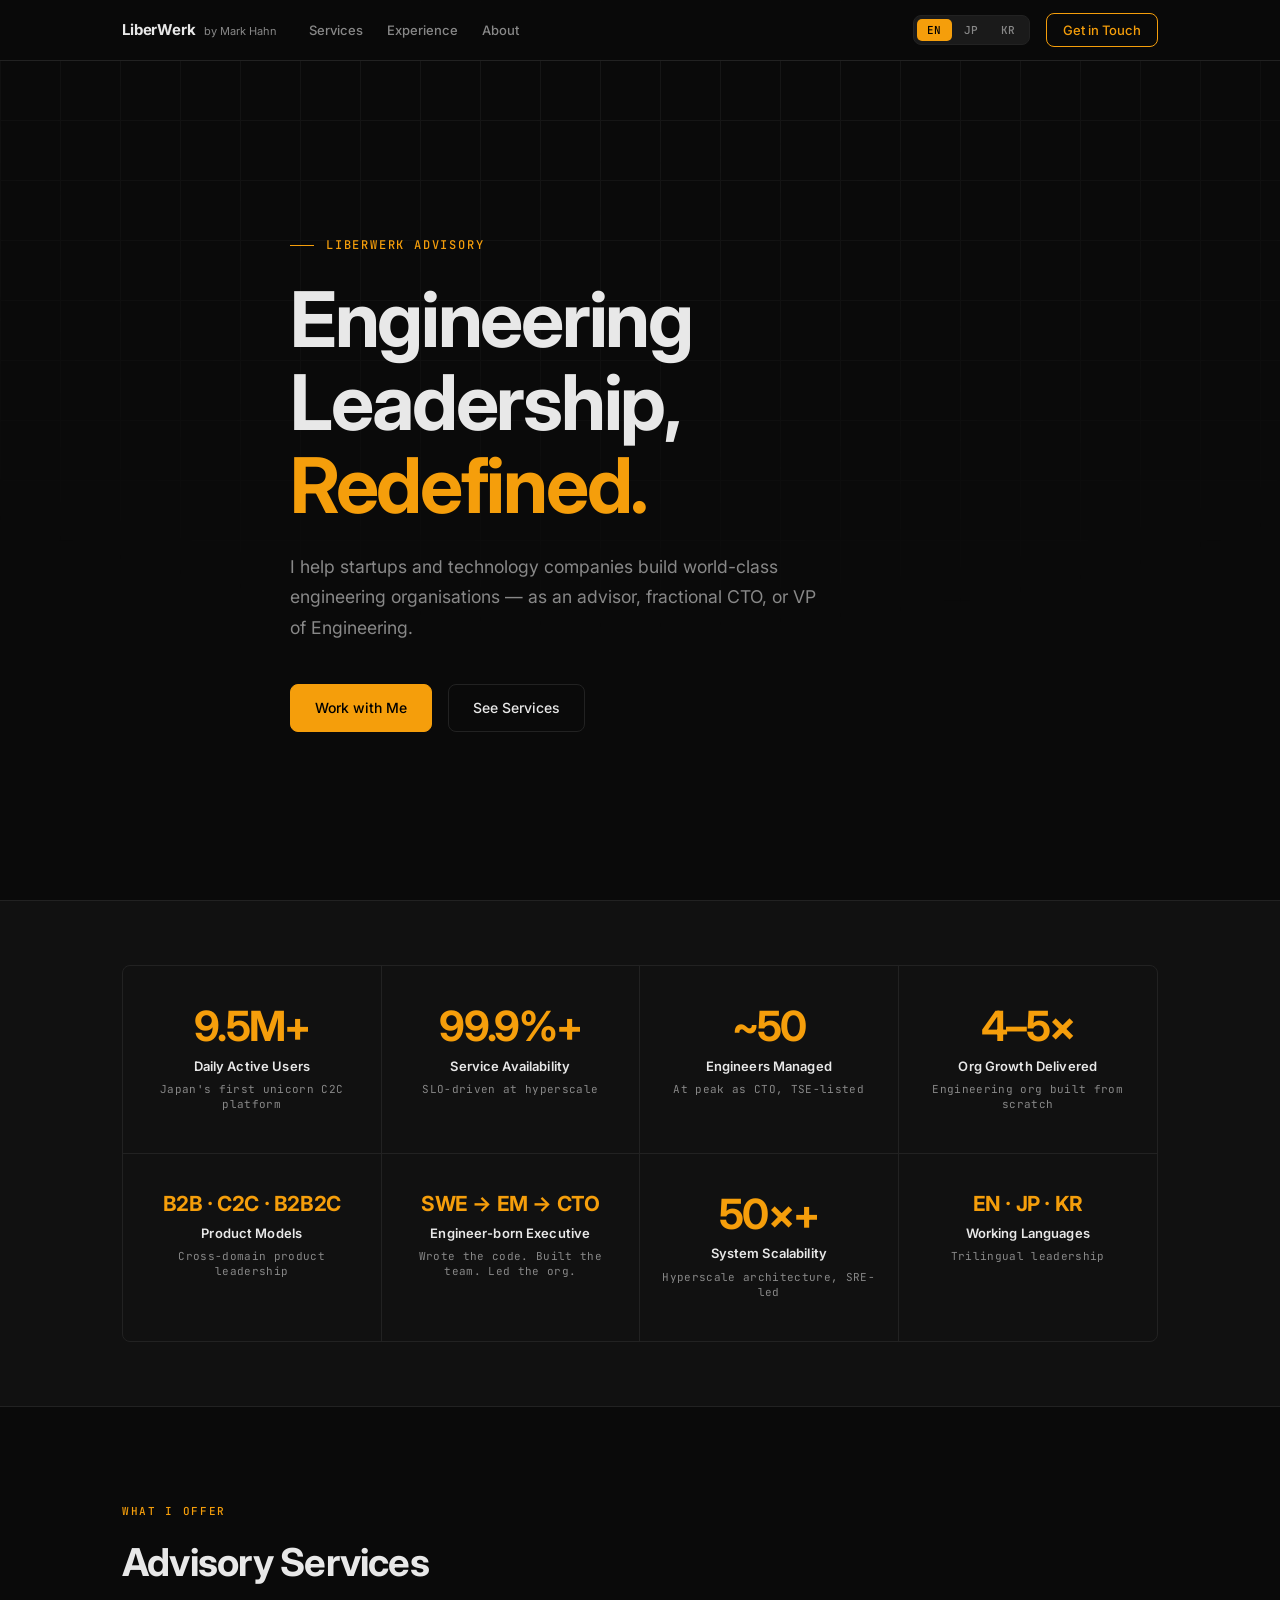
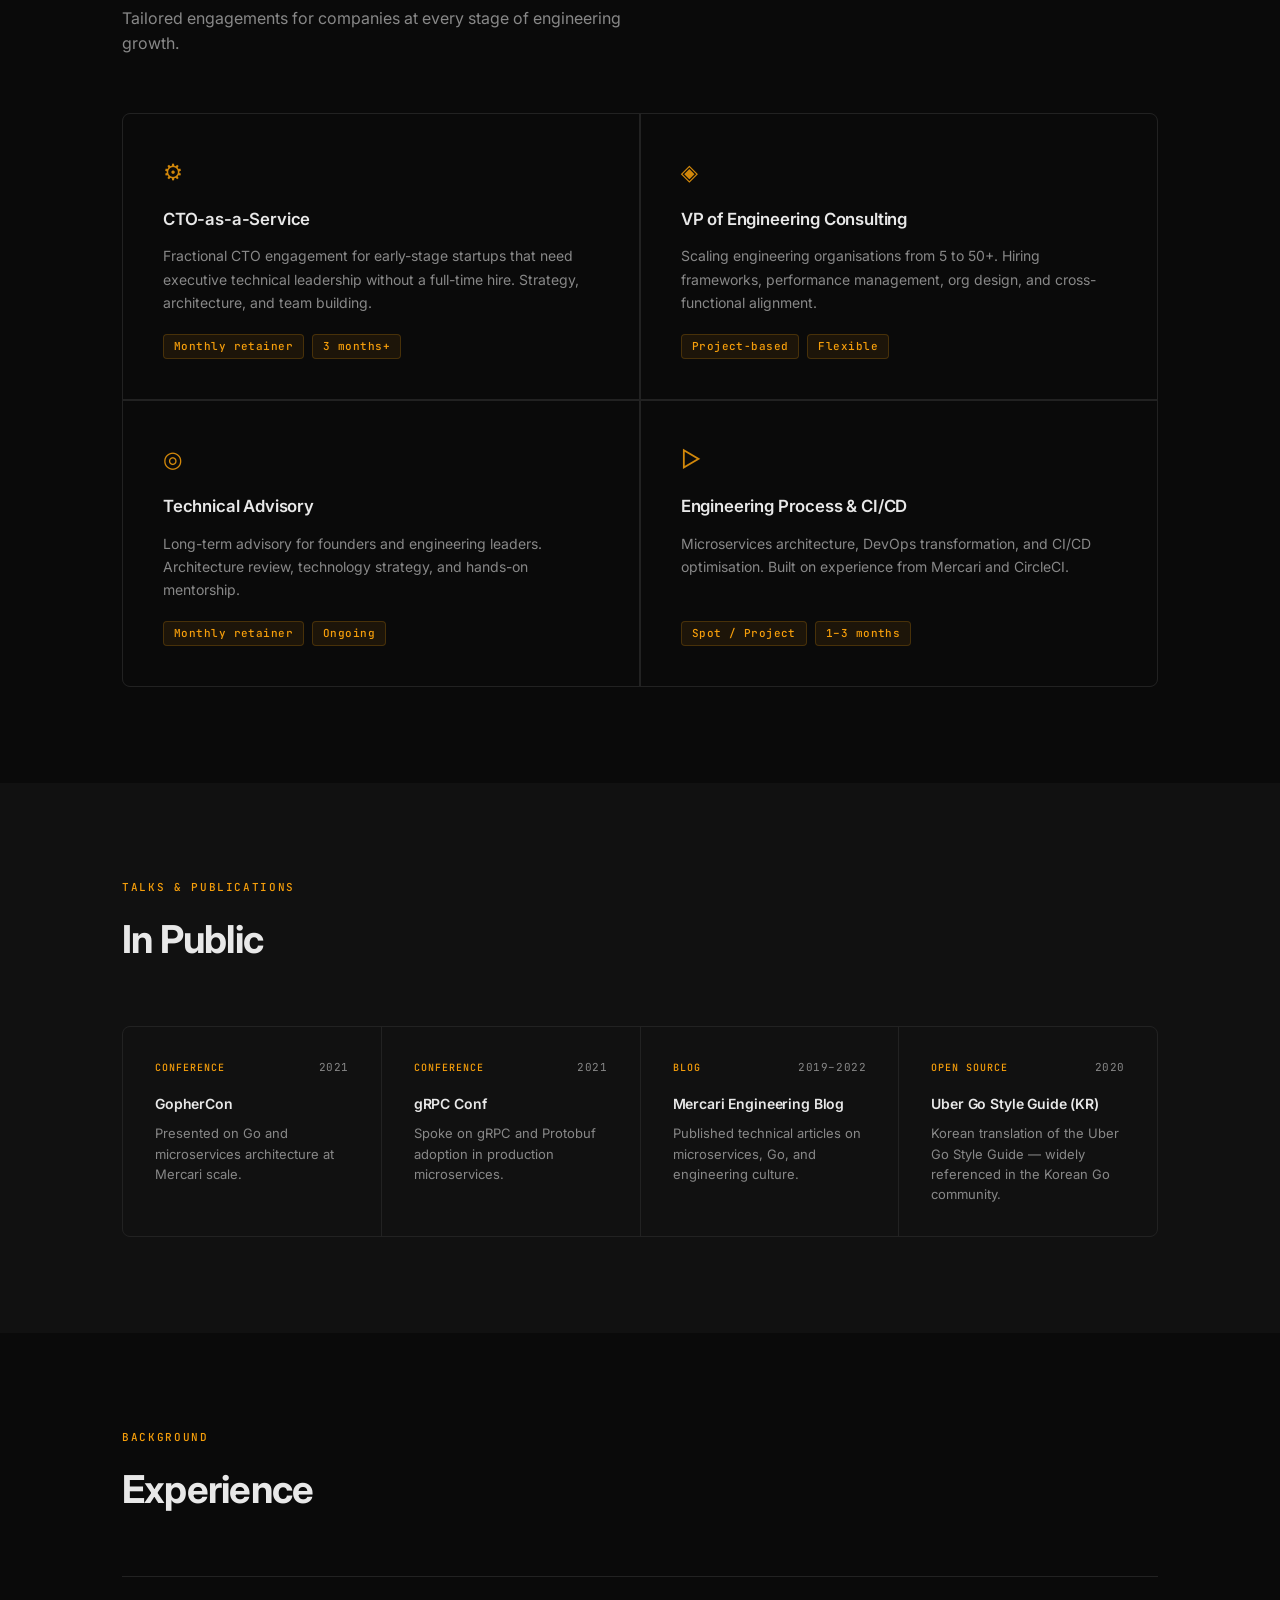
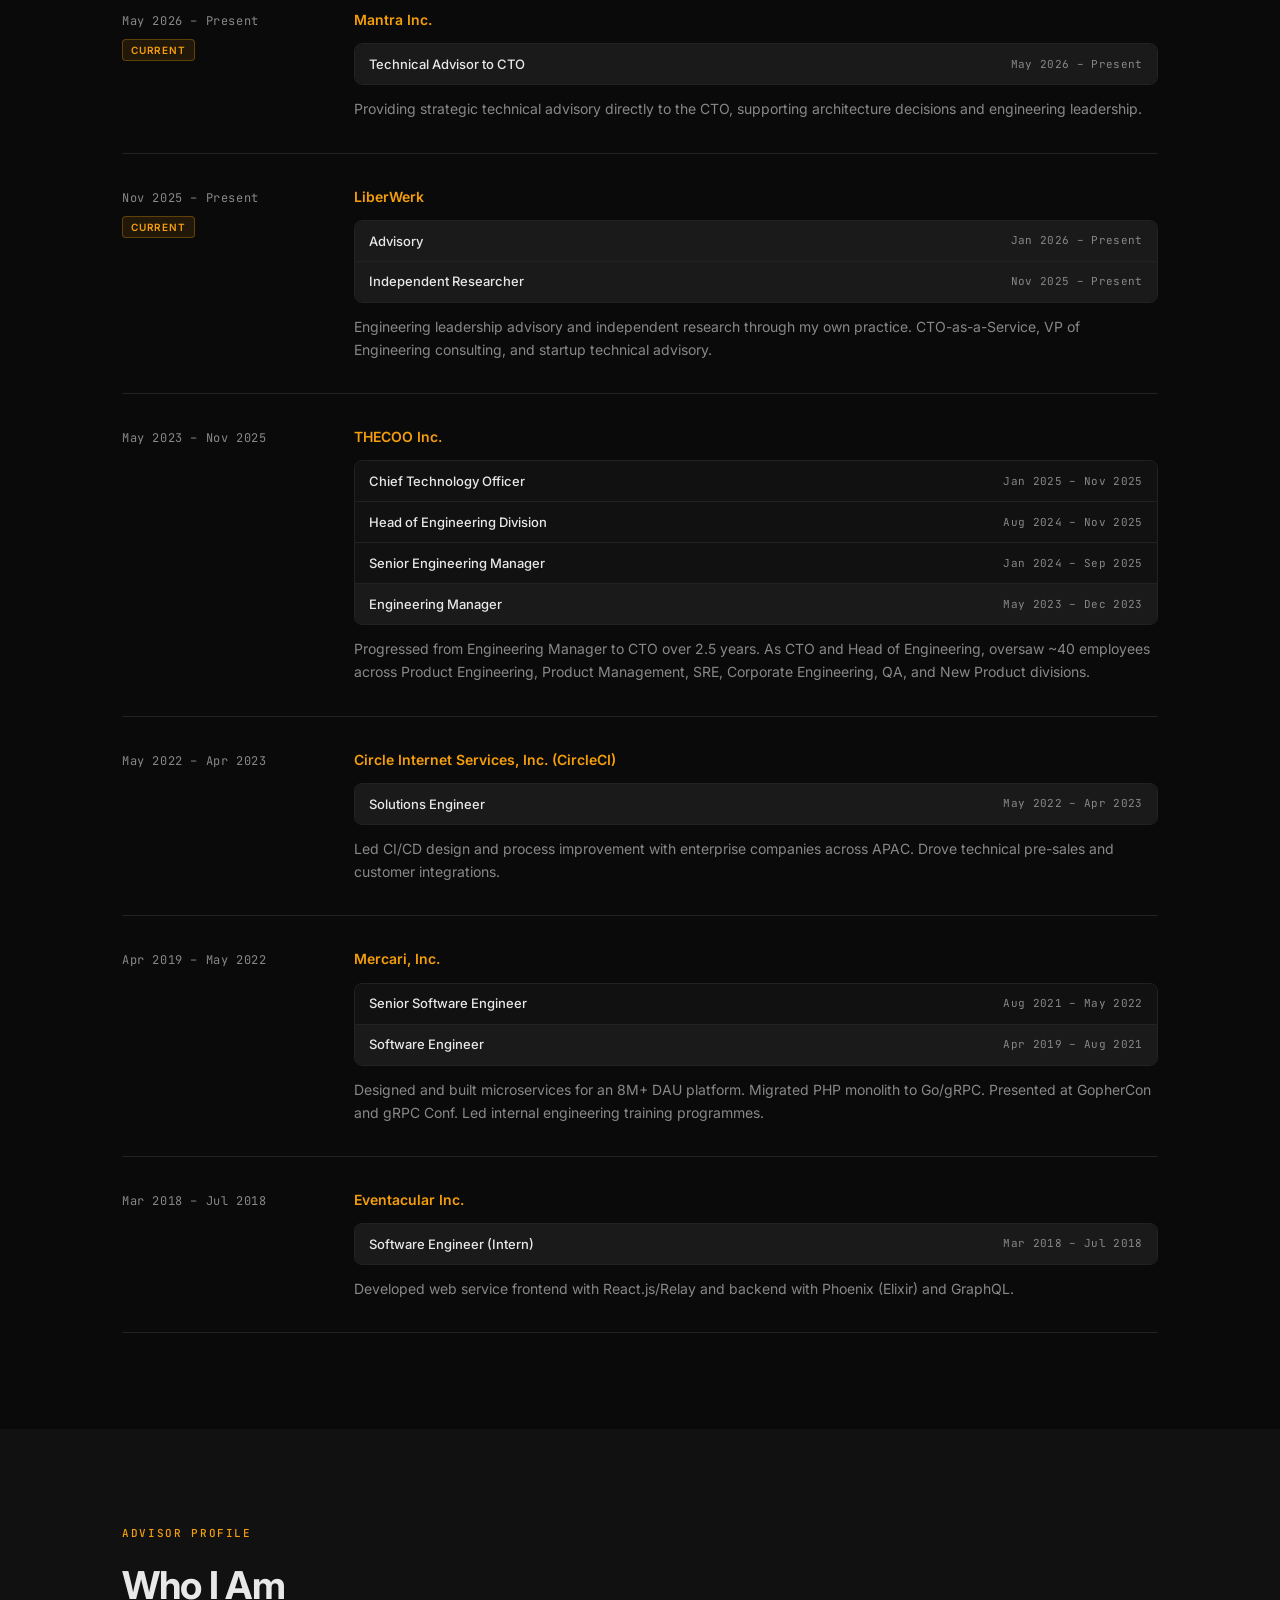
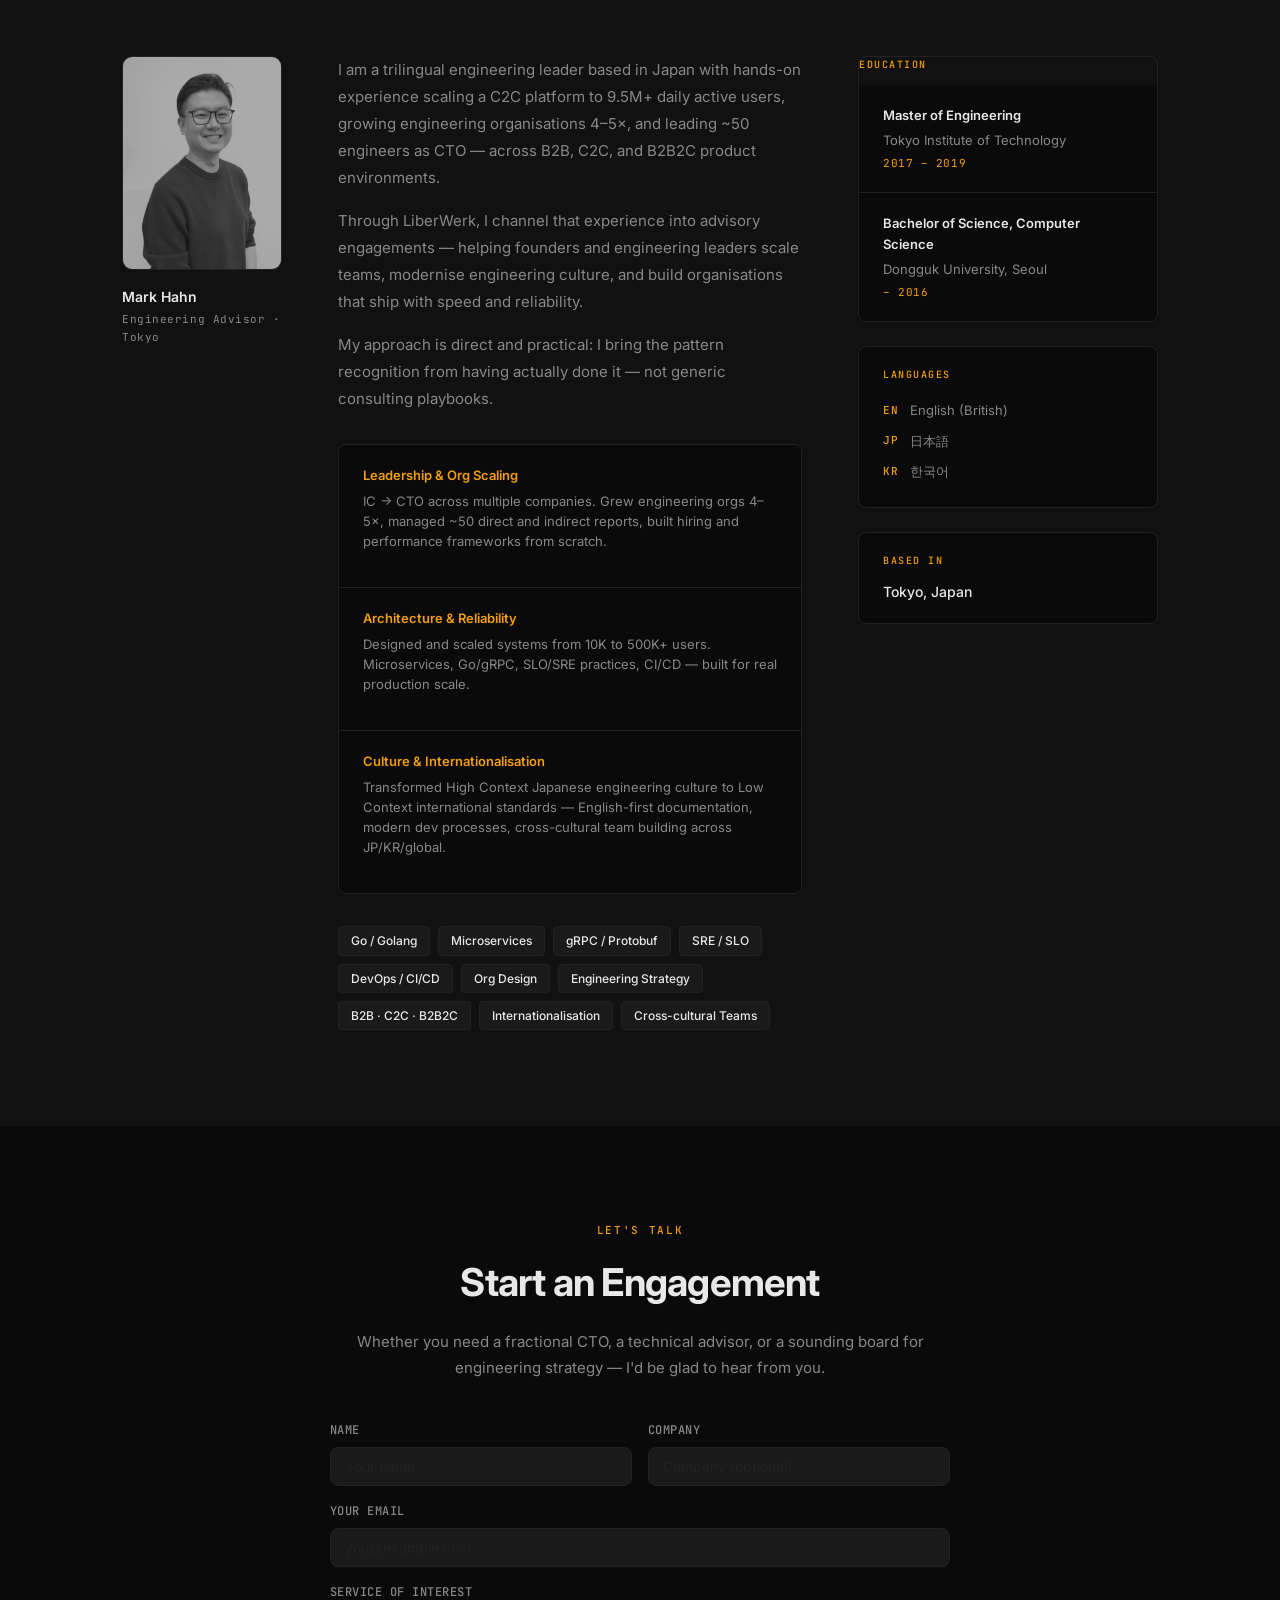
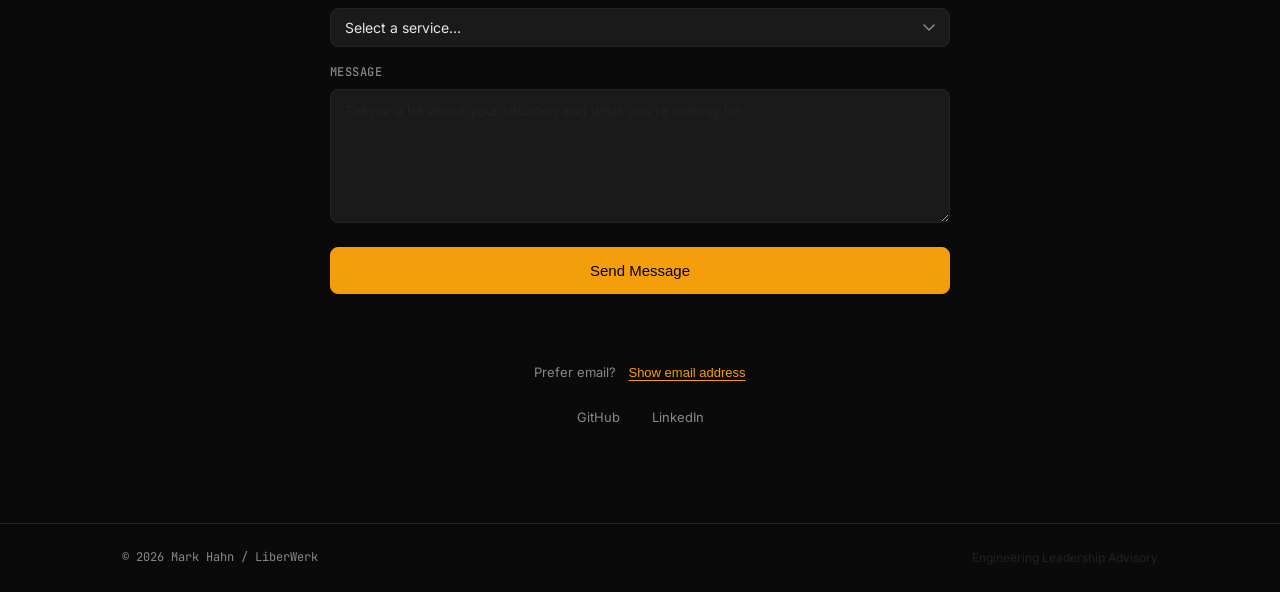
==== index.html @ ee58244f "Refactor contact forms to use mailto — no third-party dependency - Remove Formspree dependency from " ====
<!DOCTYPE html>
<html lang="en">
<head>
  <meta charset="UTF-8" />
  <meta name="viewport" content="width=device-width, initial-scale=1.0" />
  <title>Mark Hahn — LiberWerk</title>
  <meta name="description" content="Engineering leadership advisory. CTO-as-a-Service, VP of Engineering consulting, and startup technical advisory by Mark Hahn." />
  <link rel="preconnect" href="https://fonts.googleapis.com" />
  <link rel="preconnect" href="https://fonts.gstatic.com" crossorigin />
  <link href="https://fonts.googleapis.com/css2?family=Inter:wght@300;400;500;600;700&family=JetBrains+Mono:wght@400;500&display=swap" rel="stylesheet" />
  <link rel="stylesheet" href="main.css" />
</head>
<body>

  <!-- NAV -->
  <nav class="nav">
    <div class="nav-inner">
      <a href="#" class="nav-logo">LiberWerk<span class="nav-logo-sub">by Mark Hahn</span></a>
      <div class="nav-links">
        <a href="#services" data-i18n="nav.services">Services</a>
        <a href="#experience" data-i18n="nav.experience">Experience</a>
        <a href="#about" data-i18n="nav.about">About</a>
      </div>
      <div class="nav-right">
        <div class="lang-switcher">
          <button class="lang-btn active" data-lang="en">EN</button>
          <button class="lang-btn" data-lang="ja">JP</button>
          <button class="lang-btn" data-lang="ko">KR</button>
        </div>
        <a href="/contact.html" class="nav-cta" data-i18n="nav.cta">Get in Touch</a>
      </div>
    </div>
  </nav>

  <!-- HERO -->
  <section class="hero">
    <div class="hero-grid-bg" aria-hidden="true"></div>
    <div class="container hero-container">
      <div class="hero-content">
        <div class="hero-label mono" data-i18n="hero.label">LiberWerk Advisory</div>
        <h1 class="hero-title">
          <span data-i18n="hero.line1">Engineering Leadership,</span><br />
          <span class="accent" data-i18n="hero.line2">Redefined.</span>
        </h1>
        <p class="hero-sub" data-i18n="hero.sub">
          I help startups and technology companies build world-class engineering organisations —
          as an advisor, fractional CTO, or VP of Engineering.
        </p>
        <div class="hero-actions">
          <a href="/contact.html" class="btn btn-primary" data-i18n="hero.cta1">Work with Me</a>
          <a href="#services" class="btn btn-ghost" data-i18n="hero.cta2">See Services</a>
        </div>
      </div>
    </div>
  </section>

  <!-- STATS -->
  <section class="stats">
    <div class="container">
      <div class="stats-grid">

        <div class="stat-item fade-in">
          <div class="stat-number accent">
            <span class="count-up" data-target="9.5" data-suffix="M+">9.5M+</span>
          </div>
          <div class="stat-label" data-i18n="stats.dau">Daily Active Users</div>
          <div class="stat-context" data-i18n="stats.dau.ctx">Japan's first unicorn C2C platform</div>
        </div>

        <div class="stat-item fade-in">
          <div class="stat-number accent">
            <span class="count-up" data-target="99.9" data-suffix="%+">99.9%+</span>
          </div>
          <div class="stat-label" data-i18n="stats.slo">Service Availability</div>
          <div class="stat-context" data-i18n="stats.slo.ctx">SLO-driven at hyperscale</div>
        </div>

        <div class="stat-item fade-in">
          <div class="stat-number accent">
            ~<span class="count-up" data-target="50" data-suffix="">50</span>
          </div>
          <div class="stat-label" data-i18n="stats.engineers">Engineers Managed</div>
          <div class="stat-context" data-i18n="stats.engineers.ctx">At peak as CTO, TSE-listed</div>
        </div>

        <div class="stat-item fade-in">
          <div class="stat-number accent">
            <span class="count-up" data-target="4" data-suffix="–5×">4–5×</span>
          </div>
          <div class="stat-label" data-i18n="stats.growth">Org Growth Delivered</div>
          <div class="stat-context" data-i18n="stats.growth.ctx">Engineering org built from scratch</div>
        </div>

        <div class="stat-item fade-in">
          <div class="stat-number accent stat-small" data-i18n="stats.products.num">B2B · C2C · B2B2C</div>
          <div class="stat-label" data-i18n="stats.products">Product Models</div>
          <div class="stat-context" data-i18n="stats.products.ctx">Cross-domain product leadership</div>
        </div>

        <div class="stat-item fade-in">
          <div class="stat-number accent stat-small" data-i18n="stats.career.num">SWE → EM → CTO</div>
          <div class="stat-label" data-i18n="stats.career">Engineer-born Executive</div>
          <div class="stat-context" data-i18n="stats.career.ctx">Wrote the code. Built the team. Led the org.</div>
        </div>

        <div class="stat-item fade-in">
          <div class="stat-number accent">
            <span class="count-up" data-target="50" data-suffix="×+">50×+</span>
          </div>
          <div class="stat-label" data-i18n="stats.scale">System Scalability</div>
          <div class="stat-context" data-i18n="stats.scale.ctx">Hyperscale architecture, SRE-led</div>
        </div>

        <div class="stat-item fade-in">
          <div class="stat-number accent stat-small" data-i18n="stats.langs.num">EN · JP · KR</div>
          <div class="stat-label" data-i18n="stats.langs">Working Languages</div>
          <div class="stat-context" data-i18n="stats.langs.ctx">Trilingual leadership</div>
        </div>

      </div>
    </div>
  </section>

  <!-- SERVICES -->
  <section class="services" id="services">
    <div class="container">
      <div class="section-header fade-in">
        <div class="section-tag mono" data-i18n="services.tag">What I Offer</div>
        <h2 data-i18n="services.title">Advisory Services</h2>
        <p class="section-sub" data-i18n="services.sub">
          Tailored engagements for companies at every stage of engineering growth.
        </p>
      </div>
      <div class="services-grid">
        <div class="service-card fade-in">
          <div class="service-icon">⚙</div>
          <h3 data-i18n="svc.cto.title">CTO-as-a-Service</h3>
          <p data-i18n="svc.cto.desc">
            Fractional CTO engagement for early-stage startups that need executive technical leadership
            without a full-time hire. Strategy, architecture, and team building.
          </p>
          <div class="service-meta">
            <span class="service-tag" data-i18n="svc.cto.format">Monthly retainer</span>
            <span class="service-tag" data-i18n="svc.cto.duration">3 months+</span>
          </div>
        </div>
        <div class="service-card fade-in">
          <div class="service-icon">◈</div>
          <h3 data-i18n="svc.vpe.title">VP of Engineering Consulting</h3>
          <p data-i18n="svc.vpe.desc">
            Scaling engineering organisations from 5 to 50+. Hiring frameworks, performance management,
            org design, and cross-functional alignment.
          </p>
          <div class="service-meta">
            <span class="service-tag" data-i18n="svc.vpe.format">Project-based</span>
            <span class="service-tag" data-i18n="svc.vpe.duration">Flexible</span>
          </div>
        </div>
        <div class="service-card fade-in">
          <div class="service-icon">◎</div>
          <h3 data-i18n="svc.advisory.title">Technical Advisory</h3>
          <p data-i18n="svc.advisory.desc">
            Long-term advisory for founders and engineering leaders. Architecture review,
            technology strategy, and hands-on mentorship.
          </p>
          <div class="service-meta">
            <span class="service-tag" data-i18n="svc.advisory.format">Monthly retainer</span>
            <span class="service-tag" data-i18n="svc.advisory.duration">Ongoing</span>
          </div>
        </div>
        <div class="service-card fade-in">
          <div class="service-icon">▷</div>
          <h3 data-i18n="svc.devops.title">Engineering Process &amp; CI/CD</h3>
          <p data-i18n="svc.devops.desc">
            Microservices architecture, DevOps transformation, and CI/CD optimisation.
            Built on experience from Mercari and CircleCI.
          </p>
          <div class="service-meta">
            <span class="service-tag" data-i18n="svc.devops.format">Spot / Project</span>
            <span class="service-tag" data-i18n="svc.devops.duration">1–3 months</span>
          </div>
        </div>
      </div>
    </div>
  </section>

  <!-- SOCIAL PROOF -->
  <section class="proof" id="proof">
    <div class="container">
      <div class="section-header fade-in">
        <div class="section-tag mono" data-i18n="proof.tag">Talks &amp; Publications</div>
        <h2 data-i18n="proof.title">In Public</h2>
      </div>
      <div class="proof-grid">
        <a class="proof-card fade-in" href="https://github.com/TangoEnSkai" target="_blank" rel="noopener">
          <div class="proof-card-top">
            <span class="proof-type mono" data-i18n="proof.type.conf">Conference</span>
            <span class="proof-year mono">2021</span>
          </div>
          <h4>GopherCon</h4>
          <p data-i18n="proof.gophercon">Presented on Go and microservices architecture at Mercari scale.</p>
        </a>
        <a class="proof-card fade-in" href="https://github.com/TangoEnSkai" target="_blank" rel="noopener">
          <div class="proof-card-top">
            <span class="proof-type mono" data-i18n="proof.type.conf">Conference</span>
            <span class="proof-year mono">2021</span>
          </div>
          <h4>gRPC Conf</h4>
          <p data-i18n="proof.grpcconf">Spoke on gRPC and Protobuf adoption in production microservices.</p>
        </a>
        <a class="proof-card fade-in" href="https://engineering.mercari.com" target="_blank" rel="noopener">
          <div class="proof-card-top">
            <span class="proof-type mono" data-i18n="proof.type.blog">Blog</span>
            <span class="proof-year mono">2019–2022</span>
          </div>
          <h4>Mercari Engineering Blog</h4>
          <p data-i18n="proof.mercariblog">Published technical articles on microservices, Go, and engineering culture.</p>
        </a>
        <a class="proof-card fade-in" href="https://github.com/TangoEnSkai/uber-go-style-guide-kr" target="_blank" rel="noopener">
          <div class="proof-card-top">
            <span class="proof-type mono" data-i18n="proof.type.oss">Open Source</span>
            <span class="proof-year mono">2020</span>
          </div>
          <h4>Uber Go Style Guide (KR)</h4>
          <p data-i18n="proof.uberstyle">Korean translation of the Uber Go Style Guide — widely referenced in the Korean Go community.</p>
        </a>
      </div>
    </div>
  </section>

  <!-- EXPERIENCE -->
  <section class="experience" id="experience">
    <div class="container">
      <div class="section-header fade-in">
        <div class="section-tag mono" data-i18n="exp.tag">Background</div>
        <h2 data-i18n="exp.title">Experience</h2>
      </div>
      <div class="timeline">

        <!-- Mantra Inc. -->
        <div class="timeline-item fade-in">
          <div class="timeline-meta">
            <span class="timeline-date mono">May 2026 – Present</span>
            <span class="timeline-badge" data-i18n="badge.current">Current</span>
          </div>
          <div class="timeline-content">
            <div class="timeline-company">Mantra Inc.</div>
            <div class="role-list">
              <div class="role-item">
                <span class="role-title">Technical Advisor to CTO</span>
                <span class="role-period mono">May 2026 – Present</span>
              </div>
            </div>
            <p data-i18n="exp.mantra">Providing strategic technical advisory directly to the CTO, supporting architecture decisions and engineering leadership.</p>
          </div>
        </div>

        <!-- LiberWerk -->
        <div class="timeline-item fade-in">
          <div class="timeline-meta">
            <span class="timeline-date mono">Nov 2025 – Present</span>
            <span class="timeline-badge" data-i18n="badge.current">Current</span>
          </div>
          <div class="timeline-content">
            <div class="timeline-company">LiberWerk</div>
            <div class="role-list">
              <div class="role-item">
                <span class="role-title" data-i18n="role.liberwerk.advisory">Advisory</span>
                <span class="role-period mono">Jan 2026 – Present</span>
              </div>
              <div class="role-item">
                <span class="role-title" data-i18n="role.liberwerk.researcher">Independent Researcher</span>
                <span class="role-period mono">Nov 2025 – Present</span>
              </div>
            </div>
            <p data-i18n="exp.liberwerk">Engineering leadership advisory and independent research through my own practice. CTO-as-a-Service, VP of Engineering consulting, and startup technical advisory.</p>
          </div>
        </div>

        <!-- THECOO Inc. -->
        <div class="timeline-item fade-in">
          <div class="timeline-meta">
            <span class="timeline-date mono">May 2023 – Nov 2025</span>
          </div>
          <div class="timeline-content">
            <div class="timeline-company">THECOO Inc.</div>
            <div class="role-list">
              <div class="role-item role-item--promoted">
                <span class="role-title" data-i18n="role.thecoo.cto">Chief Technology Officer</span>
                <span class="role-period mono">Jan 2025 – Nov 2025</span>
              </div>
              <div class="role-item role-item--promoted">
                <span class="role-title" data-i18n="role.thecoo.hoe">Head of Engineering Division</span>
                <span class="role-period mono">Aug 2024 – Nov 2025</span>
              </div>
              <div class="role-item role-item--promoted">
                <span class="role-title" data-i18n="role.thecoo.sem">Senior Engineering Manager</span>
                <span class="role-period mono">Jan 2024 – Sep 2025</span>
              </div>
              <div class="role-item">
                <span class="role-title" data-i18n="role.thecoo.em">Engineering Manager</span>
                <span class="role-period mono">May 2023 – Dec 2023</span>
              </div>
            </div>
            <p data-i18n="exp.thecoo">Progressed from Engineering Manager to CTO over 2.5 years. As CTO and Head of Engineering, oversaw ~40 employees across Product Engineering, Product Management, SRE, Corporate Engineering, QA, and New Product divisions.</p>
          </div>
        </div>

        <!-- CircleCI -->
        <div class="timeline-item fade-in">
          <div class="timeline-meta">
            <span class="timeline-date mono">May 2022 – Apr 2023</span>
          </div>
          <div class="timeline-content">
            <div class="timeline-company">Circle Internet Services, Inc. (CircleCI)</div>
            <div class="role-list">
              <div class="role-item">
                <span class="role-title" data-i18n="role.circleci.se">Solutions Engineer</span>
                <span class="role-period mono">May 2022 – Apr 2023</span>
              </div>
            </div>
            <p data-i18n="exp.circleci">Led CI/CD design and process improvement with enterprise companies across APAC. Drove technical pre-sales and customer integrations.</p>
          </div>
        </div>

        <!-- Mercari -->
        <div class="timeline-item fade-in">
          <div class="timeline-meta">
            <span class="timeline-date mono">Apr 2019 – May 2022</span>
          </div>
          <div class="timeline-content">
            <div class="timeline-company">Mercari, Inc.</div>
            <div class="role-list">
              <div class="role-item role-item--promoted">
                <span class="role-title" data-i18n="role.mercari.sse">Senior Software Engineer</span>
                <span class="role-period mono">Aug 2021 – May 2022</span>
              </div>
              <div class="role-item">
                <span class="role-title" data-i18n="role.mercari.se">Software Engineer</span>
                <span class="role-period mono">Apr 2019 – Aug 2021</span>
              </div>
            </div>
            <p data-i18n="exp.mercari">Designed and built microservices for an 8M+ DAU platform. Migrated PHP monolith to Go/gRPC. Presented at GopherCon and gRPC Conf. Led internal engineering training programmes.</p>
          </div>
        </div>

        <!-- Eventacular -->
        <div class="timeline-item fade-in">
          <div class="timeline-meta">
            <span class="timeline-date mono">Mar 2018 – Jul 2018</span>
          </div>
          <div class="timeline-content">
            <div class="timeline-company">Eventacular Inc.</div>
            <div class="role-list">
              <div class="role-item">
                <span class="role-title" data-i18n="role.eventacular.se">Software Engineer (Intern)</span>
                <span class="role-period mono">Mar 2018 – Jul 2018</span>
              </div>
            </div>
            <p data-i18n="exp.eventacular">Developed web service frontend with React.js/Relay and backend with Phoenix (Elixir) and GraphQL.</p>
          </div>
        </div>

      </div>
    </div>
  </section>

  <!-- ABOUT / ADVISOR PROFILE -->
  <section class="about" id="about">
    <div class="container">
      <div class="section-header fade-in">
        <div class="section-tag mono" data-i18n="about.tag">Advisor Profile</div>
        <h2 data-i18n="about.title">Who I Am</h2>
      </div>
      <div class="about-grid">
        <div class="about-photo fade-in">
          <div class="photo-wrap">
            <img src="assets/mark-hahn.jpg" alt="Mark Hahn" width="480" height="640" loading="lazy" />
          </div>
          <div class="photo-caption">
            <span class="photo-name">Mark Hahn</span>
            <span class="photo-title mono" data-i18n="photo.title">Engineering Advisor · Tokyo</span>
          </div>
        </div>
        <div class="about-text fade-in">
          <p data-i18n="about.p1">
            I am a trilingual engineering leader based in Japan with hands-on experience scaling
            a C2C platform to 9.5M+ daily active users, growing engineering organisations 4–5×,
            and leading ~50 engineers as CTO — across B2B, C2C, and B2B2C product environments.
          </p>
          <p data-i18n="about.p2">
            Through LiberWerk, I channel that experience into advisory engagements —
            helping founders and engineering leaders scale teams, modernise engineering culture,
            and build organisations that ship with speed and reliability.
          </p>
          <p data-i18n="about.p3">
            My approach is direct and practical: I bring the pattern recognition from having
            actually done it — not generic consulting playbooks.
          </p>

          <div class="about-pillars">
            <div class="pillar">
              <div class="pillar-title" data-i18n="pillar.leadership">Leadership & Org Scaling</div>
              <p data-i18n="pillar.leadership.desc">IC → CTO across multiple companies. Grew engineering orgs 4–5×, managed ~50 direct and indirect reports, built hiring and performance frameworks from scratch.</p>
            </div>
            <div class="pillar">
              <div class="pillar-title" data-i18n="pillar.architecture">Architecture & Reliability</div>
              <p data-i18n="pillar.architecture.desc">Designed and scaled systems from 10K to 500K+ users. Microservices, Go/gRPC, SLO/SRE practices, CI/CD — built for real production scale.</p>
            </div>
            <div class="pillar">
              <div class="pillar-title" data-i18n="pillar.culture">Culture & Internationalisation</div>
              <p data-i18n="pillar.culture.desc">Transformed High Context Japanese engineering culture to Low Context international standards — English-first documentation, modern dev processes, cross-cultural team building across JP/KR/global.</p>
            </div>
          </div>

          <div class="about-tags">
            <span class="tag">Go / Golang</span>
            <span class="tag">Microservices</span>
            <span class="tag">gRPC / Protobuf</span>
            <span class="tag">SRE / SLO</span>
            <span class="tag">DevOps / CI/CD</span>
            <span class="tag">Org Design</span>
            <span class="tag">Engineering Strategy</span>
            <span class="tag">B2B · C2C · B2B2C</span>
            <span class="tag">Internationalisation</span>
            <span class="tag">Cross-cultural Teams</span>
          </div>
        </div>

        <div class="about-sidebar fade-in">
          <div class="about-education">
            <div class="sidebar-label mono" data-i18n="sidebar.education">Education</div>
            <div class="edu-card">
              <div class="edu-degree" data-i18n="edu.master">Master of Engineering</div>
              <div class="edu-school">Tokyo Institute of Technology</div>
              <div class="edu-year mono">2017 – 2019</div>
            </div>
            <div class="edu-card">
              <div class="edu-degree" data-i18n="edu.bachelor">Bachelor of Science, Computer Science</div>
              <div class="edu-school">Dongguk University, Seoul</div>
              <div class="edu-year mono">– 2016</div>
            </div>
          </div>

          <div class="about-langs-block">
            <div class="sidebar-label mono" data-i18n="sidebar.languages">Languages</div>
            <div class="lang-item"><span class="accent mono">EN</span> English (British)</div>
            <div class="lang-item"><span class="accent mono">JP</span> 日本語</div>
            <div class="lang-item"><span class="accent mono">KR</span> 한국어</div>
          </div>

          <div class="about-based">
            <div class="sidebar-label mono" data-i18n="sidebar.based">Based in</div>
            <div class="based-value" data-i18n="sidebar.location">Tokyo, Japan</div>
          </div>
        </div>
      </div>
    </div>
  </section>

  <!-- CONTACT -->
  <section class="contact" id="contact">
    <div class="container">
      <div class="contact-inner fade-in">
        <div class="section-tag mono" data-i18n="contact.tag">Let's Talk</div>
        <h2 data-i18n="contact.title">Start an Engagement</h2>
        <p data-i18n="contact.sub">
          Whether you need a fractional CTO, a technical advisor, or a sounding board for engineering strategy —
          I'd be glad to hear from you.
        </p>

        <!-- Contact Form -->
        <form class="contact-form" id="contact-form" novalidate>
          <div class="form-row">
            <div class="form-field">
              <label for="cf-name" data-i18n="form.name">Name</label>
              <input id="cf-name" type="text" name="name" autocomplete="name" required data-i18n-placeholder="form.name.placeholder" placeholder="Your name" />
            </div>
            <div class="form-field">
              <label for="cf-company" data-i18n="form.company">Company</label>
              <input id="cf-company" type="text" name="company" autocomplete="organization" data-i18n-placeholder="form.company.placeholder" placeholder="Company (optional)" />
            </div>
          </div>
          <div class="form-field">
            <label for="cf-email" data-i18n="form.email">Your Email</label>
            <input id="cf-email" type="email" name="email" autocomplete="email" required data-i18n-placeholder="form.email.placeholder" placeholder="you@example.com" />
          </div>
          <div class="form-field">
            <label for="cf-service" data-i18n="form.service">Service of Interest</label>
            <select id="cf-service" name="service">
              <option value="" data-i18n="form.service.default">Select a service…</option>
              <option value="cto" data-i18n="svc.cto.title">CTO-as-a-Service</option>
              <option value="vpe" data-i18n="svc.vpe.title">VP of Engineering Consulting</option>
              <option value="advisory" data-i18n="svc.advisory.title">Technical Advisory</option>
              <option value="devops" data-i18n="svc.devops.title">Engineering Process & CI/CD</option>
              <option value="other" data-i18n="form.service.other">Other / Not sure yet</option>
            </select>
          </div>
          <div class="form-field">
            <label for="cf-message" data-i18n="form.message">Message</label>
            <textarea id="cf-message" name="message" rows="5" required data-i18n-placeholder="form.message.placeholder" placeholder="Tell me a bit about your situation and what you're looking for…"></textarea>
          </div>
          <div class="form-actions">
            <button type="submit" class="btn btn-primary btn-large" id="form-submit">
              <span data-i18n="form.submit">Send Message</span>
            </button>
          </div>
          <div class="form-status" id="form-status" aria-live="polite"></div>
        </form>

        <!-- Email reveal -->
        <div class="contact-alt">
          <span class="contact-alt-label" data-i18n="contact.alt.label">Prefer email?</span>
          <button class="reveal-btn" id="reveal-email" data-i18n="contact.alt.reveal">Show email address</button>
          <span class="revealed-email" id="revealed-email" hidden></span>
        </div>

        <div class="contact-links">
          <a href="https://github.com/TangoEnSkai" target="_blank" rel="noopener">GitHub</a>
          <a href="https://jp.linkedin.com/in/junhahn" target="_blank" rel="noopener">LinkedIn</a>
        </div>
      </div>
    </div>
  </section>

  <!-- FOOTER -->
  <footer class="footer">
    <div class="container">
      <div class="footer-inner">
        <span class="mono">© 2026 Mark Hahn / LiberWerk</span>
        <span class="footer-note" data-i18n="footer.note">Engineering Leadership Advisory</span>
      </div>
    </div>
  </footer>

  <script src="main.js"></script>
</body>
</html>
---- main.css ----
/* ── Reset & Base ─────────────────────────────────────────── */
*, *::before, *::after { box-sizing: border-box; margin: 0; padding: 0; }

:root {
  --bg:       #0a0a0a;
  --bg2:      #111111;
  --bg3:      #1a1a1a;
  --border:   #222222;
  --text:     #e8e8e8;
  --muted:    #888888;
  --accent:   #F59E0B;
  --accent2:  #D97706;
  --font:     'Inter', system-ui, sans-serif;
  --mono:     'JetBrains Mono', monospace;
  --radius:   8px;
  --transition: 0.2s ease;
}

html { scroll-behavior: smooth; }

body {
  background: var(--bg);
  color: var(--text);
  font-family: var(--font);
  font-size: 16px;
  line-height: 1.6;
  -webkit-font-smoothing: antialiased;
}

.container {
  max-width: 1100px;
  margin: 0 auto;
  padding: 0 2rem;
}

.mono { font-family: var(--mono); }
.accent { color: var(--accent); }

/* ── Nav ──────────────────────────────────────────────────── */
.nav {
  position: fixed;
  top: 0; left: 0; right: 0;
  z-index: 100;
  border-bottom: 1px solid var(--border);
  background: rgba(10, 10, 10, 0.88);
  backdrop-filter: blur(14px);
}

.nav-inner {
  max-width: 1100px;
  margin: 0 auto;
  padding: 0 2rem;
  height: 60px;
  display: flex;
  align-items: center;
  gap: 2rem;
}

.nav-logo {
  font-size: 15px;
  font-weight: 700;
  color: var(--text);
  text-decoration: none;
  letter-spacing: -0.01em;
  display: flex;
  align-items: baseline;
  gap: 0.5rem;
  flex-shrink: 0;
}

.nav-logo-sub {
  font-size: 11px;
  font-weight: 400;
  color: var(--muted);
  letter-spacing: 0;
}

.nav-links {
  display: flex;
  gap: 1.5rem;
  flex: 1;
}

.nav-links a {
  font-size: 13px;
  font-weight: 500;
  color: var(--muted);
  text-decoration: none;
  transition: color var(--transition);
}
.nav-links a:hover { color: var(--text); }

.nav-right {
  display: flex;
  align-items: center;
  gap: 1rem;
  margin-left: auto;
}

.lang-switcher {
  display: flex;
  gap: 2px;
  background: var(--bg3);
  border: 1px solid var(--border);
  border-radius: var(--radius);
  padding: 3px;
}

.lang-btn {
  background: none;
  border: none;
  color: var(--muted);
  font-family: var(--mono);
  font-size: 11px;
  font-weight: 500;
  padding: 4px 10px;
  border-radius: 5px;
  cursor: pointer;
  transition: all var(--transition);
  letter-spacing: 0.05em;
}
.lang-btn:hover { color: var(--text); }
.lang-btn.active { background: var(--accent); color: #000; }

.nav-cta {
  font-size: 13px;
  font-weight: 500;
  color: var(--accent);
  text-decoration: none;
  border: 1px solid var(--accent);
  padding: 6px 16px;
  border-radius: var(--radius);
  transition: all var(--transition);
  white-space: nowrap;
}
.nav-cta:hover { background: var(--accent); color: #000; }

/* ── Hero ─────────────────────────────────────────────────── */
.hero {
  position: relative;
  min-height: 100vh;
  display: flex;
  align-items: center;
  overflow: hidden;
}

.hero-grid-bg {
  position: absolute;
  inset: 0;
  z-index: 0;
  background-image:
    linear-gradient(var(--border) 1px, transparent 1px),
    linear-gradient(90deg, var(--border) 1px, transparent 1px);
  background-size: 60px 60px;
  opacity: 0.5;
  mask-image: radial-gradient(ellipse 90% 70% at 50% 0%, black 20%, transparent 100%);
  pointer-events: none;
}

.hero-container {
  position: relative;
  z-index: 1;
  padding-top: 60px;
}

.hero-content {
  max-width: 700px;
  padding: 80px 0;
}

.hero-label {
  font-size: 12px;
  font-weight: 500;
  color: var(--accent);
  letter-spacing: 0.15em;
  text-transform: uppercase;
  margin-bottom: 1.5rem;
  display: inline-flex;
  align-items: center;
  gap: 0.75rem;
}
.hero-label::before {
  content: '';
  display: block;
  width: 24px;
  height: 1px;
  background: var(--accent);
}

.hero-title {
  font-size: clamp(2.8rem, 6vw, 5rem);
  font-weight: 700;
  line-height: 1.08;
  letter-spacing: -0.03em;
  margin-bottom: 1.5rem;
}

.hero-sub {
  font-size: 1.1rem;
  color: var(--muted);
  max-width: 540px;
  line-height: 1.75;
  margin-bottom: 2.5rem;
}

.hero-actions {
  display: flex;
  gap: 1rem;
  flex-wrap: wrap;
}

/* ── Buttons ──────────────────────────────────────────────── */
.btn {
  display: inline-flex;
  align-items: center;
  text-decoration: none;
  font-size: 14px;
  font-weight: 500;
  padding: 12px 24px;
  border-radius: var(--radius);
  transition: all var(--transition);
  border: 1px solid transparent;
}
.btn-primary { background: var(--accent); color: #000; border-color: var(--accent); }
.btn-primary:hover { background: var(--accent2); border-color: var(--accent2); }
.btn-ghost { background: transparent; color: var(--text); border-color: var(--border); }
.btn-ghost:hover { border-color: var(--muted); }
.btn-large { font-size: 15px; padding: 14px 32px; }

/* ── Stats ────────────────────────────────────────────────── */
.stats {
  border-top: 1px solid var(--border);
  border-bottom: 1px solid var(--border);
  background: var(--bg2);
  padding: 4rem 0;
}
.stats-grid {
  display: grid;
  grid-template-columns: repeat(4, 1fr);
  gap: 0;
  border: 1px solid var(--border);
  border-radius: var(--radius);
  overflow: hidden;
}
.stat-item {
  text-align: center;
  padding: 2.5rem 1.25rem;
  border-right: 1px solid var(--border);
  border-bottom: 1px solid var(--border);
  position: relative;
  transition: background var(--transition);
}
.stat-item:hover { background: var(--bg3); }
.stat-item:nth-child(4n) { border-right: none; }
.stat-item:nth-last-child(-n+4) { border-bottom: none; }

.stat-number {
  font-size: 2.6rem;
  font-weight: 700;
  letter-spacing: -0.04em;
  line-height: 1;
  margin-bottom: 0.5rem;
}
.stat-small {
  font-size: 1.3rem;
  letter-spacing: -0.02em;
}
.stat-plus { font-size: 1.6rem; font-weight: 400; }
.stat-label {
  font-size: 13px;
  font-weight: 600;
  color: var(--text);
  letter-spacing: 0.01em;
  margin-bottom: 0.35rem;
}
.stat-context {
  font-size: 11px;
  color: var(--muted);
  font-family: var(--mono);
  letter-spacing: 0.03em;
  line-height: 1.4;
}

/* ── Section common ───────────────────────────────────────── */
.section-header { margin-bottom: 3.5rem; }
.section-tag {
  font-size: 11px;
  font-weight: 500;
  color: var(--accent);
  letter-spacing: 0.15em;
  text-transform: uppercase;
  margin-bottom: 0.75rem;
}
.section-header h2 {
  font-size: clamp(1.8rem, 3vw, 2.5rem);
  font-weight: 700;
  letter-spacing: -0.02em;
  margin-bottom: 0.75rem;
}
.section-sub { font-size: 1rem; color: var(--muted); max-width: 500px; }

/* ── Services ─────────────────────────────────────────────── */
.services { padding: 6rem 0; }
.services-grid {
  display: grid;
  grid-template-columns: repeat(2, 1fr);
  gap: 1.5px;
  background: var(--border);
  border: 1px solid var(--border);
  border-radius: var(--radius);
  overflow: hidden;
}
.service-card {
  background: var(--bg);
  padding: 2.5rem;
  transition: background var(--transition);
  display: flex;
  flex-direction: column;
  gap: 0;
}
.service-card:hover { background: var(--bg2); }
.service-icon { font-size: 1.4rem; margin-bottom: 1rem; color: var(--accent); opacity: 0.85; }
.service-card h3 { font-size: 1.05rem; font-weight: 600; margin-bottom: 0.75rem; letter-spacing: -0.01em; }
.service-card p { font-size: 14px; color: var(--muted); line-height: 1.65; flex: 1; }
.service-meta {
  display: flex;
  gap: 0.5rem;
  margin-top: 1.25rem;
  flex-wrap: wrap;
}
.service-tag {
  font-size: 11px;
  font-weight: 500;
  font-family: var(--mono);
  color: var(--accent);
  background: rgba(245, 158, 11, 0.08);
  border: 1px solid rgba(245, 158, 11, 0.2);
  border-radius: 4px;
  padding: 3px 10px;
  letter-spacing: 0.04em;
}

/* ── Social Proof ─────────────────────────────────────────── */
.proof {
  padding: 6rem 0;
  background: var(--bg2);
}
.proof-grid {
  display: grid;
  grid-template-columns: repeat(4, 1fr);
  gap: 1px;
  background: var(--border);
  border: 1px solid var(--border);
  border-radius: var(--radius);
  overflow: hidden;
}
.proof-card {
  background: var(--bg2);
  padding: 2rem;
  text-decoration: none;
  color: var(--text);
  transition: background var(--transition);
  display: flex;
  flex-direction: column;
  gap: 0.5rem;
}
.proof-card:hover { background: var(--bg3); }
.proof-card-top {
  display: flex;
  justify-content: space-between;
  align-items: center;
  margin-bottom: 0.5rem;
}
.proof-type {
  font-size: 10px;
  font-weight: 500;
  color: var(--accent);
  letter-spacing: 0.1em;
  text-transform: uppercase;
}
.proof-year {
  font-size: 11px;
  color: var(--muted);
  letter-spacing: 0.05em;
}
.proof-card h4 {
  font-size: 14px;
  font-weight: 600;
  letter-spacing: -0.01em;
}
.proof-card p {
  font-size: 13px;
  color: var(--muted);
  line-height: 1.55;
}

/* ── Experience ───────────────────────────────────────────── */
.experience { padding: 6rem 0; }
.timeline { display: flex; flex-direction: column; }
.timeline-item {
  display: grid;
  grid-template-columns: 200px 1fr;
  gap: 2rem;
  padding: 2rem 0;
  border-top: 1px solid var(--border);
}
.timeline-item:last-child { border-bottom: 1px solid var(--border); }
.timeline-meta { display: flex; flex-direction: column; gap: 0.5rem; padding-top: 3px; }
.timeline-date { font-size: 12px; color: var(--muted); letter-spacing: 0.05em; }
.timeline-badge {
  display: inline-block;
  font-size: 10px;
  font-weight: 600;
  color: var(--accent);
  background: rgba(245, 158, 11, 0.1);
  border: 1px solid rgba(245, 158, 11, 0.3);
  border-radius: 4px;
  padding: 2px 8px;
  letter-spacing: 0.08em;
  text-transform: uppercase;
  width: fit-content;
}
.timeline-company { font-size: 14px; color: var(--accent); margin-bottom: 0.75rem; font-weight: 600; }
.timeline-content p { font-size: 14px; color: var(--muted); line-height: 1.65; margin-top: 0.75rem; }

.role-list {
  display: flex;
  flex-direction: column;
  gap: 0;
  border: 1px solid var(--border);
  border-radius: var(--radius);
  overflow: hidden;
}

.role-item {
  display: flex;
  justify-content: space-between;
  align-items: center;
  padding: 0.6rem 0.9rem;
  background: var(--bg3);
  border-bottom: 1px solid var(--border);
  gap: 1rem;
}
.role-item:last-child { border-bottom: none; }

.role-item--promoted {
  background: var(--bg2);
  position: relative;
}
.role-item--promoted::before {
  content: '↑';
  position: absolute;
  left: -18px;
  font-size: 11px;
  color: var(--accent);
  opacity: 0.6;
}

.role-title {
  font-size: 13px;
  font-weight: 500;
  color: var(--text);
}

.role-period {
  font-size: 11px;
  color: var(--muted);
  white-space: nowrap;
  letter-spacing: 0.03em;
}

/* ── About / Advisor Profile ──────────────────────────────── */
.about {
  padding: 6rem 0;
  background: var(--bg2);
}
.about .section-header { margin-bottom: 2.5rem; }
.about-grid {
  display: grid;
  grid-template-columns: 160px 1fr 300px;
  gap: 3.5rem;
  align-items: start;
}

/* Photo */
.about-photo { display: flex; flex-direction: column; gap: 1rem; }

.photo-wrap {
  border-radius: 10px;
  overflow: hidden;
  border: 1px solid var(--border);
  aspect-ratio: 3 / 4;
  background: var(--bg3);
  filter: grayscale(100%);
  transition: filter 0.4s ease;
  width: 100%;
  max-width: 160px;
}
.photo-wrap:hover { filter: grayscale(60%); }
.photo-wrap img {
  width: 100%;
  height: 100%;
  object-fit: cover;
  object-position: center top;
  display: block;
}

.photo-caption {
  display: flex;
  flex-direction: column;
  gap: 0.2rem;
}
.photo-name {
  font-size: 14px;
  font-weight: 600;
  color: var(--text);
}
.photo-title {
  font-size: 11px;
  color: var(--muted);
  letter-spacing: 0.05em;
}

.about-text p {
  font-size: 15px;
  color: var(--muted);
  line-height: 1.8;
  margin-bottom: 1rem;
}

.about-pillars {
  display: flex;
  flex-direction: column;
  gap: 0;
  margin: 2rem 0;
  border: 1px solid var(--border);
  border-radius: var(--radius);
  overflow: hidden;
}
.pillar {
  padding: 1.25rem 1.5rem;
  border-bottom: 1px solid var(--border);
  background: var(--bg);
}
.pillar:last-child { border-bottom: none; }
.pillar-title {
  font-size: 13px;
  font-weight: 600;
  color: var(--accent);
  margin-bottom: 0.3rem;
}
.pillar p { font-size: 13px; color: var(--muted); line-height: 1.55; }

.about-tags {
  display: flex;
  flex-wrap: wrap;
  gap: 0.5rem;
  margin-top: 1.5rem;
}
.tag {
  font-size: 12px;
  font-weight: 500;
  color: var(--text);
  background: var(--bg3);
  border: 1px solid var(--border);
  border-radius: 4px;
  padding: 4px 12px;
}

/* Sidebar */
.about-sidebar {
  display: flex;
  flex-direction: column;
  gap: 1.5rem;
}
.sidebar-label {
  font-size: 10px;
  font-weight: 500;
  color: var(--accent);
  letter-spacing: 0.15em;
  text-transform: uppercase;
  margin-bottom: 0.75rem;
}
.about-education {
  border: 1px solid var(--border);
  border-radius: var(--radius);
  overflow: hidden;
}
.edu-card {
  background: var(--bg);
  padding: 1.25rem 1.5rem;
  border-bottom: 1px solid var(--border);
}
.edu-card:last-child { border-bottom: none; }
.edu-degree { font-size: 13px; font-weight: 600; margin-bottom: 0.25rem; }
.edu-school { font-size: 13px; color: var(--muted); margin-bottom: 0.25rem; }
.edu-year { font-size: 11px; color: var(--accent); letter-spacing: 0.05em; }

.about-langs-block, .about-based {
  border: 1px solid var(--border);
  border-radius: var(--radius);
  padding: 1.25rem 1.5rem;
  background: var(--bg);
}
.lang-item {
  font-size: 13px;
  color: var(--muted);
  display: flex;
  align-items: center;
  gap: 0.75rem;
  padding: 0.3rem 0;
}
.lang-item .mono { font-size: 11px; font-weight: 500; letter-spacing: 0.05em; }
.based-value { font-size: 14px; color: var(--text); font-weight: 500; }

/* ── Contact ──────────────────────────────────────────────── */
.contact { padding: 6rem 0; }
.contact-inner {
  max-width: 620px;
  margin: 0 auto;
  text-align: center;
}
.contact-inner h2 {
  font-size: clamp(1.8rem, 3vw, 2.5rem);
  font-weight: 700;
  letter-spacing: -0.02em;
  margin-bottom: 1rem;
}
.contact-inner > p {
  font-size: 15px;
  color: var(--muted);
  line-height: 1.75;
  margin-bottom: 2.5rem;
}

/* Form */
.contact-form {
  text-align: left;
  display: flex;
  flex-direction: column;
  gap: 1rem;
}
.form-row {
  display: grid;
  grid-template-columns: 1fr 1fr;
  gap: 1rem;
}
.form-field {
  display: flex;
  flex-direction: column;
  gap: 0.4rem;
}
.form-field label {
  font-size: 12px;
  font-weight: 500;
  color: var(--muted);
  letter-spacing: 0.04em;
  text-transform: uppercase;
  font-family: var(--mono);
}
.form-field input,
.form-field select,
.form-field textarea {
  background: var(--bg3);
  border: 1px solid var(--border);
  border-radius: var(--radius);
  color: var(--text);
  font-family: var(--font);
  font-size: 14px;
  padding: 10px 14px;
  transition: border-color var(--transition);
  outline: none;
  width: 100%;
  -webkit-appearance: none;
}
.form-field input:focus,
.form-field select:focus,
.form-field textarea:focus {
  border-color: var(--accent);
}
.form-field input::placeholder,
.form-field textarea::placeholder {
  color: var(--border);
}
.form-field select {
  cursor: pointer;
  background-image: url("data:image/svg+xml,%3Csvg xmlns='http://www.w3.org/2000/svg' width='12' height='8' viewBox='0 0 12 8'%3E%3Cpath d='M1 1l5 5 5-5' stroke='%23888' stroke-width='1.5' fill='none' stroke-linecap='round'/%3E%3C/svg%3E");
  background-repeat: no-repeat;
  background-position: right 14px center;
  padding-right: 36px;
}
.form-field select option { background: var(--bg3); }
.form-field textarea { resize: vertical; min-height: 120px; line-height: 1.6; }

.form-actions { margin-top: 0.5rem; }
.form-actions .btn { width: 100%; justify-content: center; }

.form-status {
  font-size: 13px;
  text-align: center;
  min-height: 1.5rem;
  border-radius: var(--radius);
  padding: 0;
  transition: all 0.3s ease;
}
.form-status.success {
  color: #4ade80;
  background: rgba(74, 222, 128, 0.08);
  border: 1px solid rgba(74, 222, 128, 0.2);
  padding: 10px;
}
.form-status.error {
  color: #f87171;
  background: rgba(248, 113, 113, 0.08);
  border: 1px solid rgba(248, 113, 113, 0.2);
  padding: 10px;
}

/* Email reveal */
.contact-alt {
  display: flex;
  align-items: center;
  justify-content: center;
  gap: 0.75rem;
  margin-top: 1.75rem;
  flex-wrap: wrap;
}
.contact-alt-label {
  font-size: 13px;
  color: var(--muted);
}
.reveal-btn {
  background: none;
  border: none;
  color: var(--accent);
  font-size: 13px;
  font-weight: 500;
  cursor: pointer;
  padding: 0;
  text-decoration: underline;
  text-underline-offset: 3px;
  transition: opacity var(--transition);
}
.reveal-btn:hover { opacity: 0.7; }
.revealed-email {
  font-family: var(--mono);
  font-size: 13px;
  color: var(--text);
}
.revealed-email a {
  color: var(--accent);
  text-decoration: none;
}
.revealed-email a:hover { text-decoration: underline; }

.contact-links {
  display: flex;
  justify-content: center;
  gap: 2rem;
  margin-top: 1.5rem;
}
.contact-links a {
  font-size: 13px;
  color: var(--muted);
  text-decoration: none;
  transition: color var(--transition);
}
.contact-links a:hover { color: var(--text); }

/* ── Footer ───────────────────────────────────────────────── */
.footer { padding: 1.5rem 0; border-top: 1px solid var(--border); }
.footer-inner { display: flex; justify-content: space-between; align-items: center; }
.footer .mono { font-size: 12px; color: var(--muted); }
.footer-note { font-size: 12px; color: var(--border); }

/* ── Fade-in ──────────────────────────────────────────────── */
.fade-in {
  opacity: 0;
  transform: translateY(20px);
  transition: opacity 0.5s ease, transform 0.5s ease;
}
.fade-in.visible { opacity: 1; transform: none; }

/* ── Responsive ───────────────────────────────────────────── */
@media (max-width: 1100px) {
  .about-grid { grid-template-columns: 160px 1fr; gap: 2.5rem; }
  .about-sidebar { display: none; }
}

@media (max-width: 900px) {
  .proof-grid { grid-template-columns: repeat(2, 1fr); }
  .about-grid { grid-template-columns: 130px 1fr; gap: 2rem; }
  .photo-wrap { max-width: 130px; }
}

@media (max-width: 640px) {
  .about-grid { grid-template-columns: 100px 1fr; gap: 1.5rem; }
  .photo-wrap { max-width: 100px; }
}

@media (max-width: 768px) {
  .stats-grid { grid-template-columns: repeat(2, 1fr); }
  .services-grid { grid-template-columns: 1fr; }
  .timeline-item { grid-template-columns: 1fr; gap: 0.5rem; }
  .nav-links { display: none; }
  .nav-cta { display: none; }
  .footer-inner { flex-direction: column; gap: 0.5rem; text-align: center; }
}

@media (max-width: 480px) {
  .proof-grid { grid-template-columns: 1fr; }
  .hero-title { font-size: 2.4rem; }
  .container { padding: 0 1.25rem; }
}
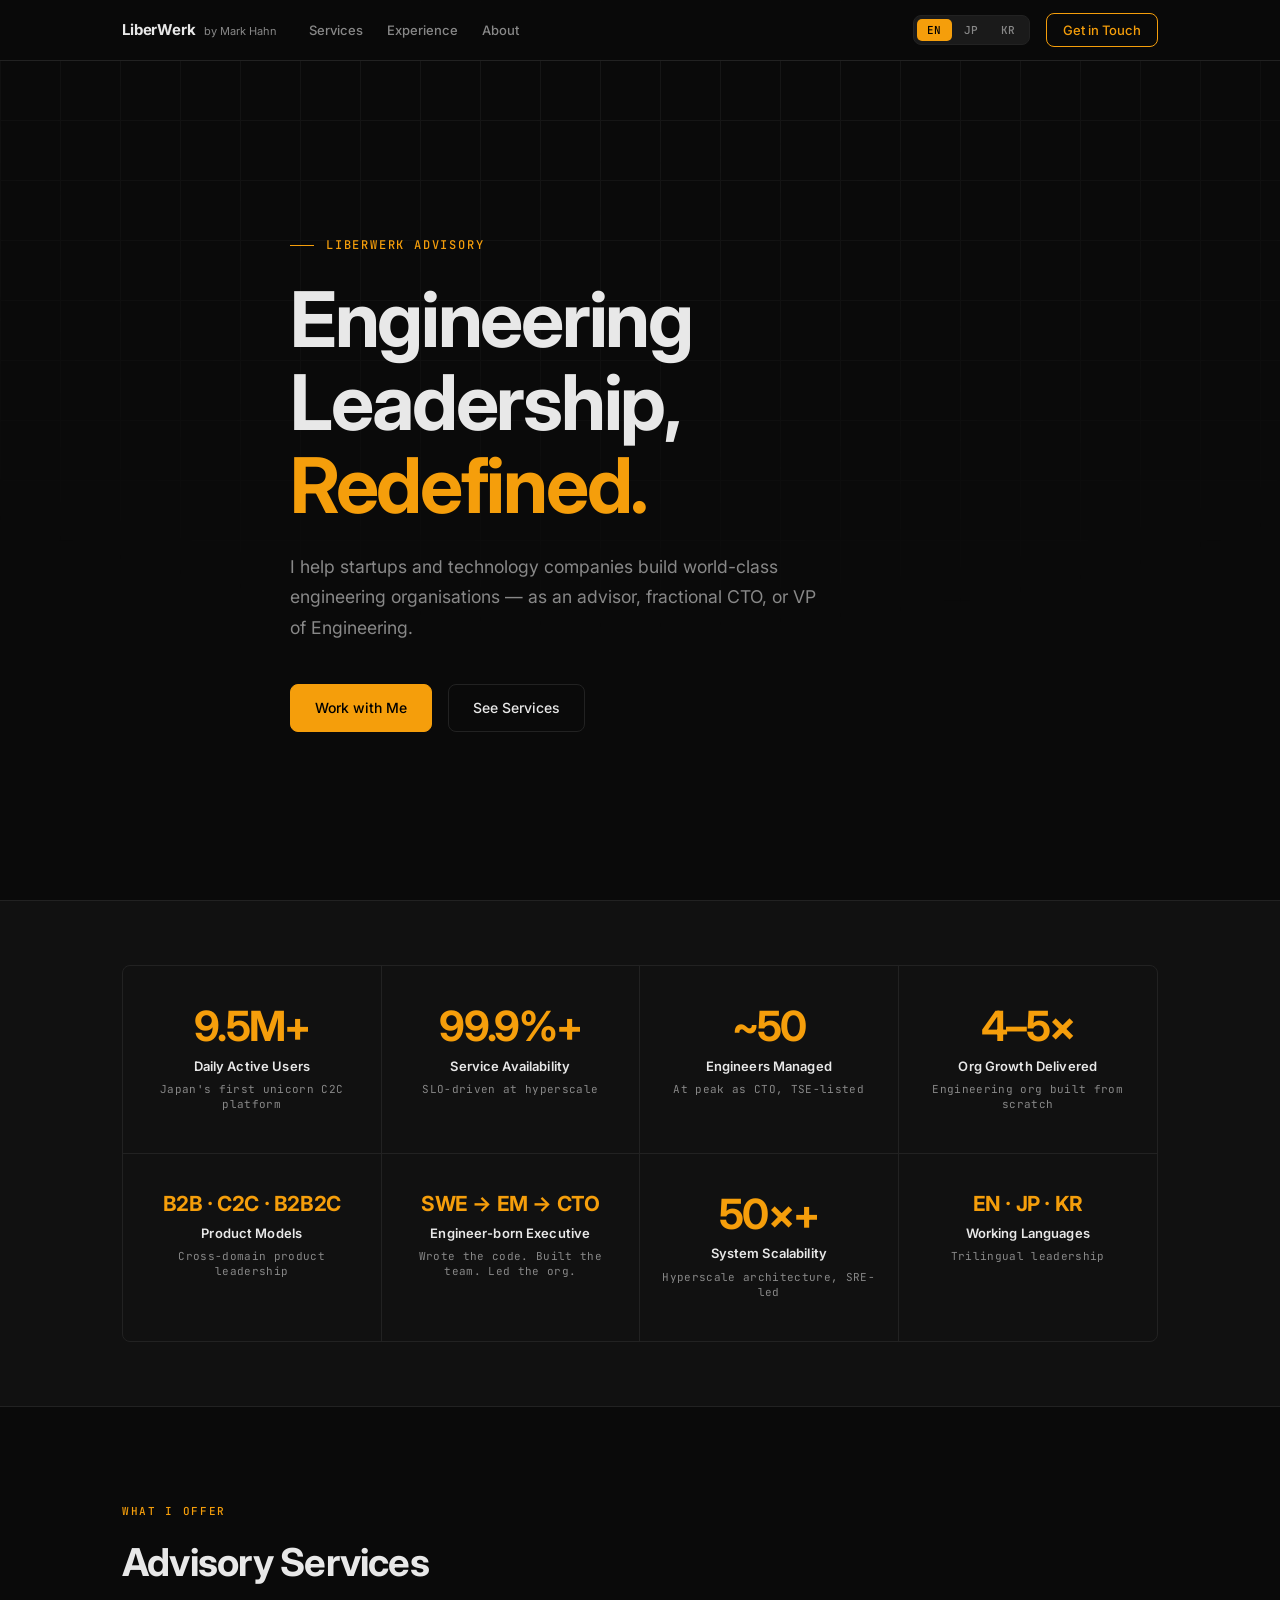
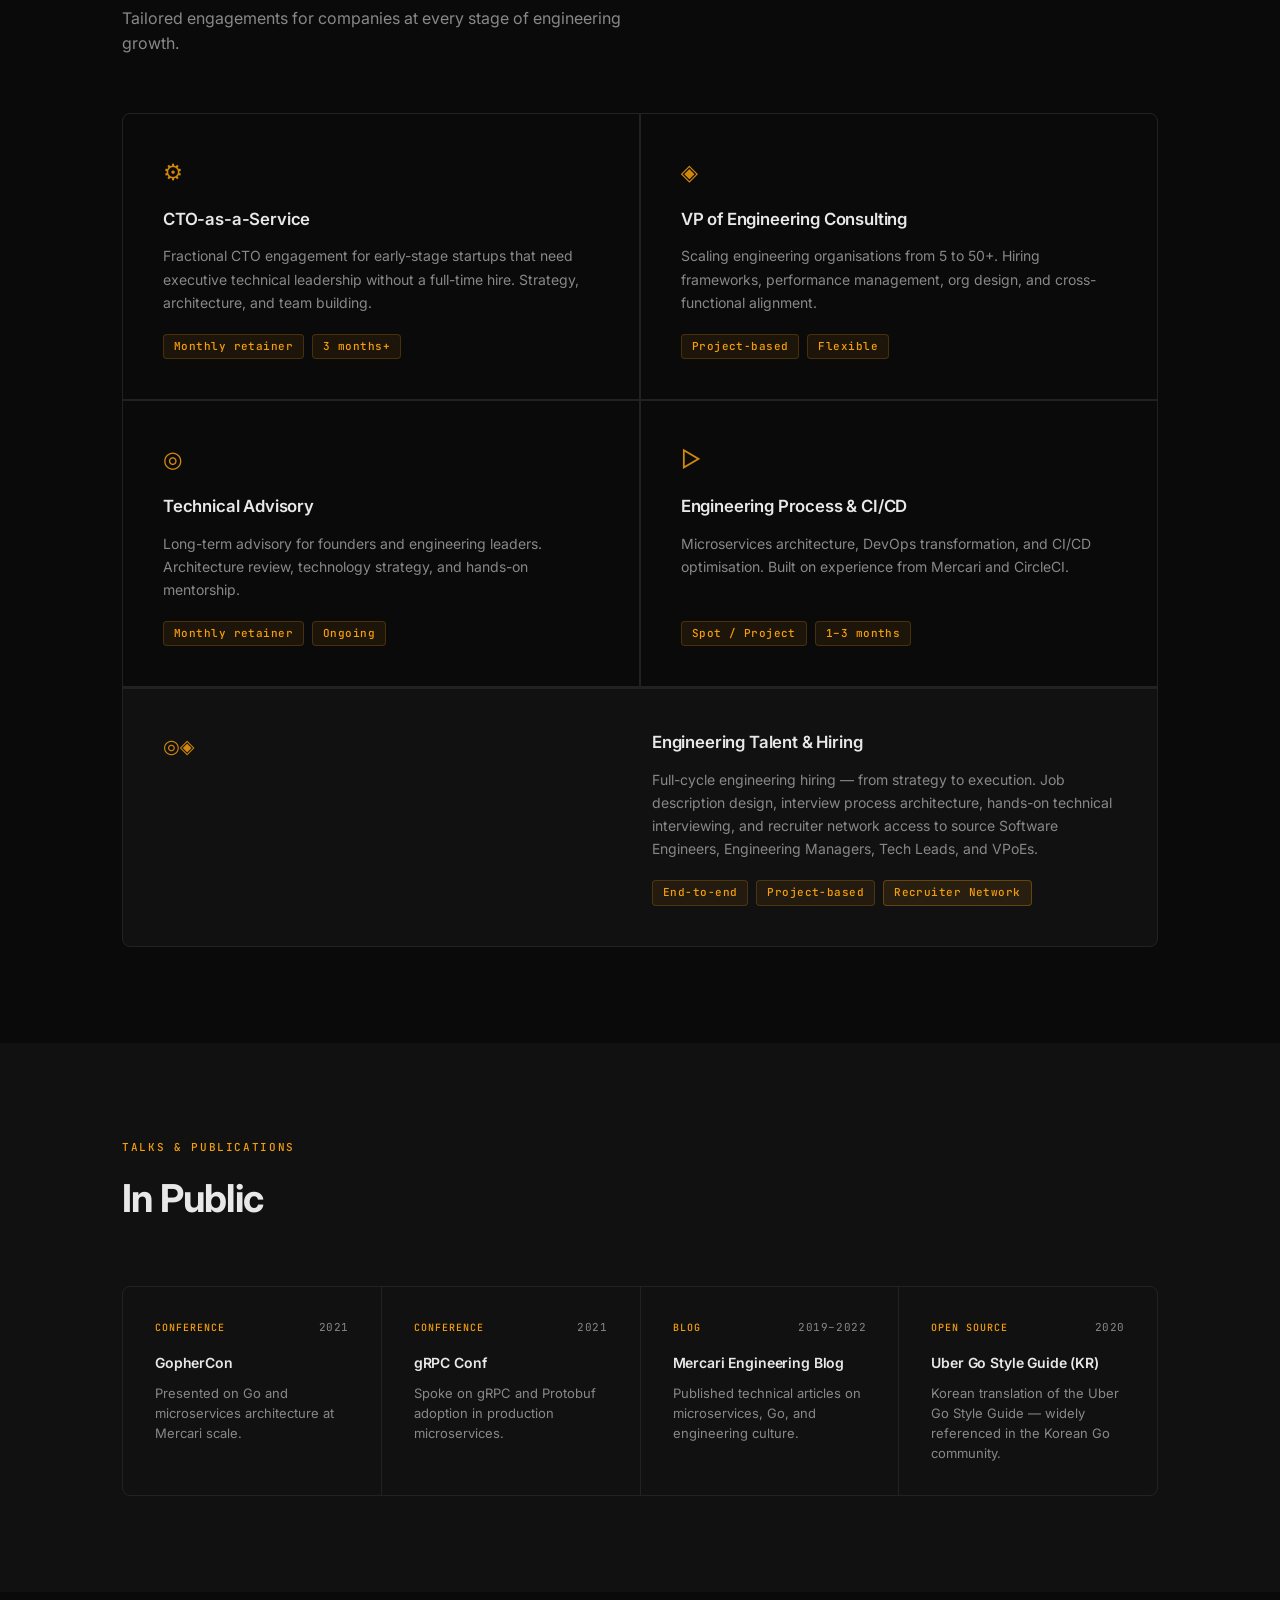
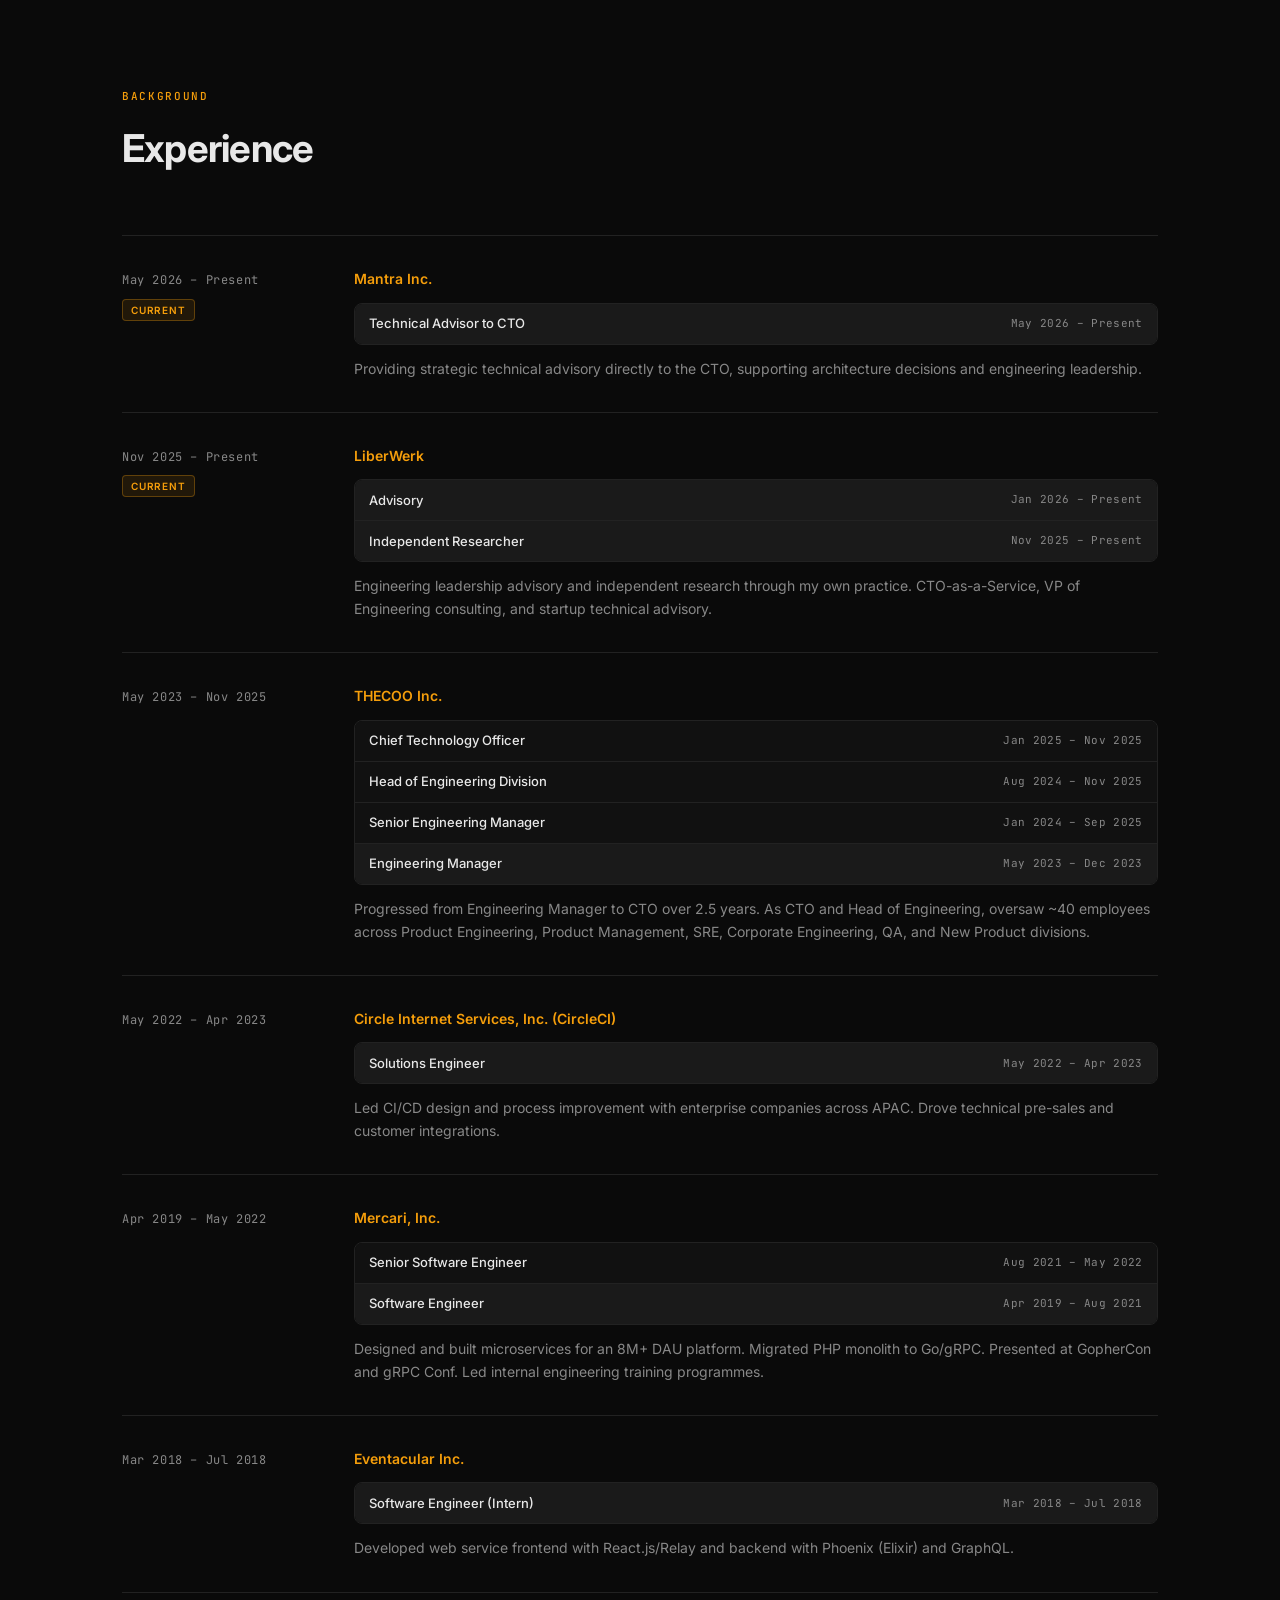
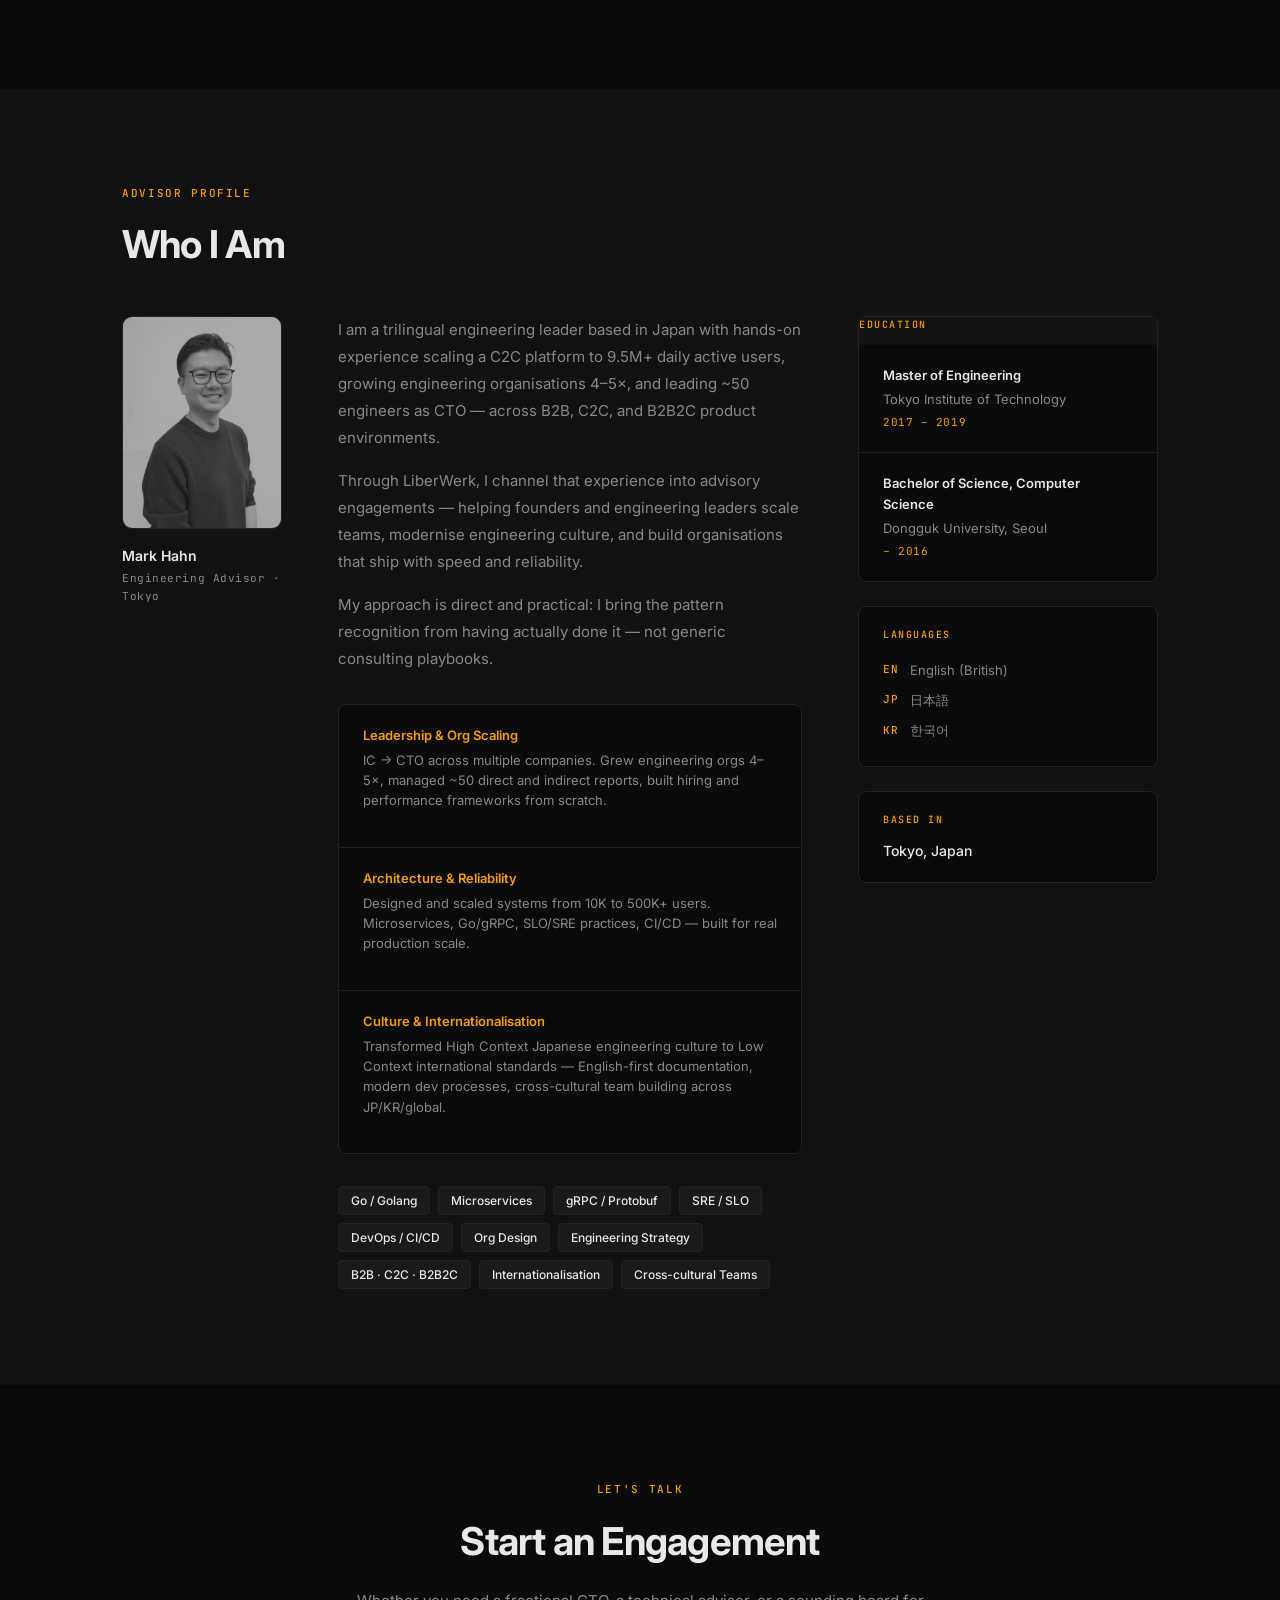
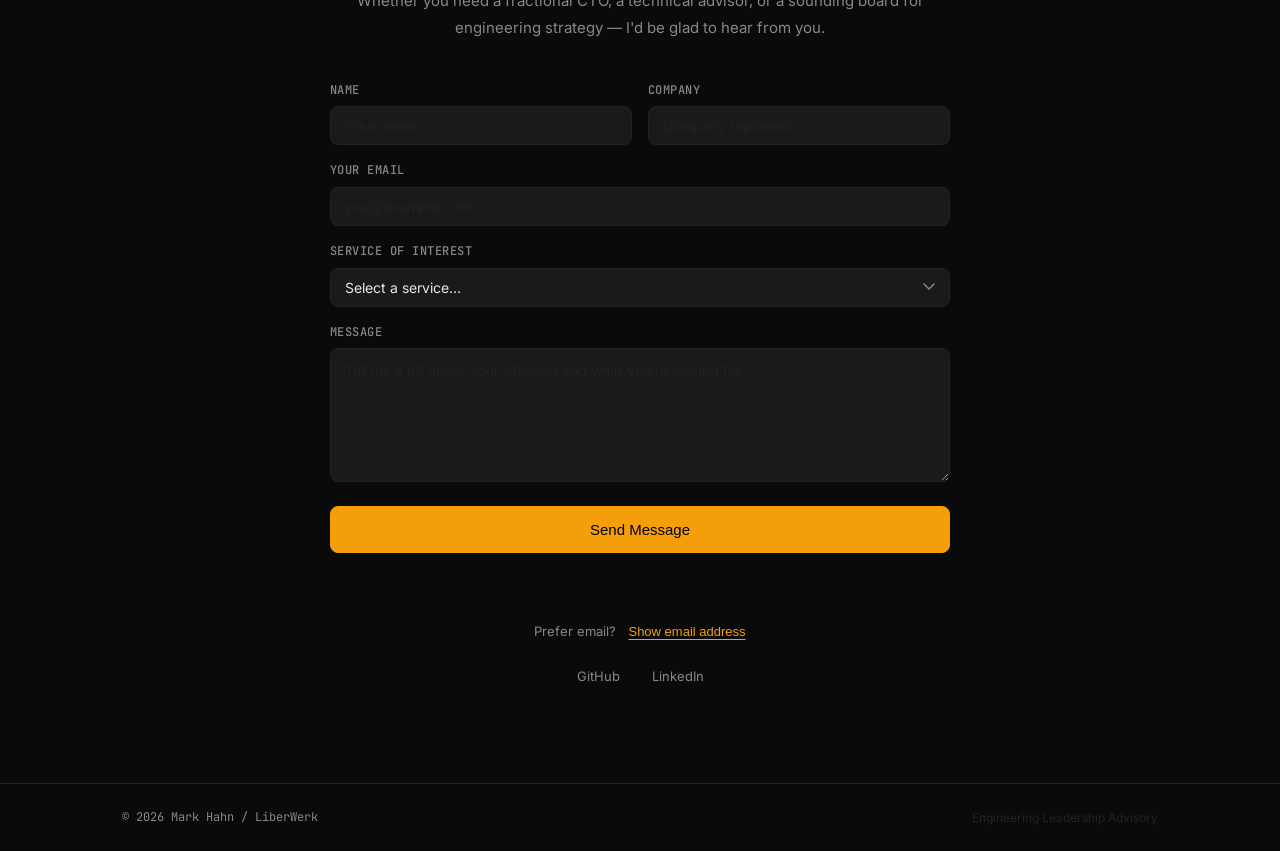
==== commit ad6b15c0: "Add Engineering Talent & Hiring service - 5th service card (full-width) on main page: full-cycle hir" ====
--- a/index.html
+++ b/index.html
@@ -180,6 +180,26 @@
             <span class="service-tag" data-i18n="svc.devops.duration">1–3 months</span>
           </div>
         </div>
+
+        <div class="service-card service-card--full fade-in">
+          <div class="service-card-full-inner">
+            <div class="service-icon">◎◈</div>
+            <div>
+              <h3 data-i18n="svc.hiring.title">Engineering Talent &amp; Hiring</h3>
+              <p data-i18n="svc.hiring.desc">
+                Full-cycle engineering hiring — from strategy to execution. Job description design,
+                interview process architecture, hands-on technical interviewing, and recruiter network
+                access to source Software Engineers, Engineering Managers, Tech Leads, and VPoEs.
+              </p>
+              <div class="service-meta">
+                <span class="service-tag" data-i18n="svc.hiring.format">End-to-end</span>
+                <span class="service-tag" data-i18n="svc.hiring.duration">Project-based</span>
+                <span class="service-tag accent-tag" data-i18n="svc.hiring.network">Recruiter Network</span>
+              </div>
+            </div>
+          </div>
+        </div>
+
       </div>
     </div>
   </section>
--- a/main.css
+++ b/main.css
@@ -322,6 +322,30 @@
 .service-icon { font-size: 1.4rem; margin-bottom: 1rem; color: var(--accent); opacity: 0.85; }
 .service-card h3 { font-size: 1.05rem; font-weight: 600; margin-bottom: 0.75rem; letter-spacing: -0.01em; }
 .service-card p { font-size: 14px; color: var(--muted); line-height: 1.65; flex: 1; }
+
+/* Full-width 5th card */
+.service-card--full {
+  grid-column: 1 / -1;
+  background: var(--bg2);
+  border-top: 1px solid var(--border);
+}
+.service-card--full:hover { background: var(--bg3); }
+.service-card-full-inner {
+  display: flex;
+  gap: 1.5rem;
+  align-items: flex-start;
+}
+.service-card-full-inner .service-icon {
+  font-size: 1.2rem;
+  flex-shrink: 0;
+  margin-top: 0.1rem;
+}
+.service-card-full-inner > div { flex: 1; }
+.accent-tag {
+  color: var(--accent) !important;
+  background: rgba(245, 158, 11, 0.1) !important;
+  border-color: rgba(245, 158, 11, 0.3) !important;
+}
 .service-meta {
   display: flex;
   gap: 0.5rem;
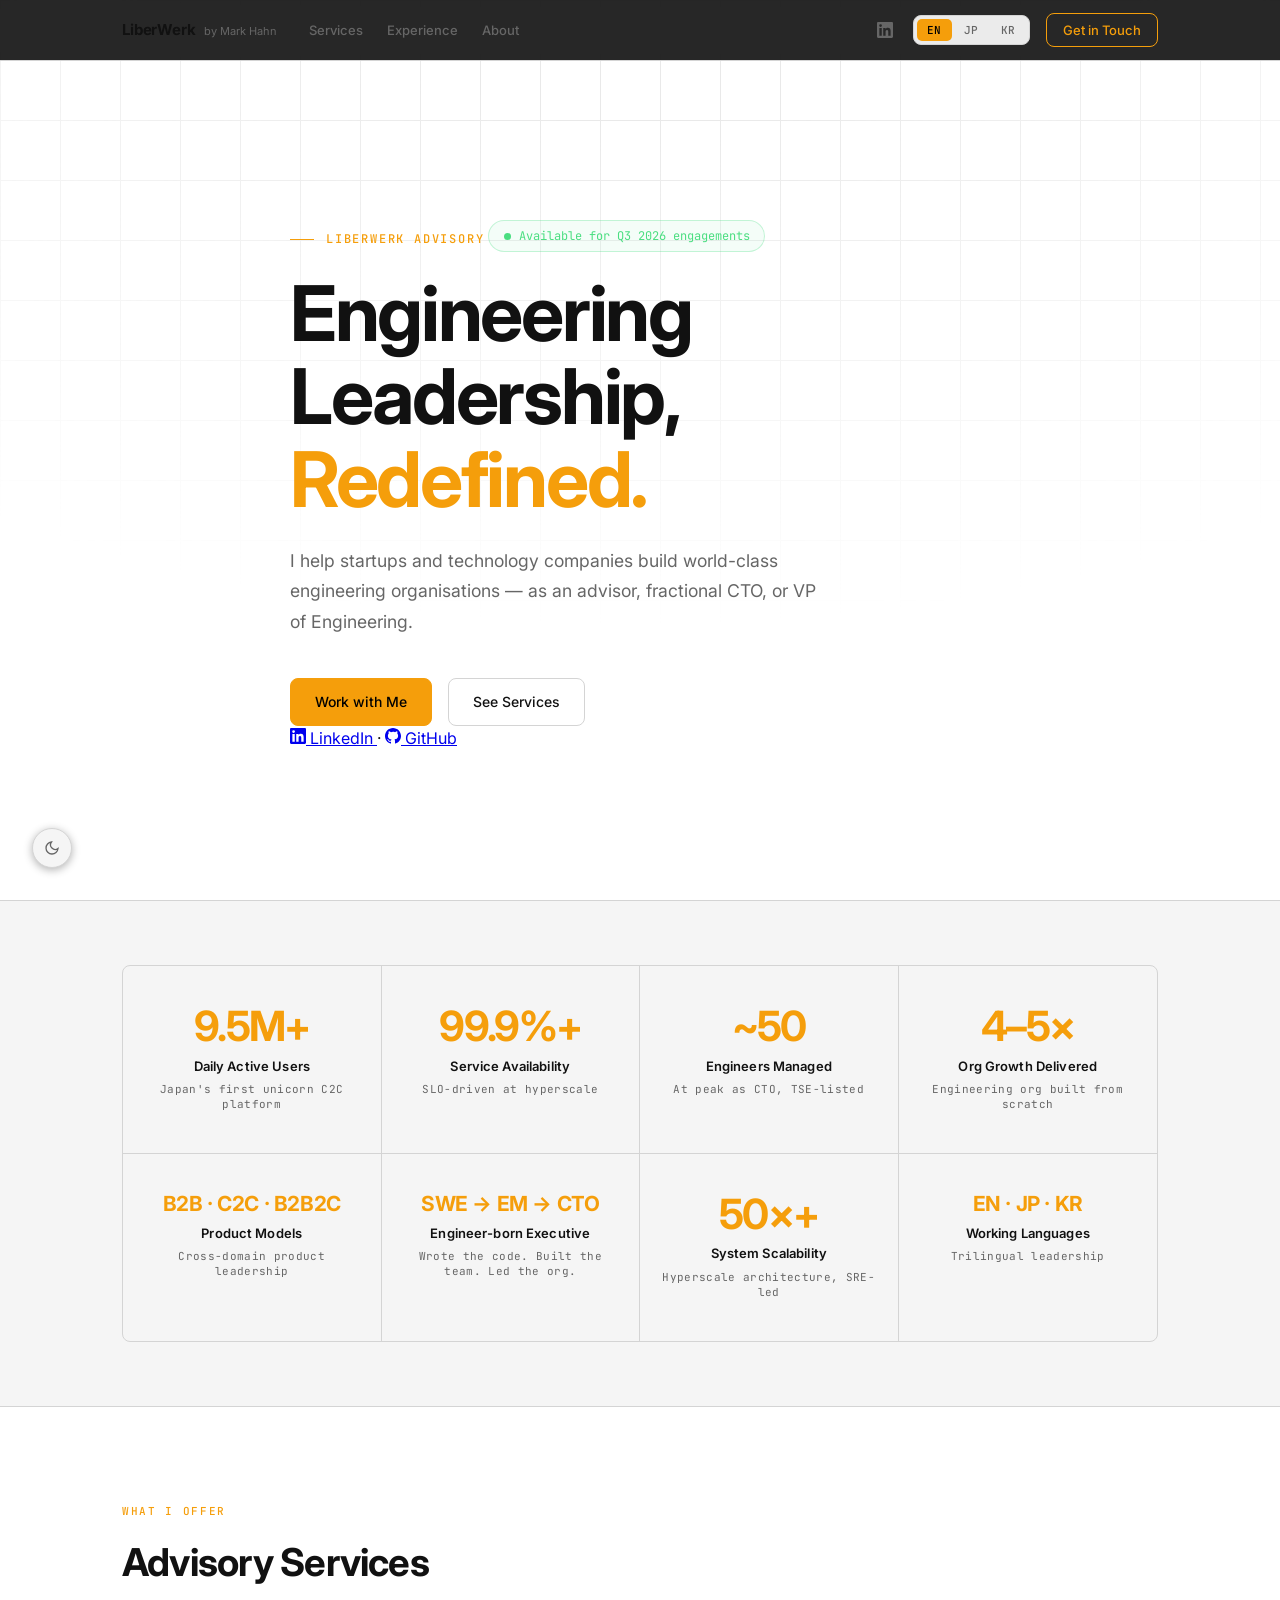
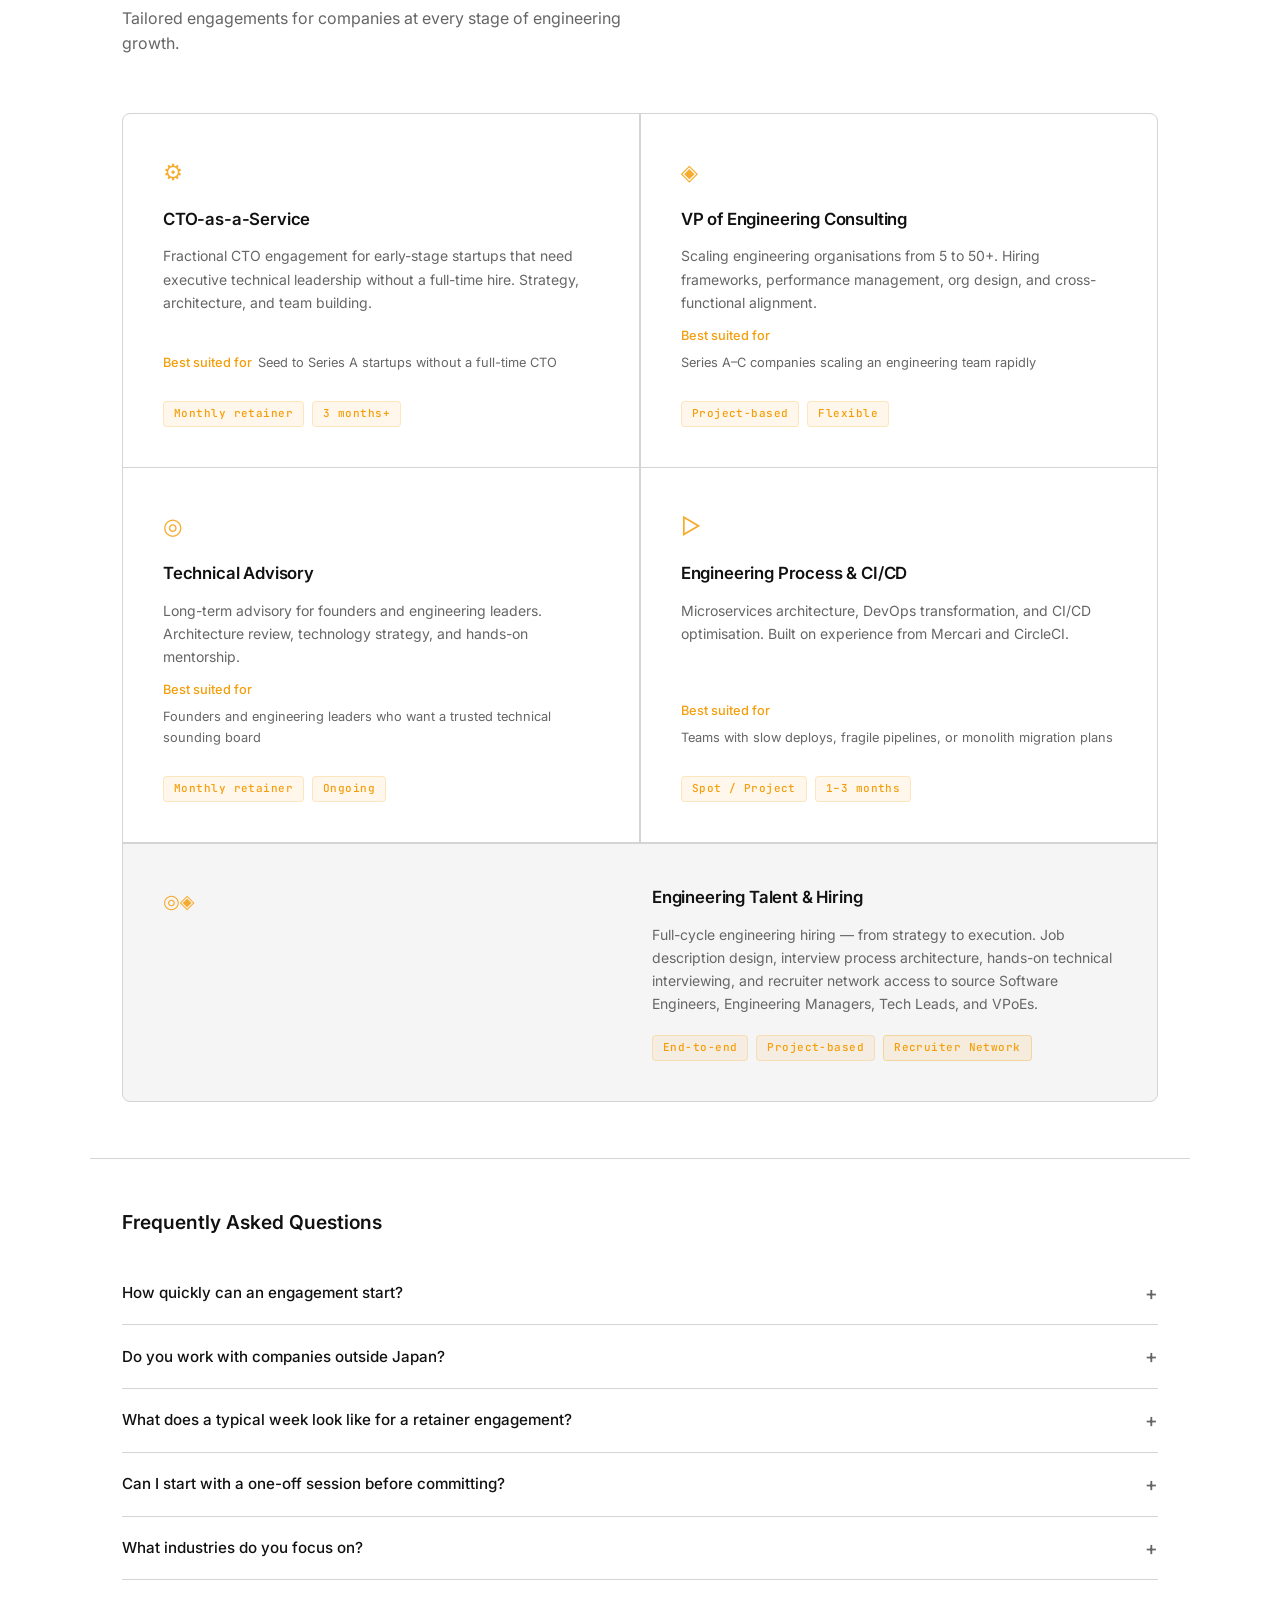
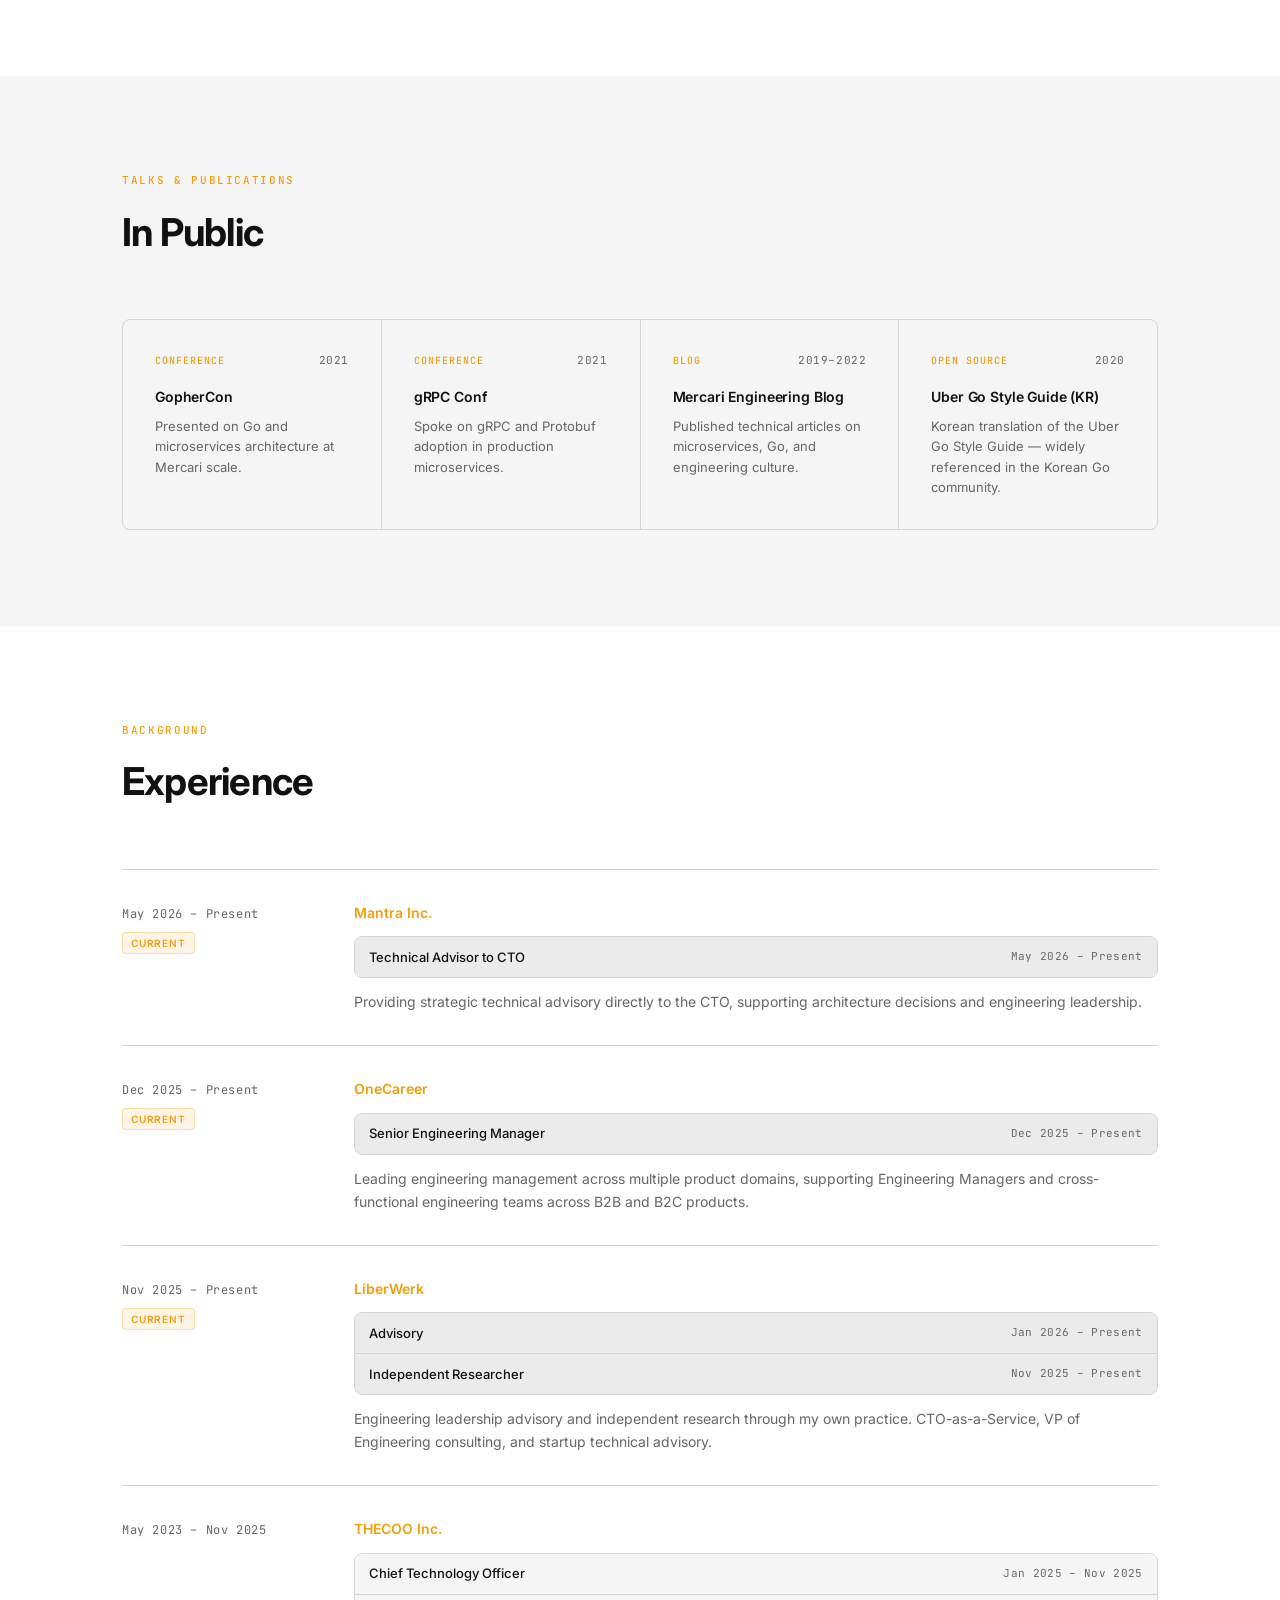
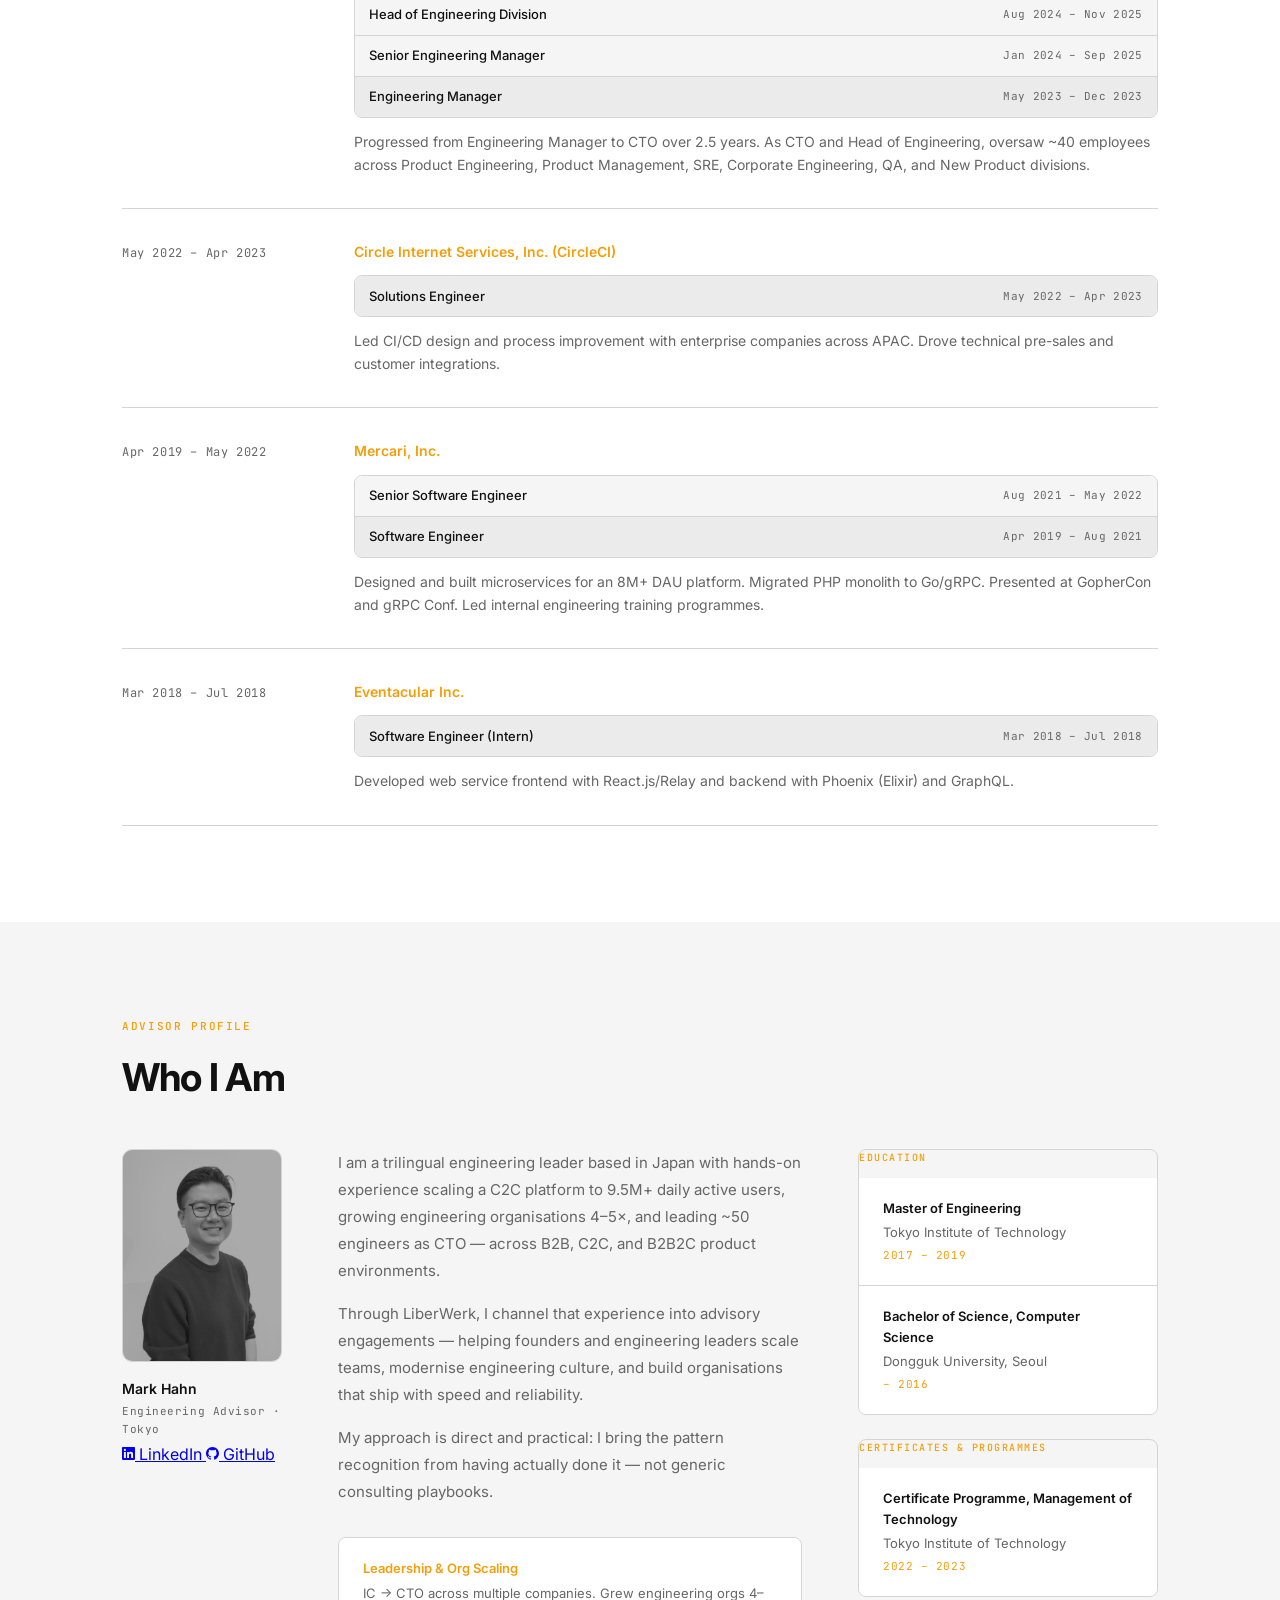
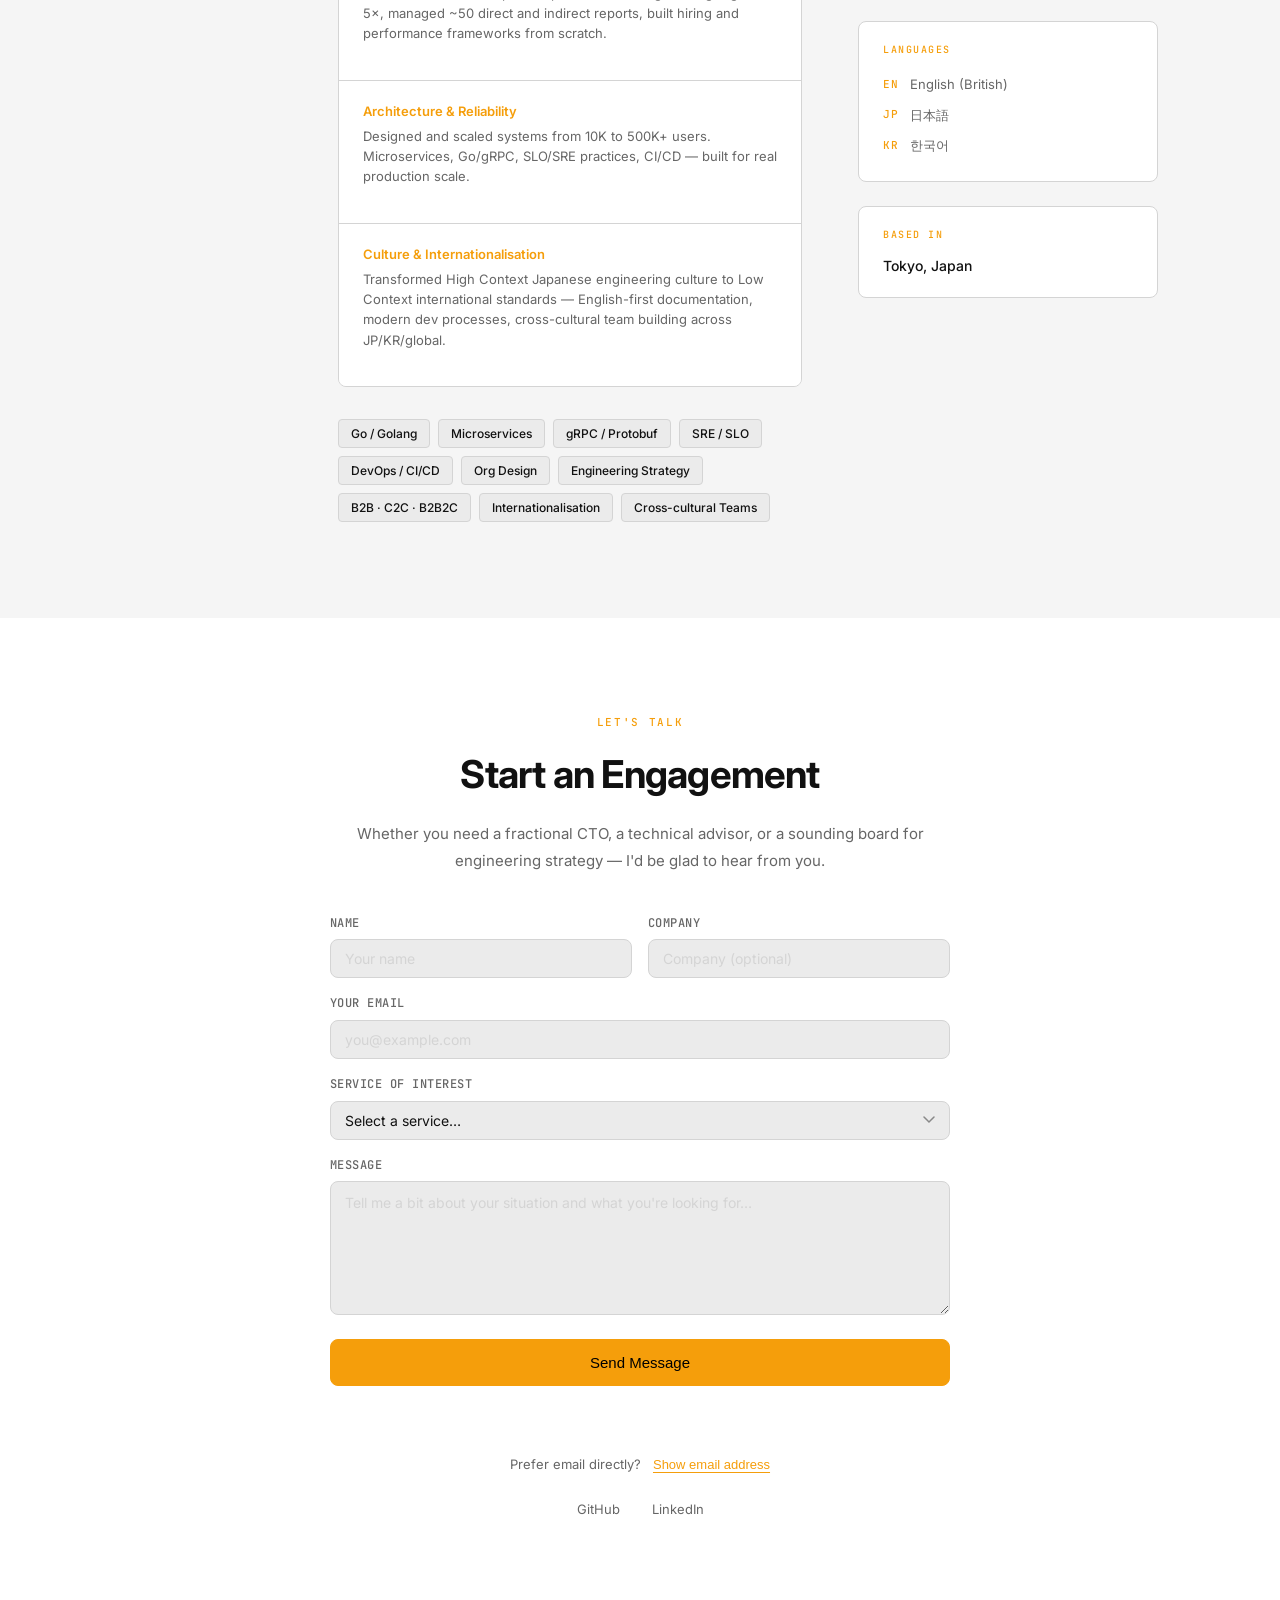
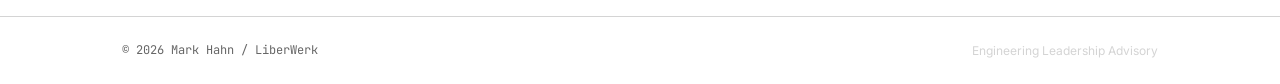
==== commit b1dd03a2: "sync: update from tangoenskai/tangoenskai.github.io [skip ci]" ====
--- a/index.html
+++ b/index.html
@@ -5,6 +5,67 @@
   <meta name="viewport" content="width=device-width, initial-scale=1.0" />
   <title>Mark Hahn — LiberWerk</title>
   <meta name="description" content="Engineering leadership advisory. CTO-as-a-Service, VP of Engineering consulting, and startup technical advisory by Mark Hahn." />
+
+  <!-- hreflang -->
+  <link rel="alternate" hreflang="en" href="https://liberwerk.github.io/" />
+  <link rel="alternate" hreflang="ja" href="https://liberwerk.github.io/?lang=ja" />
+  <link rel="alternate" hreflang="ko" href="https://liberwerk.github.io/?lang=ko" />
+  <link rel="alternate" hreflang="x-default" href="https://liberwerk.github.io/" />
+
+  <!-- Open Graph -->
+  <meta property="og:type"        content="website" />
+  <meta property="og:url"         content="https://liberwerk.github.io/" />
+  <meta property="og:title"       content="Mark Hahn — LiberWerk Engineering Advisory" />
+  <meta property="og:description" content="Fractional CTO, VP of Engineering consulting, and startup technical advisory by Mark Hahn — trilingual engineering leader based in Tokyo." />
+  <meta property="og:image"       content="https://liberwerk.github.io/assets/og-image.jpg" />
+  <meta property="og:locale"      content="en_US" />
+  <meta property="og:locale:alternate" content="ja_JP" />
+  <meta property="og:locale:alternate" content="ko_KR" />
+
+  <!-- Twitter / X Card -->
+  <meta name="twitter:card"        content="summary_large_image" />
+  <meta name="twitter:title"       content="Mark Hahn — LiberWerk Engineering Advisory" />
+  <meta name="twitter:description" content="Fractional CTO, VP of Engineering consulting, and startup technical advisory by Mark Hahn." />
+  <meta name="twitter:image"       content="https://liberwerk.github.io/assets/og-image.jpg" />
+
+  <!-- Schema.org structured data -->
+  <script type="application/ld+json">
+  {
+    "@context": "https://schema.org",
+    "@graph": [
+      {
+        "@type": "Person",
+        "@id": "https://liberwerk.github.io/#person",
+        "name": "Mark Hahn",
+        "jobTitle": "Engineering Leadership Advisor",
+        "description": "Trilingual engineering leader based in Tokyo. Fractional CTO, VP of Engineering consultant.",
+        "url": "https://liberwerk.github.io/",
+        "sameAs": [
+          "https://www.linkedin.com/in/junhahn/",
+          "https://github.com/TangoEnSkai"
+        ],
+        "knowsLanguage": ["en", "ja", "ko"],
+        "worksFor": {
+          "@type": "Organization",
+          "name": "LiberWerk",
+          "url": "https://liberwerk.github.io/"
+        }
+      },
+      {
+        "@type": "ProfessionalService",
+        "@id": "https://liberwerk.github.io/#service",
+        "name": "LiberWerk Engineering Advisory",
+        "description": "Engineering leadership advisory including Fractional CTO, VP of Engineering consulting, and startup technical advisory.",
+        "url": "https://liberwerk.github.io/",
+        "provider": { "@id": "https://liberwerk.github.io/#person" },
+        "areaServed": ["JP", "KR", "US", "GB"],
+        "serviceType": ["Fractional CTO", "VP of Engineering Consulting", "Technical Advisory"]
+      }
+    ]
+  }
+  </script>
+
+  <!-- Fonts — display=swap for performance -->
   <link rel="preconnect" href="https://fonts.googleapis.com" />
   <link rel="preconnect" href="https://fonts.gstatic.com" crossorigin />
   <link href="https://fonts.googleapis.com/css2?family=Inter:wght@300;400;500;600;700&family=JetBrains+Mono:wght@400;500&display=swap" rel="stylesheet" />
@@ -22,6 +83,9 @@
         <a href="#about" data-i18n="nav.about">About</a>
       </div>
       <div class="nav-right">
+        <a href="https://www.linkedin.com/in/junhahn/" target="_blank" rel="noopener" class="nav-social-link" aria-label="LinkedIn">
+          <svg width="16" height="16" viewBox="0 0 24 24" fill="currentColor"><path d="M20.447 20.452h-3.554v-5.569c0-1.328-.027-3.037-1.852-3.037-1.853 0-2.136 1.445-2.136 2.939v5.667H9.351V9h3.414v1.561h.046c.477-.9 1.637-1.85 3.37-1.85 3.601 0 4.267 2.37 4.267 5.455v6.286zM5.337 7.433a2.062 2.062 0 0 1-2.063-2.065 2.064 2.064 0 1 1 2.063 2.065zm1.782 13.019H3.555V9h3.564v11.452zM22.225 0H1.771C.792 0 0 .774 0 1.729v20.542C0 23.227.792 24 1.771 24h20.451C23.2 24 24 23.227 24 22.271V1.729C24 .774 23.2 0 22.222 0h.003z"/></svg>
+        </a>
         <div class="lang-switcher">
           <button class="lang-btn active" data-lang="en">EN</button>
           <button class="lang-btn" data-lang="ja">JP</button>
@@ -38,6 +102,10 @@
     <div class="container hero-container">
       <div class="hero-content">
         <div class="hero-label mono" data-i18n="hero.label">LiberWerk Advisory</div>
+        <div class="availability-badge">
+          <span class="availability-dot"></span>
+          <span data-i18n="hero.availability">Available for Q3 2026 engagements</span>
+        </div>
         <h1 class="hero-title">
           <span data-i18n="hero.line1">Engineering Leadership,</span><br />
           <span class="accent" data-i18n="hero.line2">Redefined.</span>
@@ -50,6 +118,17 @@
           <a href="/contact.html" class="btn btn-primary" data-i18n="hero.cta1">Work with Me</a>
           <a href="#services" class="btn btn-ghost" data-i18n="hero.cta2">See Services</a>
         </div>
+        <div class="hero-social">
+          <a href="https://www.linkedin.com/in/junhahn/" target="_blank" rel="noopener" class="hero-social-link">
+            <svg width="16" height="16" viewBox="0 0 24 24" fill="currentColor"><path d="M20.447 20.452h-3.554v-5.569c0-1.328-.027-3.037-1.852-3.037-1.853 0-2.136 1.445-2.136 2.939v5.667H9.351V9h3.414v1.561h.046c.477-.9 1.637-1.85 3.37-1.85 3.601 0 4.267 2.37 4.267 5.455v6.286zM5.337 7.433a2.062 2.062 0 0 1-2.063-2.065 2.064 2.064 0 1 1 2.063 2.065zm1.782 13.019H3.555V9h3.564v11.452zM22.225 0H1.771C.792 0 0 .774 0 1.729v20.542C0 23.227.792 24 1.771 24h20.451C23.2 24 24 23.227 24 22.271V1.729C24 .774 23.2 0 22.222 0h.003z"/></svg>
+            LinkedIn
+          </a>
+          <span class="hero-social-dot">·</span>
+          <a href="https://github.com/TangoEnSkai" target="_blank" rel="noopener" class="hero-social-link">
+            <svg width="16" height="16" viewBox="0 0 24 24" fill="currentColor"><path d="M12 0C5.374 0 0 5.373 0 12c0 5.302 3.438 9.8 8.207 11.387.599.111.793-.261.793-.577v-2.234c-3.338.726-4.033-1.416-4.033-1.416-.546-1.387-1.333-1.756-1.333-1.756-1.089-.745.083-.729.083-.729 1.205.084 1.839 1.237 1.839 1.237 1.07 1.834 2.807 1.304 3.492.997.107-.775.418-1.305.762-1.604-2.665-.305-5.467-1.334-5.467-5.931 0-1.311.469-2.381 1.236-3.221-.124-.303-.535-1.524.117-3.176 0 0 1.008-.322 3.301 1.23A11.509 11.509 0 0 1 12 5.803c1.02.005 2.047.138 3.006.404 2.291-1.552 3.297-1.23 3.297-1.23.653 1.653.242 2.874.118 3.176.77.84 1.235 1.911 1.235 3.221 0 4.609-2.807 5.624-5.479 5.921.43.372.823 1.102.823 2.222v3.293c0 .319.192.694.801.576C20.566 21.797 24 17.3 24 12c0-6.627-5.373-12-12-12z"/></svg>
+            GitHub
+          </a>
+        </div>
       </div>
     </div>
   </section>
@@ -139,6 +218,10 @@
             Fractional CTO engagement for early-stage startups that need executive technical leadership
             without a full-time hire. Strategy, architecture, and team building.
           </p>
+          <div class="service-fit">
+            <span class="service-fit-label" data-i18n="svc.fit.label">Best suited for</span>
+            <span data-i18n="svc.cto.fit">Seed to Series A startups without a full-time CTO</span>
+          </div>
           <div class="service-meta">
             <span class="service-tag" data-i18n="svc.cto.format">Monthly retainer</span>
             <span class="service-tag" data-i18n="svc.cto.duration">3 months+</span>
@@ -151,6 +234,10 @@
             Scaling engineering organisations from 5 to 50+. Hiring frameworks, performance management,
             org design, and cross-functional alignment.
           </p>
+          <div class="service-fit">
+            <span class="service-fit-label" data-i18n="svc.fit.label">Best suited for</span>
+            <span data-i18n="svc.vpe.fit">Series A–C companies scaling an engineering team rapidly</span>
+          </div>
           <div class="service-meta">
             <span class="service-tag" data-i18n="svc.vpe.format">Project-based</span>
             <span class="service-tag" data-i18n="svc.vpe.duration">Flexible</span>
@@ -163,6 +250,10 @@
             Long-term advisory for founders and engineering leaders. Architecture review,
             technology strategy, and hands-on mentorship.
           </p>
+          <div class="service-fit">
+            <span class="service-fit-label" data-i18n="svc.fit.label">Best suited for</span>
+            <span data-i18n="svc.advisory.fit">Founders and engineering leaders who want a trusted technical sounding board</span>
+          </div>
           <div class="service-meta">
             <span class="service-tag" data-i18n="svc.advisory.format">Monthly retainer</span>
             <span class="service-tag" data-i18n="svc.advisory.duration">Ongoing</span>
@@ -175,6 +266,10 @@
             Microservices architecture, DevOps transformation, and CI/CD optimisation.
             Built on experience from Mercari and CircleCI.
           </p>
+          <div class="service-fit">
+            <span class="service-fit-label" data-i18n="svc.fit.label">Best suited for</span>
+            <span data-i18n="svc.devops.fit">Teams with slow deploys, fragile pipelines, or monolith migration plans</span>
+          </div>
           <div class="service-meta">
             <span class="service-tag" data-i18n="svc.devops.format">Spot / Project</span>
             <span class="service-tag" data-i18n="svc.devops.duration">1–3 months</span>
@@ -202,6 +297,33 @@
 
       </div>
     </div>
+
+    <!-- FAQ -->
+    <div class="faq-block container fade-in">
+      <h3 class="faq-title" data-i18n="faq.title">Frequently Asked Questions</h3>
+      <div class="faq-list">
+        <details class="faq-item">
+          <summary data-i18n="faq.q1">How quickly can an engagement start?</summary>
+          <p data-i18n="faq.a1">Typically within two to four weeks of an initial conversation. I keep capacity for one to two engagements at a time, so it is worth reaching out early if you have a specific timeline.</p>
+        </details>
+        <details class="faq-item">
+          <summary data-i18n="faq.q2">Do you work with companies outside Japan?</summary>
+          <p data-i18n="faq.a2">Yes. I work remotely with companies across the Asia-Pacific region and internationally. Most engagements are conducted in English, Japanese, or Korean depending on the team.</p>
+        </details>
+        <details class="faq-item">
+          <summary data-i18n="faq.q3">What does a typical week look like for a retainer engagement?</summary>
+          <p data-i18n="faq.a3">It varies by need. Common patterns include weekly leadership syncs, architecture review sessions, async reviews of PRDs or RFCs, and availability for ad-hoc questions via Slack or email. We agree on a rhythm at the start.</p>
+        </details>
+        <details class="faq-item">
+          <summary data-i18n="faq.q4">Can I start with a one-off session before committing?</summary>
+          <p data-i18n="faq.a4">Yes. A scoped discovery session is available to assess fit and define a concrete engagement scope before any retainer commitment.</p>
+        </details>
+        <details class="faq-item">
+          <summary data-i18n="faq.q5">What industries do you focus on?</summary>
+          <p data-i18n="faq.a5">Consumer technology, B2B SaaS, and marketplace platforms. My background spans C2C, B2B, and B2B2C product environments — I am particularly effective in cross-cultural and international engineering contexts.</p>
+        </details>
+      </div>
+    </div>
   </section>
 
   <!-- SOCIAL PROOF -->
@@ -217,7 +339,7 @@
             <span class="proof-type mono" data-i18n="proof.type.conf">Conference</span>
             <span class="proof-year mono">2021</span>
           </div>
-          <h4>GopherCon</h4>
+          <h4 data-i18n="proof.gophercon.title">GopherCon</h4>
           <p data-i18n="proof.gophercon">Presented on Go and microservices architecture at Mercari scale.</p>
         </a>
         <a class="proof-card fade-in" href="https://github.com/TangoEnSkai" target="_blank" rel="noopener">
@@ -225,7 +347,7 @@
             <span class="proof-type mono" data-i18n="proof.type.conf">Conference</span>
             <span class="proof-year mono">2021</span>
           </div>
-          <h4>gRPC Conf</h4>
+          <h4 data-i18n="proof.grpcconf.title">gRPC Conf</h4>
           <p data-i18n="proof.grpcconf">Spoke on gRPC and Protobuf adoption in production microservices.</p>
         </a>
         <a class="proof-card fade-in" href="https://engineering.mercari.com" target="_blank" rel="noopener">
@@ -233,7 +355,7 @@
             <span class="proof-type mono" data-i18n="proof.type.blog">Blog</span>
             <span class="proof-year mono">2019–2022</span>
           </div>
-          <h4>Mercari Engineering Blog</h4>
+          <h4 data-i18n="proof.mercariblog.title">Mercari Engineering Blog</h4>
           <p data-i18n="proof.mercariblog">Published technical articles on microservices, Go, and engineering culture.</p>
         </a>
         <a class="proof-card fade-in" href="https://github.com/TangoEnSkai/uber-go-style-guide-kr" target="_blank" rel="noopener">
@@ -241,7 +363,7 @@
             <span class="proof-type mono" data-i18n="proof.type.oss">Open Source</span>
             <span class="proof-year mono">2020</span>
           </div>
-          <h4>Uber Go Style Guide (KR)</h4>
+          <h4 data-i18n="proof.uberstyle.title">Uber Go Style Guide (KR)</h4>
           <p data-i18n="proof.uberstyle">Korean translation of the Uber Go Style Guide — widely referenced in the Korean Go community.</p>
         </a>
       </div>
@@ -275,6 +397,24 @@
           </div>
         </div>
 
+        <!-- OneCareer -->
+        <div class="timeline-item fade-in">
+          <div class="timeline-meta">
+            <span class="timeline-date mono">Dec 2025 – Present</span>
+            <span class="timeline-badge" data-i18n="badge.current">Current</span>
+          </div>
+          <div class="timeline-content">
+            <div class="timeline-company">OneCareer</div>
+            <div class="role-list">
+              <div class="role-item">
+                <span class="role-title">Senior Engineering Manager</span>
+                <span class="role-period mono">Dec 2025 – Present</span>
+              </div>
+            </div>
+            <p data-i18n="exp.onecareer">Leading engineering management across multiple product domains, supporting Engineering Managers and cross-functional engineering teams across B2B and B2C products.</p>
+          </div>
+        </div>
+
         <!-- LiberWerk -->
         <div class="timeline-item fade-in">
           <div class="timeline-meta">
@@ -400,6 +540,16 @@
           <div class="photo-caption">
             <span class="photo-name">Mark Hahn</span>
             <span class="photo-title mono" data-i18n="photo.title">Engineering Advisor · Tokyo</span>
+            <div class="photo-social">
+              <a href="https://www.linkedin.com/in/junhahn/" target="_blank" rel="noopener" class="photo-social-link">
+                <svg width="13" height="13" viewBox="0 0 24 24" fill="currentColor"><path d="M20.447 20.452h-3.554v-5.569c0-1.328-.027-3.037-1.852-3.037-1.853 0-2.136 1.445-2.136 2.939v5.667H9.351V9h3.414v1.561h.046c.477-.9 1.637-1.85 3.37-1.85 3.601 0 4.267 2.37 4.267 5.455v6.286zM5.337 7.433a2.062 2.062 0 0 1-2.063-2.065 2.064 2.064 0 1 1 2.063 2.065zm1.782 13.019H3.555V9h3.564v11.452zM22.225 0H1.771C.792 0 0 .774 0 1.729v20.542C0 23.227.792 24 1.771 24h20.451C23.2 24 24 23.227 24 22.271V1.729C24 .774 23.2 0 22.222 0h.003z"/></svg>
+                LinkedIn
+              </a>
+              <a href="https://github.com/TangoEnSkai" target="_blank" rel="noopener" class="photo-social-link">
+                <svg width="13" height="13" viewBox="0 0 24 24" fill="currentColor"><path d="M12 0C5.374 0 0 5.373 0 12c0 5.302 3.438 9.8 8.207 11.387.599.111.793-.261.793-.577v-2.234c-3.338.726-4.033-1.416-4.033-1.416-.546-1.387-1.333-1.756-1.333-1.756-1.089-.745.083-.729.083-.729 1.205.084 1.839 1.237 1.839 1.237 1.07 1.834 2.807 1.304 3.492.997.107-.775.418-1.305.762-1.604-2.665-.305-5.467-1.334-5.467-5.931 0-1.311.469-2.381 1.236-3.221-.124-.303-.535-1.524.117-3.176 0 0 1.008-.322 3.301 1.23A11.509 11.509 0 0 1 12 5.803c1.02.005 2.047.138 3.006.404 2.291-1.552 3.297-1.23 3.297-1.23.653 1.653.242 2.874.118 3.176.77.84 1.235 1.911 1.235 3.221 0 4.609-2.807 5.624-5.479 5.921.43.372.823 1.102.823 2.222v3.293c0 .319.192.694.801.576C20.566 21.797 24 17.3 24 12c0-6.627-5.373-12-12-12z"/></svg>
+                GitHub
+              </a>
+            </div>
           </div>
         </div>
         <div class="about-text fade-in">
@@ -462,6 +612,15 @@
             </div>
           </div>
 
+          <div class="about-education">
+            <div class="sidebar-label mono" data-i18n="sidebar.certificates">Certificates &amp; Programmes</div>
+            <div class="edu-card">
+              <div class="edu-degree" data-i18n="edu.tokyotech.cert">Certificate Programme, Management of Technology</div>
+              <div class="edu-school">Tokyo Institute of Technology</div>
+              <div class="edu-year mono">2022 – 2023</div>
+            </div>
+          </div>
+
           <div class="about-langs-block">
             <div class="sidebar-label mono" data-i18n="sidebar.languages">Languages</div>
             <div class="lang-item"><span class="accent mono">EN</span> English (British)</div>
@@ -553,6 +712,18 @@
     </div>
   </footer>
 
+  <!-- Sticky CTA -->
+  <div class="sticky-cta" id="sticky-cta" aria-hidden="true">
+    <a href="/contact.html" class="btn btn-primary" data-i18n="nav.cta">Get in Touch</a>
+    <button class="sticky-cta-close" id="sticky-cta-close" aria-label="Dismiss">×</button>
+  </div>
+
+  <!-- Dark / Light mode toggle -->
+  <button class="theme-toggle" id="theme-toggle" aria-label="Toggle colour scheme">
+    <svg class="icon-moon" width="16" height="16" viewBox="0 0 24 24" fill="none" stroke="currentColor" stroke-width="2"><path d="M21 12.79A9 9 0 1 1 11.21 3 7 7 0 0 0 21 12.79z"/></svg>
+    <svg class="icon-sun" width="16" height="16" viewBox="0 0 24 24" fill="none" stroke="currentColor" stroke-width="2"><circle cx="12" cy="12" r="5"/><line x1="12" y1="1" x2="12" y2="3"/><line x1="12" y1="21" x2="12" y2="23"/><line x1="4.22" y1="4.22" x2="5.64" y2="5.64"/><line x1="18.36" y1="18.36" x2="19.78" y2="19.78"/><line x1="1" y1="12" x2="3" y2="12"/><line x1="21" y1="12" x2="23" y2="12"/><line x1="4.22" y1="19.78" x2="5.64" y2="18.36"/><line x1="18.36" y1="5.64" x2="19.78" y2="4.22"/></svg>
+  </button>
+
   <script src="main.js"></script>
 </body>
 </html>
--- a/main.css
+++ b/main.css
@@ -16,6 +16,16 @@
   --transition: 0.2s ease;
 }
 
+/* ── Light mode ───────────────────────────────────────────── */
+[data-theme="light"] {
+  --bg:     #ffffff;
+  --bg2:    #f5f5f5;
+  --bg3:    #ebebeb;
+  --border: #d4d4d4;
+  --text:   #111111;
+  --muted:  #666666;
+}
+
 html { scroll-behavior: smooth; }
 
 body {
@@ -836,3 +846,172 @@
   .hero-title { font-size: 2.4rem; }
   .container { padding: 0 1.25rem; }
 }
+
+/* ── LinkedIn nav icon ────────────────────────────────────── */
+.nav-social-link {
+  display: flex;
+  align-items: center;
+  color: var(--muted);
+  transition: color var(--transition);
+  padding: 0.25rem;
+}
+.nav-social-link:hover { color: var(--accent); }
+
+/* ── Availability badge ───────────────────────────────────── */
+.availability-badge {
+  display: inline-flex;
+  align-items: center;
+  gap: 0.5rem;
+  margin-top: 0.75rem;
+  padding: 0.35rem 0.9rem;
+  border: 1px solid rgba(74, 222, 128, 0.3);
+  border-radius: 999px;
+  font-size: 0.75rem;
+  color: #4ade80;
+  background: rgba(74, 222, 128, 0.06);
+  font-family: var(--mono);
+}
+.availability-dot {
+  width: 7px;
+  height: 7px;
+  border-radius: 50%;
+  background: #4ade80;
+  box-shadow: 0 0 0 0 rgba(74, 222, 128, 0.4);
+  animation: pulse-dot 2s infinite;
+}
+@keyframes pulse-dot {
+  0%   { box-shadow: 0 0 0 0 rgba(74, 222, 128, 0.4); }
+  70%  { box-shadow: 0 0 0 6px rgba(74, 222, 128, 0); }
+  100% { box-shadow: 0 0 0 0 rgba(74, 222, 128, 0); }
+}
+
+/* ── Service fit descriptor ───────────────────────────────── */
+.service-fit {
+  margin: 0.75rem 0 0.5rem;
+  font-size: 0.8rem;
+  color: var(--muted);
+  display: flex;
+  gap: 0.4rem;
+  flex-wrap: wrap;
+}
+.service-fit-label {
+  color: var(--accent);
+  font-weight: 500;
+  white-space: nowrap;
+}
+
+/* ── FAQ block ────────────────────────────────────────────── */
+.faq-block {
+  margin-top: 3.5rem;
+  padding-top: 3rem;
+  border-top: 1px solid var(--border);
+}
+.faq-title {
+  font-size: 1.2rem;
+  font-weight: 600;
+  margin-bottom: 1.5rem;
+  color: var(--text);
+}
+.faq-list { display: flex; flex-direction: column; gap: 0; }
+.faq-item {
+  border-bottom: 1px solid var(--border);
+}
+.faq-item summary {
+  padding: 1rem 0;
+  cursor: pointer;
+  font-weight: 500;
+  font-size: 0.95rem;
+  list-style: none;
+  display: flex;
+  justify-content: space-between;
+  align-items: center;
+  color: var(--text);
+  transition: color var(--transition);
+}
+.faq-item summary::-webkit-details-marker { display: none; }
+.faq-item summary::after {
+  content: '+';
+  font-size: 1.2rem;
+  color: var(--muted);
+  flex-shrink: 0;
+  margin-left: 1rem;
+  transition: transform var(--transition);
+}
+.faq-item[open] summary::after { transform: rotate(45deg); }
+.faq-item summary:hover { color: var(--accent); }
+.faq-item p {
+  padding: 0 0 1.25rem;
+  font-size: 0.9rem;
+  color: var(--muted);
+  line-height: 1.7;
+  max-width: 680px;
+}
+
+/* ── Sticky CTA ───────────────────────────────────────────── */
+.sticky-cta {
+  position: fixed;
+  bottom: 2rem;
+  right: 2rem;
+  display: flex;
+  align-items: center;
+  gap: 0.5rem;
+  z-index: 200;
+  opacity: 0;
+  transform: translateY(1rem);
+  pointer-events: none;
+  transition: opacity 0.3s ease, transform 0.3s ease;
+}
+.sticky-cta.visible {
+  opacity: 1;
+  transform: translateY(0);
+  pointer-events: auto;
+}
+.sticky-cta-close {
+  width: 28px;
+  height: 28px;
+  border-radius: 50%;
+  background: var(--bg3);
+  border: 1px solid var(--border);
+  color: var(--muted);
+  font-size: 1rem;
+  cursor: pointer;
+  display: flex;
+  align-items: center;
+  justify-content: center;
+  transition: color var(--transition), background var(--transition);
+}
+.sticky-cta-close:hover { color: var(--text); background: var(--border); }
+@media (max-width: 640px) {
+  .sticky-cta { bottom: 1.25rem; right: 1.25rem; }
+}
+
+/* ── Dark / Light mode toggle ─────────────────────────────── */
+.theme-toggle {
+  position: fixed;
+  bottom: 2rem;
+  left: 2rem;
+  z-index: 200;
+  width: 40px;
+  height: 40px;
+  border-radius: 50%;
+  background: var(--bg2);
+  border: 1px solid var(--border);
+  color: var(--muted);
+  cursor: pointer;
+  display: flex;
+  align-items: center;
+  justify-content: center;
+  transition: color var(--transition), background var(--transition), border-color var(--transition);
+  box-shadow: 0 2px 8px rgba(0,0,0,0.3);
+}
+.theme-toggle:hover { color: var(--accent); border-color: var(--accent); }
+[data-theme="dark"]  .icon-sun  { display: block; }
+[data-theme="dark"]  .icon-moon { display: none; }
+[data-theme="light"] .icon-sun  { display: none; }
+[data-theme="light"] .icon-moon { display: block; }
+.icon-sun, .icon-moon { display: none; }
+/* default before JS runs — show moon (dark mode) */
+:root:not([data-theme]) .icon-moon { display: block; }
+@media (max-width: 640px) {
+  .theme-toggle { bottom: 1.25rem; left: 1.25rem; }
+}
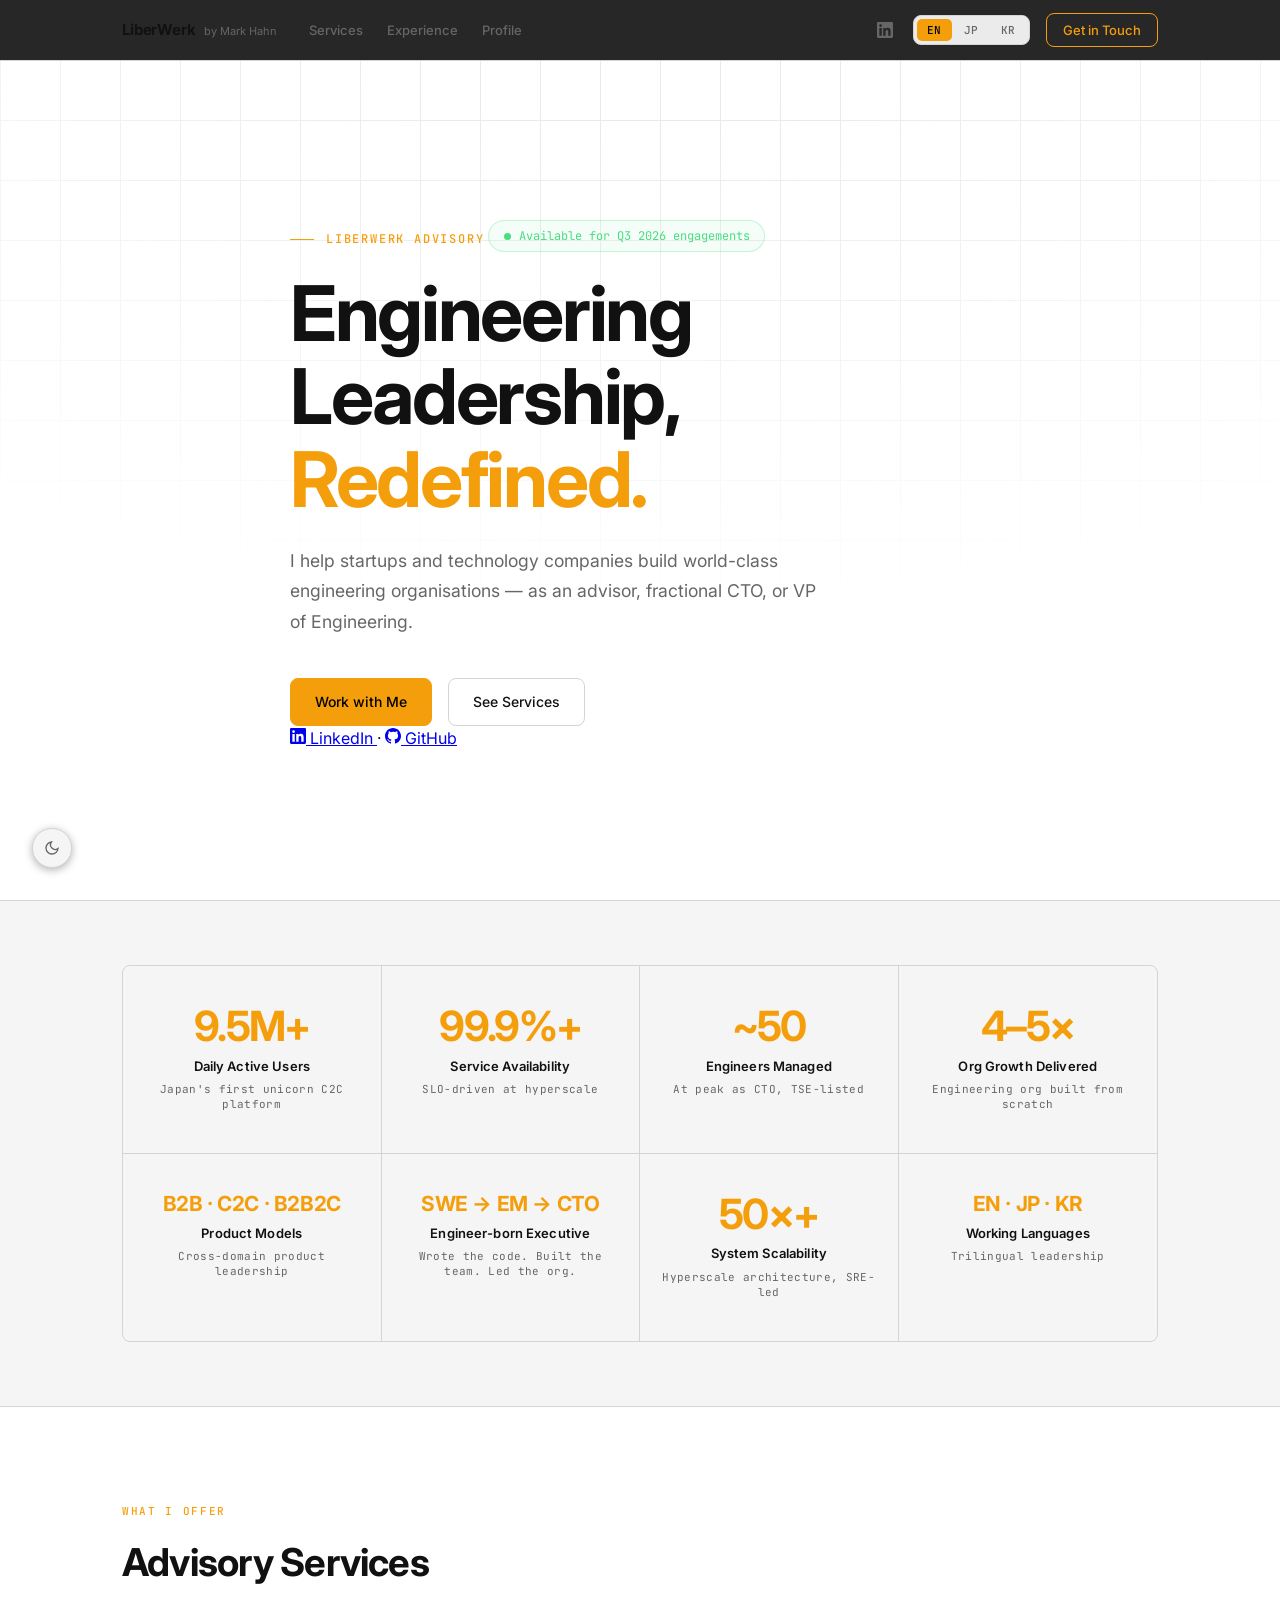
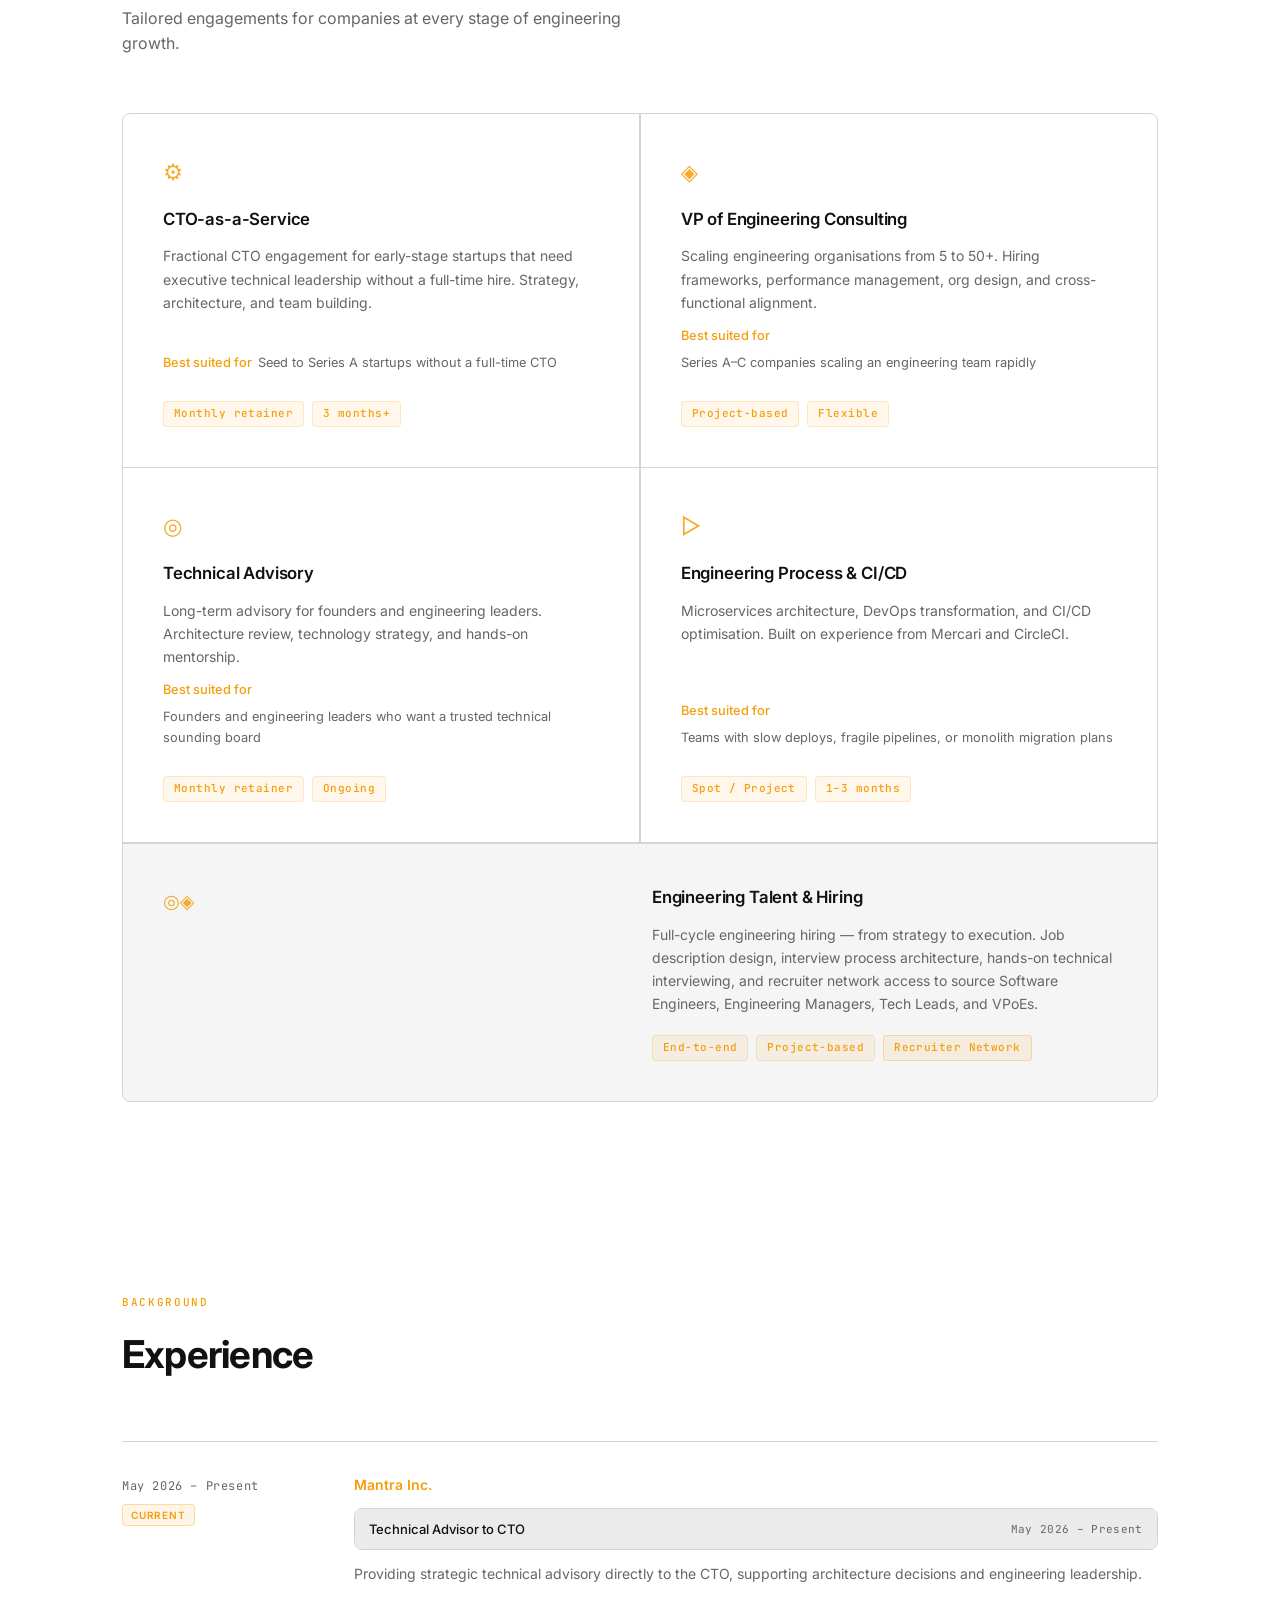
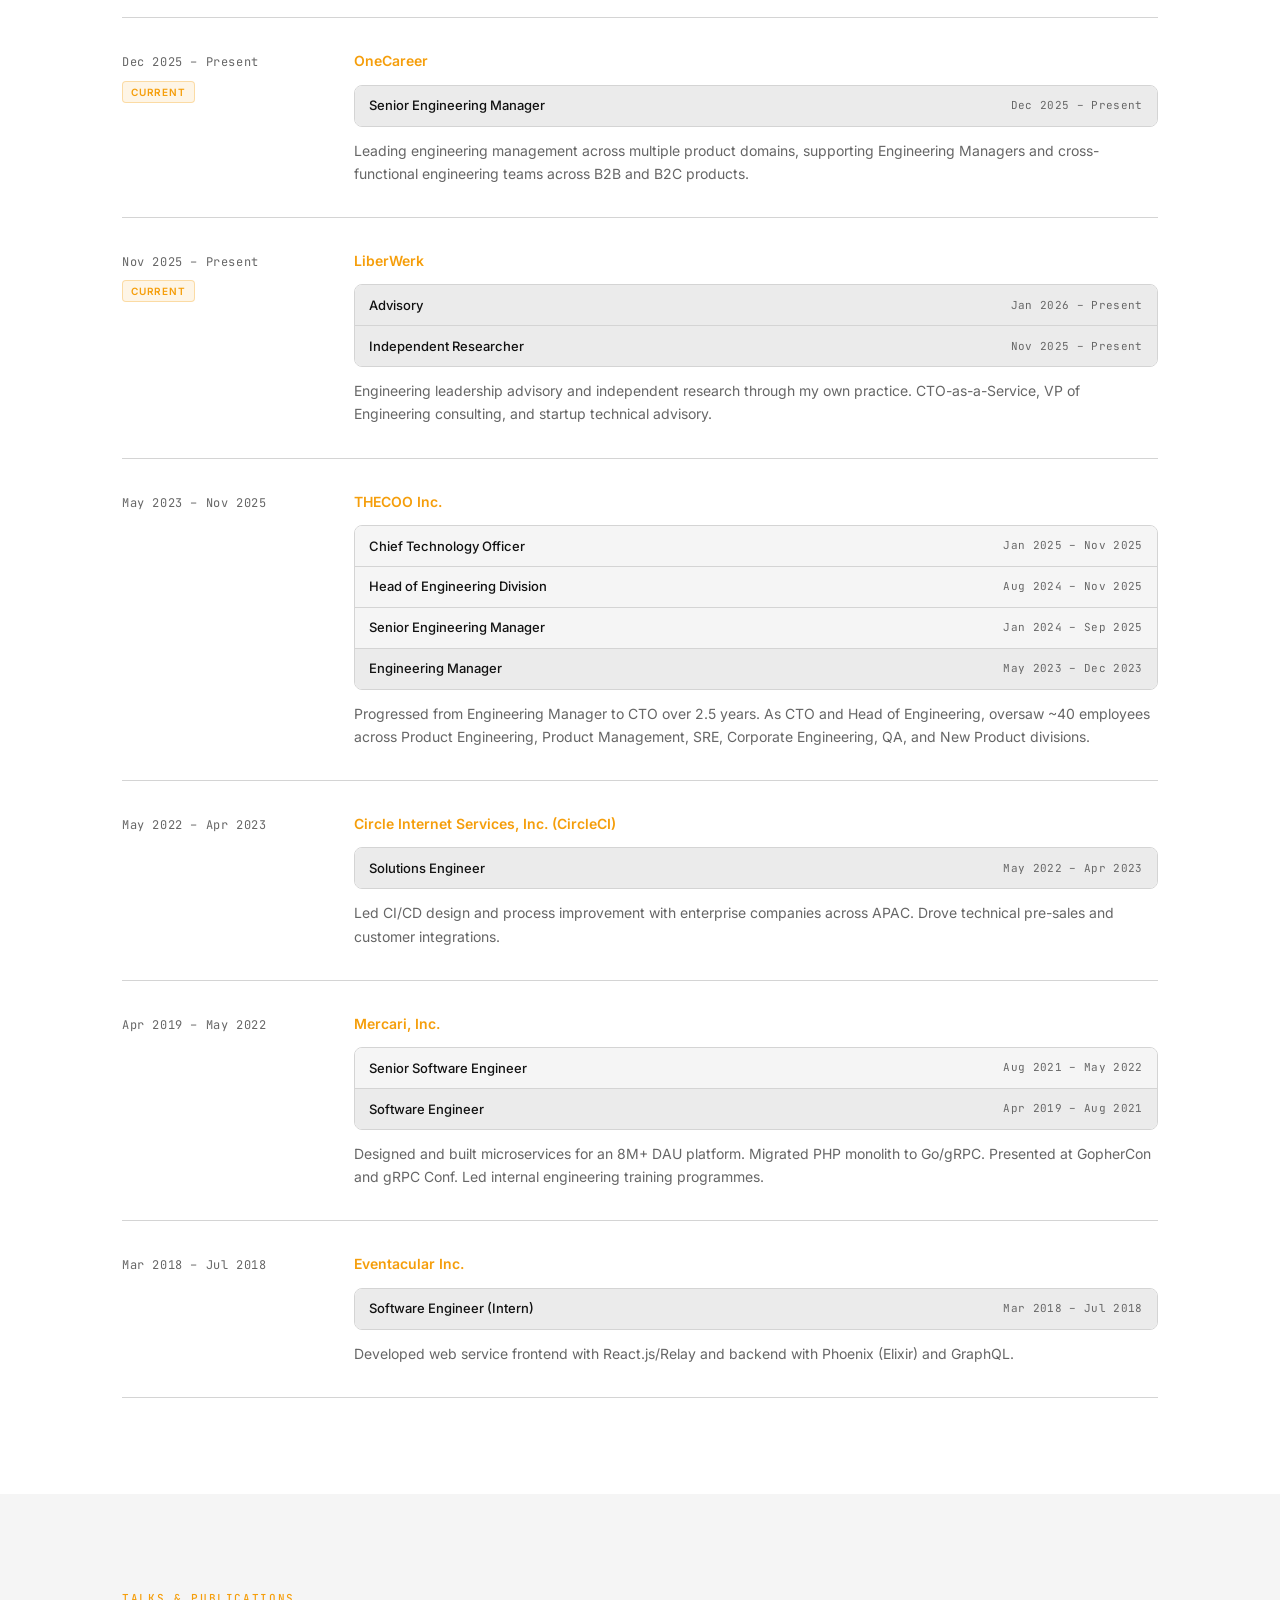
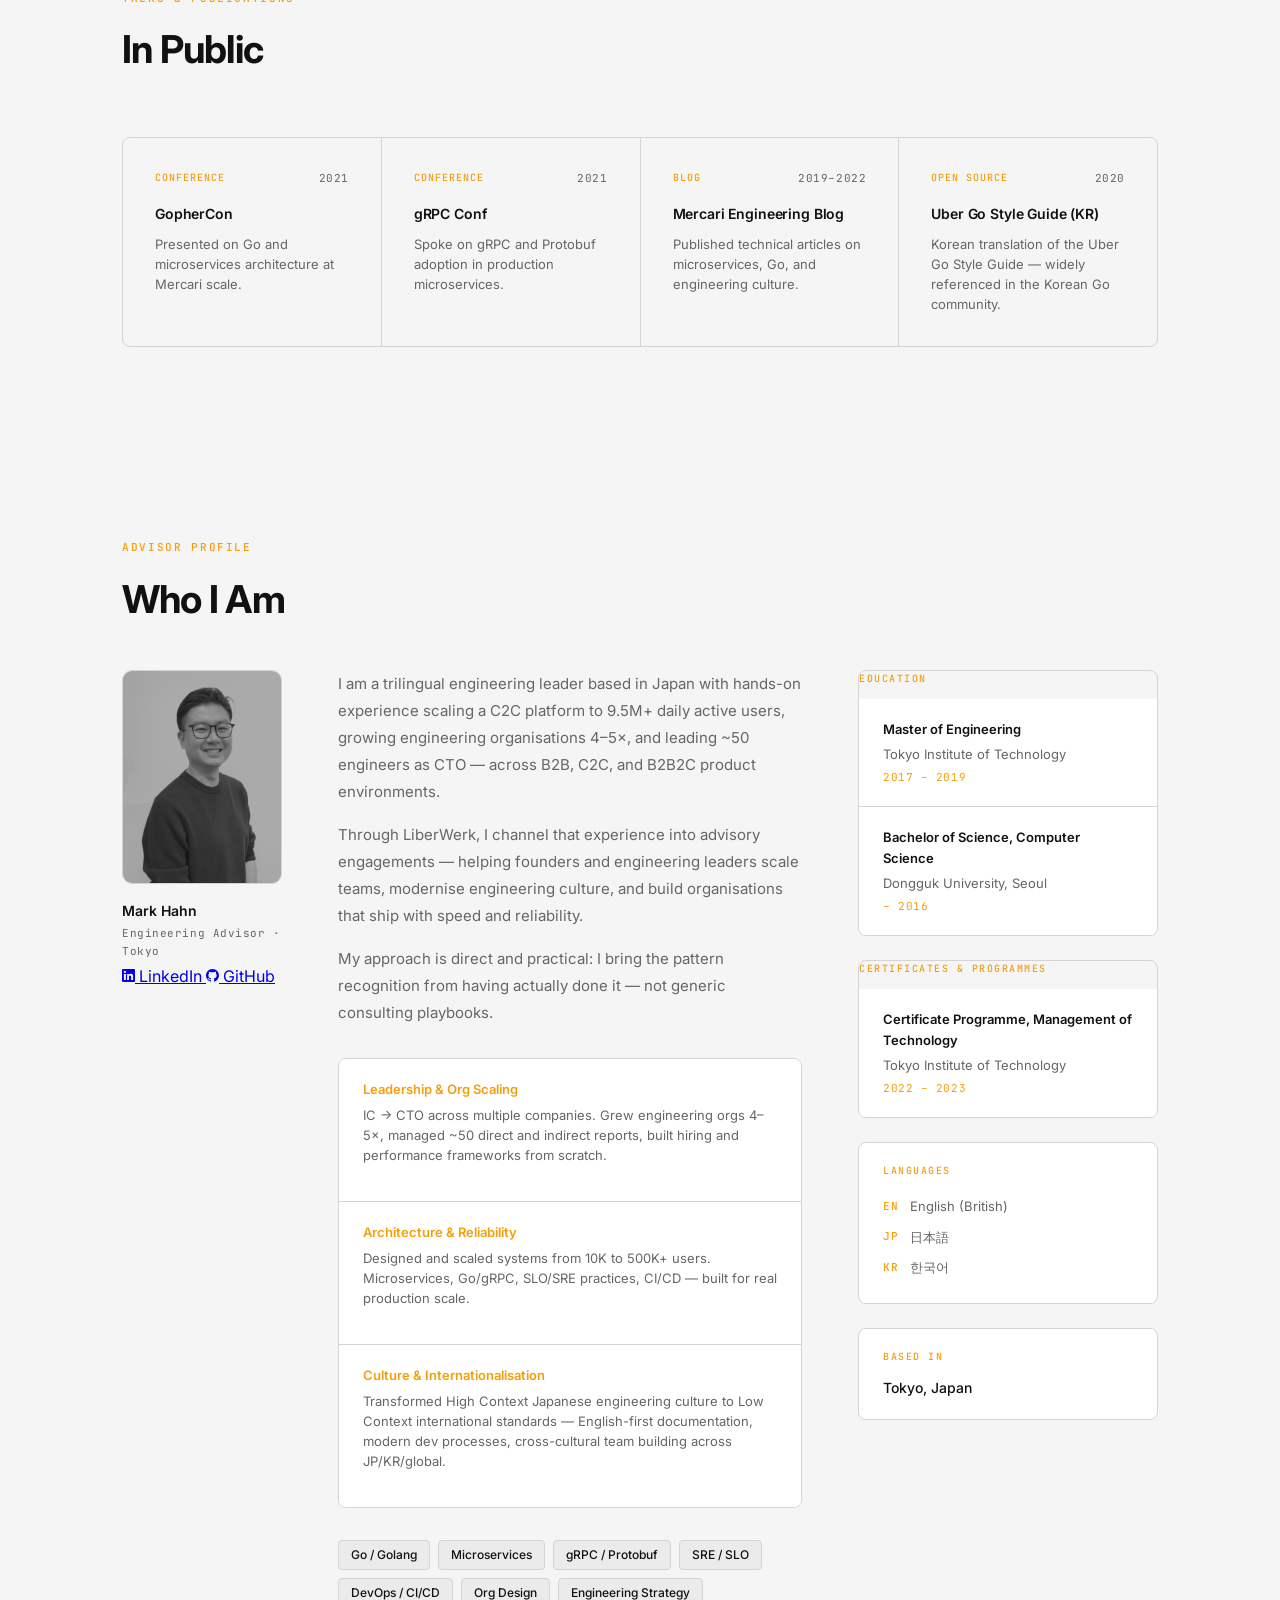
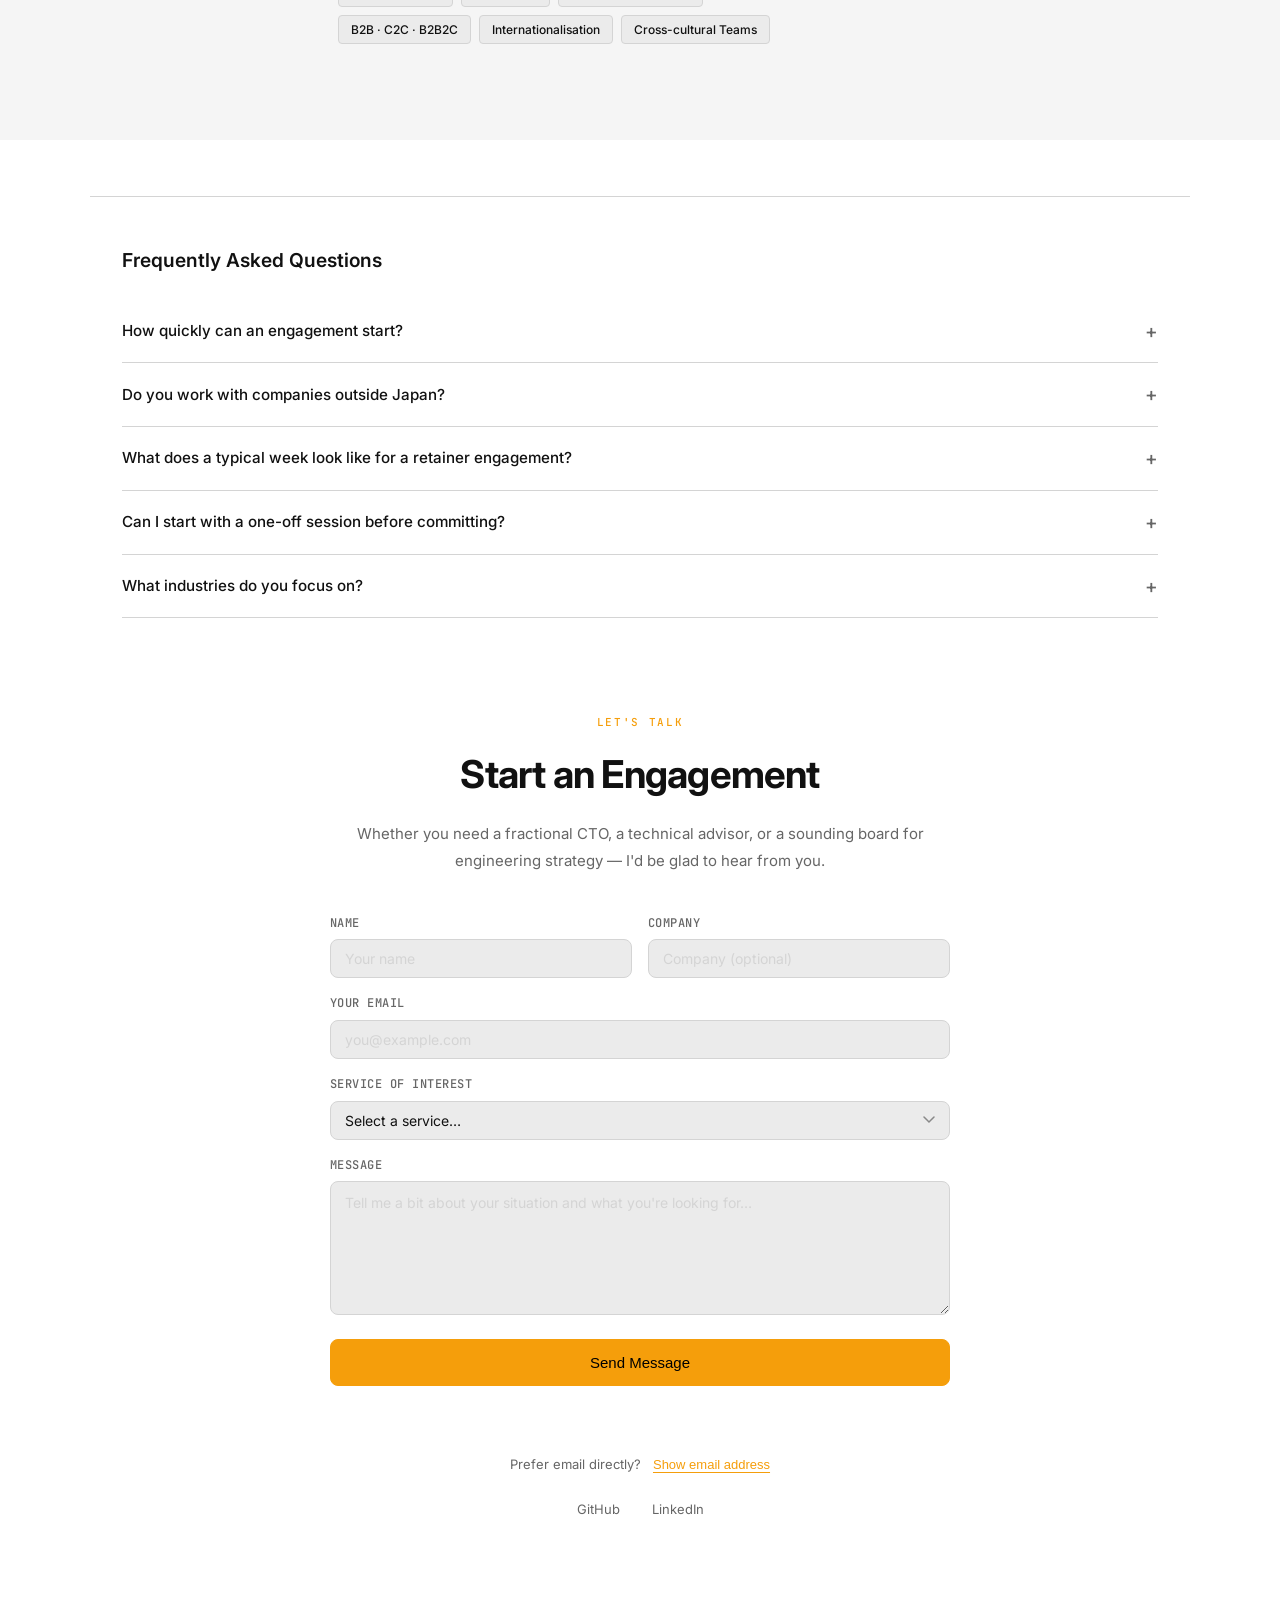
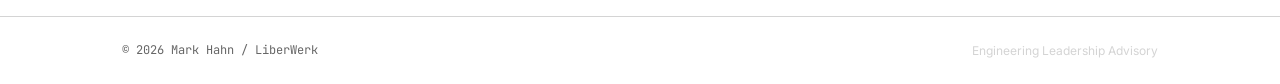
==== commit 604464cd: "sync: update from tangoenskai/tangoenskai.github.io [skip ci]" ====
--- a/index.html
+++ b/index.html
@@ -70,6 +70,7 @@
   <link rel="preconnect" href="https://fonts.gstatic.com" crossorigin />
   <link href="https://fonts.googleapis.com/css2?family=Inter:wght@300;400;500;600;700&family=JetBrains+Mono:wght@400;500&display=swap" rel="stylesheet" />
   <link rel="stylesheet" href="main.css" />
+  <link rel="sitemap" type="application/xml" title="Sitemap" href="/sitemap.xml" />
 </head>
 <body>
 
@@ -80,7 +81,7 @@
       <div class="nav-links">
         <a href="#services" data-i18n="nav.services">Services</a>
         <a href="#experience" data-i18n="nav.experience">Experience</a>
-        <a href="#about" data-i18n="nav.about">About</a>
+        <a href="#about" data-i18n="nav.about">Profile</a>
       </div>
       <div class="nav-right">
         <a href="https://www.linkedin.com/in/junhahn/" target="_blank" rel="noopener" class="nav-social-link" aria-label="LinkedIn">
@@ -298,6 +299,321 @@
       </div>
     </div>
 
+  </section>
+  <!-- EXPERIENCE -->
+  <section class="experience" id="experience">
+    <div class="container">
+      <div class="section-header fade-in">
+        <div class="section-tag mono" data-i18n="exp.tag">Background</div>
+        <h2 data-i18n="exp.title">Experience</h2>
+      </div>
+      <div class="timeline">
+
+        <!-- Mantra Inc. -->
+        <div class="timeline-item fade-in">
+          <div class="timeline-meta">
+            <span class="timeline-date mono">May 2026 – Present</span>
+            <span class="timeline-badge" data-i18n="badge.current">Current</span>
+          </div>
+          <div class="timeline-content">
+            <div class="timeline-company">Mantra Inc.</div>
+            <div class="role-list">
+              <div class="role-item">
+                <span class="role-title">Technical Advisor to CTO</span>
+                <span class="role-period mono">May 2026 – Present</span>
+              </div>
+            </div>
+            <p data-i18n="exp.mantra">Providing strategic technical advisory directly to the CTO, supporting architecture decisions and engineering leadership.</p>
+          </div>
+        </div>
+
+        <!-- OneCareer -->
+        <div class="timeline-item fade-in">
+          <div class="timeline-meta">
+            <span class="timeline-date mono">Dec 2025 – Present</span>
+            <span class="timeline-badge" data-i18n="badge.current">Current</span>
+          </div>
+          <div class="timeline-content">
+            <div class="timeline-company">OneCareer</div>
+            <div class="role-list">
+              <div class="role-item">
+                <span class="role-title">Senior Engineering Manager</span>
+                <span class="role-period mono">Dec 2025 – Present</span>
+              </div>
+            </div>
+            <p data-i18n="exp.onecareer">Leading engineering management across multiple product domains, supporting Engineering Managers and cross-functional engineering teams across B2B and B2C products.</p>
+          </div>
+        </div>
+
+        <!-- LiberWerk -->
+        <div class="timeline-item fade-in">
+          <div class="timeline-meta">
+            <span class="timeline-date mono">Nov 2025 – Present</span>
+            <span class="timeline-badge" data-i18n="badge.current">Current</span>
+          </div>
+          <div class="timeline-content">
+            <div class="timeline-company">LiberWerk</div>
+            <div class="role-list">
+              <div class="role-item">
+                <span class="role-title" data-i18n="role.liberwerk.advisory">Advisory</span>
+                <span class="role-period mono">Jan 2026 – Present</span>
+              </div>
+              <div class="role-item">
+                <span class="role-title" data-i18n="role.liberwerk.researcher">Independent Researcher</span>
+                <span class="role-period mono">Nov 2025 – Present</span>
+              </div>
+            </div>
+            <p data-i18n="exp.liberwerk">Engineering leadership advisory and independent research through my own practice. CTO-as-a-Service, VP of Engineering consulting, and startup technical advisory.</p>
+          </div>
+        </div>
+
+        <!-- THECOO Inc. -->
+        <div class="timeline-item fade-in">
+          <div class="timeline-meta">
+            <span class="timeline-date mono">May 2023 – Nov 2025</span>
+          </div>
+          <div class="timeline-content">
+            <div class="timeline-company">THECOO Inc.</div>
+            <div class="role-list">
+              <div class="role-item role-item--promoted">
+                <span class="role-title" data-i18n="role.thecoo.cto">Chief Technology Officer</span>
+                <span class="role-period mono">Jan 2025 – Nov 2025</span>
+              </div>
+              <div class="role-item role-item--promoted">
+                <span class="role-title" data-i18n="role.thecoo.hoe">Head of Engineering Division</span>
+                <span class="role-period mono">Aug 2024 – Nov 2025</span>
+              </div>
+              <div class="role-item role-item--promoted">
+                <span class="role-title" data-i18n="role.thecoo.sem">Senior Engineering Manager</span>
+                <span class="role-period mono">Jan 2024 – Sep 2025</span>
+              </div>
+              <div class="role-item">
+                <span class="role-title" data-i18n="role.thecoo.em">Engineering Manager</span>
+                <span class="role-period mono">May 2023 – Dec 2023</span>
+              </div>
+            </div>
+            <p data-i18n="exp.thecoo">Progressed from Engineering Manager to CTO over 2.5 years. As CTO and Head of Engineering, oversaw ~40 employees across Product Engineering, Product Management, SRE, Corporate Engineering, QA, and New Product divisions.</p>
+          </div>
+        </div>
+
+        <!-- CircleCI -->
+        <div class="timeline-item fade-in">
+          <div class="timeline-meta">
+            <span class="timeline-date mono">May 2022 – Apr 2023</span>
+          </div>
+          <div class="timeline-content">
+            <div class="timeline-company">Circle Internet Services, Inc. (CircleCI)</div>
+            <div class="role-list">
+              <div class="role-item">
+                <span class="role-title" data-i18n="role.circleci.se">Solutions Engineer</span>
+                <span class="role-period mono">May 2022 – Apr 2023</span>
+              </div>
+            </div>
+            <p data-i18n="exp.circleci">Led CI/CD design and process improvement with enterprise companies across APAC. Drove technical pre-sales and customer integrations.</p>
+          </div>
+        </div>
+
+        <!-- Mercari -->
+        <div class="timeline-item fade-in">
+          <div class="timeline-meta">
+            <span class="timeline-date mono">Apr 2019 – May 2022</span>
+          </div>
+          <div class="timeline-content">
+            <div class="timeline-company">Mercari, Inc.</div>
+            <div class="role-list">
+              <div class="role-item role-item--promoted">
+                <span class="role-title" data-i18n="role.mercari.sse">Senior Software Engineer</span>
+                <span class="role-period mono">Aug 2021 – May 2022</span>
+              </div>
+              <div class="role-item">
+                <span class="role-title" data-i18n="role.mercari.se">Software Engineer</span>
+                <span class="role-period mono">Apr 2019 – Aug 2021</span>
+              </div>
+            </div>
+            <p data-i18n="exp.mercari">Designed and built microservices for an 8M+ DAU platform. Migrated PHP monolith to Go/gRPC. Presented at GopherCon and gRPC Conf. Led internal engineering training programmes.</p>
+          </div>
+        </div>
+
+        <!-- Eventacular -->
+        <div class="timeline-item fade-in">
+          <div class="timeline-meta">
+            <span class="timeline-date mono">Mar 2018 – Jul 2018</span>
+          </div>
+          <div class="timeline-content">
+            <div class="timeline-company">Eventacular Inc.</div>
+            <div class="role-list">
+              <div class="role-item">
+                <span class="role-title" data-i18n="role.eventacular.se">Software Engineer (Intern)</span>
+                <span class="role-period mono">Mar 2018 – Jul 2018</span>
+              </div>
+            </div>
+            <p data-i18n="exp.eventacular">Developed web service frontend with React.js/Relay and backend with Phoenix (Elixir) and GraphQL.</p>
+          </div>
+        </div>
+
+      </div>
+    </div>
+  </section>
+
+  <!-- SOCIAL PROOF -->
+  <section class="proof" id="proof">
+    <div class="container">
+      <div class="section-header fade-in">
+        <div class="section-tag mono" data-i18n="proof.tag">Talks &amp; Publications</div>
+        <h2 data-i18n="proof.title">In Public</h2>
+      </div>
+      <div class="proof-grid">
+        <a class="proof-card fade-in" href="https://github.com/TangoEnSkai" target="_blank" rel="noopener">
+          <div class="proof-card-top">
+            <span class="proof-type mono" data-i18n="proof.type.conf">Conference</span>
+            <span class="proof-year mono">2021</span>
+          </div>
+          <h4 data-i18n="proof.gophercon.title">GopherCon</h4>
+          <p data-i18n="proof.gophercon">Presented on Go and microservices architecture at Mercari scale.</p>
+        </a>
+        <a class="proof-card fade-in" href="https://github.com/TangoEnSkai" target="_blank" rel="noopener">
+          <div class="proof-card-top">
+            <span class="proof-type mono" data-i18n="proof.type.conf">Conference</span>
+            <span class="proof-year mono">2021</span>
+          </div>
+          <h4 data-i18n="proof.grpcconf.title">gRPC Conf</h4>
+          <p data-i18n="proof.grpcconf">Spoke on gRPC and Protobuf adoption in production microservices.</p>
+        </a>
+        <a class="proof-card fade-in" href="https://engineering.mercari.com" target="_blank" rel="noopener">
+          <div class="proof-card-top">
+            <span class="proof-type mono" data-i18n="proof.type.blog">Blog</span>
+            <span class="proof-year mono">2019–2022</span>
+          </div>
+          <h4 data-i18n="proof.mercariblog.title">Mercari Engineering Blog</h4>
+          <p data-i18n="proof.mercariblog">Published technical articles on microservices, Go, and engineering culture.</p>
+        </a>
+        <a class="proof-card fade-in" href="https://github.com/TangoEnSkai/uber-go-style-guide-kr" target="_blank" rel="noopener">
+          <div class="proof-card-top">
+            <span class="proof-type mono" data-i18n="proof.type.oss">Open Source</span>
+            <span class="proof-year mono">2020</span>
+          </div>
+          <h4 data-i18n="proof.uberstyle.title">Uber Go Style Guide (KR)</h4>
+          <p data-i18n="proof.uberstyle">Korean translation of the Uber Go Style Guide — widely referenced in the Korean Go community.</p>
+        </a>
+      </div>
+    </div>
+  </section>
+
+  <!-- ABOUT / ADVISOR PROFILE -->
+  <section class="about" id="about">
+    <div class="container">
+      <div class="section-header fade-in">
+        <div class="section-tag mono" data-i18n="about.tag">Advisor Profile</div>
+        <h2 data-i18n="about.title">Who I Am</h2>
+      </div>
+      <div class="about-grid">
+        <div class="about-photo fade-in">
+          <div class="photo-wrap">
+            <img src="assets/mark-hahn.jpg" alt="Mark Hahn" width="480" height="640" loading="lazy" />
+          </div>
+          <div class="photo-caption">
+            <span class="photo-name">Mark Hahn</span>
+            <span class="photo-title mono" data-i18n="photo.title">Engineering Advisor · Tokyo</span>
+            <div class="photo-social">
+              <a href="https://www.linkedin.com/in/junhahn/" target="_blank" rel="noopener" class="photo-social-link">
+                <svg width="13" height="13" viewBox="0 0 24 24" fill="currentColor"><path d="M20.447 20.452h-3.554v-5.569c0-1.328-.027-3.037-1.852-3.037-1.853 0-2.136 1.445-2.136 2.939v5.667H9.351V9h3.414v1.561h.046c.477-.9 1.637-1.85 3.37-1.85 3.601 0 4.267 2.37 4.267 5.455v6.286zM5.337 7.433a2.062 2.062 0 0 1-2.063-2.065 2.064 2.064 0 1 1 2.063 2.065zm1.782 13.019H3.555V9h3.564v11.452zM22.225 0H1.771C.792 0 0 .774 0 1.729v20.542C0 23.227.792 24 1.771 24h20.451C23.2 24 24 23.227 24 22.271V1.729C24 .774 23.2 0 22.222 0h.003z"/></svg>
+                LinkedIn
+              </a>
+              <a href="https://github.com/TangoEnSkai" target="_blank" rel="noopener" class="photo-social-link">
+                <svg width="13" height="13" viewBox="0 0 24 24" fill="currentColor"><path d="M12 0C5.374 0 0 5.373 0 12c0 5.302 3.438 9.8 8.207 11.387.599.111.793-.261.793-.577v-2.234c-3.338.726-4.033-1.416-4.033-1.416-.546-1.387-1.333-1.756-1.333-1.756-1.089-.745.083-.729.083-.729 1.205.084 1.839 1.237 1.839 1.237 1.07 1.834 2.807 1.304 3.492.997.107-.775.418-1.305.762-1.604-2.665-.305-5.467-1.334-5.467-5.931 0-1.311.469-2.381 1.236-3.221-.124-.303-.535-1.524.117-3.176 0 0 1.008-.322 3.301 1.23A11.509 11.509 0 0 1 12 5.803c1.02.005 2.047.138 3.006.404 2.291-1.552 3.297-1.23 3.297-1.23.653 1.653.242 2.874.118 3.176.77.84 1.235 1.911 1.235 3.221 0 4.609-2.807 5.624-5.479 5.921.43.372.823 1.102.823 2.222v3.293c0 .319.192.694.801.576C20.566 21.797 24 17.3 24 12c0-6.627-5.373-12-12-12z"/></svg>
+                GitHub
+              </a>
+            </div>
+          </div>
+        </div>
+        <div class="about-text fade-in">
+          <p data-i18n="about.p1">
+            I am a trilingual engineering leader based in Japan with hands-on experience scaling
+            a C2C platform to 9.5M+ daily active users, growing engineering organisations 4–5×,
+            and leading ~50 engineers as CTO — across B2B, C2C, and B2B2C product environments.
+          </p>
+          <p data-i18n="about.p2">
+            Through LiberWerk, I channel that experience into advisory engagements —
+            helping founders and engineering leaders scale teams, modernise engineering culture,
+            and build organisations that ship with speed and reliability.
+          </p>
+          <p data-i18n="about.p3">
+            My approach is direct and practical: I bring the pattern recognition from having
+            actually done it — not generic consulting playbooks.
+          </p>
+
+          <div class="about-pillars">
+            <div class="pillar">
+              <div class="pillar-title" data-i18n="pillar.leadership">Leadership & Org Scaling</div>
+              <p data-i18n="pillar.leadership.desc">IC → CTO across multiple companies. Grew engineering orgs 4–5×, managed ~50 direct and indirect reports, built hiring and performance frameworks from scratch.</p>
+            </div>
+            <div class="pillar">
+              <div class="pillar-title" data-i18n="pillar.architecture">Architecture & Reliability</div>
+              <p data-i18n="pillar.architecture.desc">Designed and scaled systems from 10K to 500K+ users. Microservices, Go/gRPC, SLO/SRE practices, CI/CD — built for real production scale.</p>
+            </div>
+            <div class="pillar">
+              <div class="pillar-title" data-i18n="pillar.culture">Culture & Internationalisation</div>
+              <p data-i18n="pillar.culture.desc">Transformed High Context Japanese engineering culture to Low Context international standards — English-first documentation, modern dev processes, cross-cultural team building across JP/KR/global.</p>
+            </div>
+          </div>
+
+          <div class="about-tags">
+            <span class="tag">Go / Golang</span>
+            <span class="tag">Microservices</span>
+            <span class="tag">gRPC / Protobuf</span>
+            <span class="tag">SRE / SLO</span>
+            <span class="tag">DevOps / CI/CD</span>
+            <span class="tag">Org Design</span>
+            <span class="tag">Engineering Strategy</span>
+            <span class="tag">B2B · C2C · B2B2C</span>
+            <span class="tag">Internationalisation</span>
+            <span class="tag">Cross-cultural Teams</span>
+          </div>
+        </div>
+
+        <div class="about-sidebar fade-in">
+          <div class="about-education">
+            <div class="sidebar-label mono" data-i18n="sidebar.education">Education</div>
+            <div class="edu-card">
+              <div class="edu-degree" data-i18n="edu.master">Master of Engineering</div>
+              <div class="edu-school">Tokyo Institute of Technology</div>
+              <div class="edu-year mono">2017 – 2019</div>
+            </div>
+            <div class="edu-card">
+              <div class="edu-degree" data-i18n="edu.bachelor">Bachelor of Science, Computer Science</div>
+              <div class="edu-school">Dongguk University, Seoul</div>
+              <div class="edu-year mono">– 2016</div>
+            </div>
+          </div>
+
+          <div class="about-education">
+            <div class="sidebar-label mono" data-i18n="sidebar.certificates">Certificates &amp; Programmes</div>
+            <div class="edu-card">
+              <div class="edu-degree" data-i18n="edu.tokyotech.cert">Certificate Programme, Management of Technology</div>
+              <div class="edu-school">Tokyo Institute of Technology</div>
+              <div class="edu-year mono">2022 – 2023</div>
+            </div>
+          </div>
+
+          <div class="about-langs-block">
+            <div class="sidebar-label mono" data-i18n="sidebar.languages">Languages</div>
+            <div class="lang-item"><span class="accent mono">EN</span> English (British)</div>
+            <div class="lang-item"><span class="accent mono">JP</span> 日本語</div>
+            <div class="lang-item"><span class="accent mono">KR</span> 한국어</div>
+          </div>
+
+          <div class="about-based">
+            <div class="sidebar-label mono" data-i18n="sidebar.based">Based in</div>
+            <div class="based-value" data-i18n="sidebar.location">Tokyo, Japan</div>
+          </div>
+        </div>
+      </div>
+    </div>
+  </section>
+
+
+  <!-- FAQ -->
+  <section class="faq" id="faq">
     <!-- FAQ -->
     <div class="faq-block container fade-in">
       <h3 class="faq-title" data-i18n="faq.title">Frequently Asked Questions</h3>
@@ -324,319 +640,8 @@
         </details>
       </div>
     </div>
+
   </section>
-
-  <!-- SOCIAL PROOF -->
-  <section class="proof" id="proof">
-    <div class="container">
-      <div class="section-header fade-in">
-        <div class="section-tag mono" data-i18n="proof.tag">Talks &amp; Publications</div>
-        <h2 data-i18n="proof.title">In Public</h2>
-      </div>
-      <div class="proof-grid">
-        <a class="proof-card fade-in" href="https://github.com/TangoEnSkai" target="_blank" rel="noopener">
-          <div class="proof-card-top">
-            <span class="proof-type mono" data-i18n="proof.type.conf">Conference</span>
-            <span class="proof-year mono">2021</span>
-          </div>
-          <h4 data-i18n="proof.gophercon.title">GopherCon</h4>
-          <p data-i18n="proof.gophercon">Presented on Go and microservices architecture at Mercari scale.</p>
-        </a>
-        <a class="proof-card fade-in" href="https://github.com/TangoEnSkai" target="_blank" rel="noopener">
-          <div class="proof-card-top">
-            <span class="proof-type mono" data-i18n="proof.type.conf">Conference</span>
-            <span class="proof-year mono">2021</span>
-          </div>
-          <h4 data-i18n="proof.grpcconf.title">gRPC Conf</h4>
-          <p data-i18n="proof.grpcconf">Spoke on gRPC and Protobuf adoption in production microservices.</p>
-        </a>
-        <a class="proof-card fade-in" href="https://engineering.mercari.com" target="_blank" rel="noopener">
-          <div class="proof-card-top">
-            <span class="proof-type mono" data-i18n="proof.type.blog">Blog</span>
-            <span class="proof-year mono">2019–2022</span>
-          </div>
-          <h4 data-i18n="proof.mercariblog.title">Mercari Engineering Blog</h4>
-          <p data-i18n="proof.mercariblog">Published technical articles on microservices, Go, and engineering culture.</p>
-        </a>
-        <a class="proof-card fade-in" href="https://github.com/TangoEnSkai/uber-go-style-guide-kr" target="_blank" rel="noopener">
-          <div class="proof-card-top">
-            <span class="proof-type mono" data-i18n="proof.type.oss">Open Source</span>
-            <span class="proof-year mono">2020</span>
-          </div>
-          <h4 data-i18n="proof.uberstyle.title">Uber Go Style Guide (KR)</h4>
-          <p data-i18n="proof.uberstyle">Korean translation of the Uber Go Style Guide — widely referenced in the Korean Go community.</p>
-        </a>
-      </div>
-    </div>
-  </section>
-
-  <!-- EXPERIENCE -->
-  <section class="experience" id="experience">
-    <div class="container">
-      <div class="section-header fade-in">
-        <div class="section-tag mono" data-i18n="exp.tag">Background</div>
-        <h2 data-i18n="exp.title">Experience</h2>
-      </div>
-      <div class="timeline">
-
-        <!-- Mantra Inc. -->
-        <div class="timeline-item fade-in">
-          <div class="timeline-meta">
-            <span class="timeline-date mono">May 2026 – Present</span>
-            <span class="timeline-badge" data-i18n="badge.current">Current</span>
-          </div>
-          <div class="timeline-content">
-            <div class="timeline-company">Mantra Inc.</div>
-            <div class="role-list">
-              <div class="role-item">
-                <span class="role-title">Technical Advisor to CTO</span>
-                <span class="role-period mono">May 2026 – Present</span>
-              </div>
-            </div>
-            <p data-i18n="exp.mantra">Providing strategic technical advisory directly to the CTO, supporting architecture decisions and engineering leadership.</p>
-          </div>
-        </div>
-
-        <!-- OneCareer -->
-        <div class="timeline-item fade-in">
-          <div class="timeline-meta">
-            <span class="timeline-date mono">Dec 2025 – Present</span>
-            <span class="timeline-badge" data-i18n="badge.current">Current</span>
-          </div>
-          <div class="timeline-content">
-            <div class="timeline-company">OneCareer</div>
-            <div class="role-list">
-              <div class="role-item">
-                <span class="role-title">Senior Engineering Manager</span>
-                <span class="role-period mono">Dec 2025 – Present</span>
-              </div>
-            </div>
-            <p data-i18n="exp.onecareer">Leading engineering management across multiple product domains, supporting Engineering Managers and cross-functional engineering teams across B2B and B2C products.</p>
-          </div>
-        </div>
-
-        <!-- LiberWerk -->
-        <div class="timeline-item fade-in">
-          <div class="timeline-meta">
-            <span class="timeline-date mono">Nov 2025 – Present</span>
-            <span class="timeline-badge" data-i18n="badge.current">Current</span>
-          </div>
-          <div class="timeline-content">
-            <div class="timeline-company">LiberWerk</div>
-            <div class="role-list">
-              <div class="role-item">
-                <span class="role-title" data-i18n="role.liberwerk.advisory">Advisory</span>
-                <span class="role-period mono">Jan 2026 – Present</span>
-              </div>
-              <div class="role-item">
-                <span class="role-title" data-i18n="role.liberwerk.researcher">Independent Researcher</span>
-                <span class="role-period mono">Nov 2025 – Present</span>
-              </div>
-            </div>
-            <p data-i18n="exp.liberwerk">Engineering leadership advisory and independent research through my own practice. CTO-as-a-Service, VP of Engineering consulting, and startup technical advisory.</p>
-          </div>
-        </div>
-
-        <!-- THECOO Inc. -->
-        <div class="timeline-item fade-in">
-          <div class="timeline-meta">
-            <span class="timeline-date mono">May 2023 – Nov 2025</span>
-          </div>
-          <div class="timeline-content">
-            <div class="timeline-company">THECOO Inc.</div>
-            <div class="role-list">
-              <div class="role-item role-item--promoted">
-                <span class="role-title" data-i18n="role.thecoo.cto">Chief Technology Officer</span>
-                <span class="role-period mono">Jan 2025 – Nov 2025</span>
-              </div>
-              <div class="role-item role-item--promoted">
-                <span class="role-title" data-i18n="role.thecoo.hoe">Head of Engineering Division</span>
-                <span class="role-period mono">Aug 2024 – Nov 2025</span>
-              </div>
-              <div class="role-item role-item--promoted">
-                <span class="role-title" data-i18n="role.thecoo.sem">Senior Engineering Manager</span>
-                <span class="role-period mono">Jan 2024 – Sep 2025</span>
-              </div>
-              <div class="role-item">
-                <span class="role-title" data-i18n="role.thecoo.em">Engineering Manager</span>
-                <span class="role-period mono">May 2023 – Dec 2023</span>
-              </div>
-            </div>
-            <p data-i18n="exp.thecoo">Progressed from Engineering Manager to CTO over 2.5 years. As CTO and Head of Engineering, oversaw ~40 employees across Product Engineering, Product Management, SRE, Corporate Engineering, QA, and New Product divisions.</p>
-          </div>
-        </div>
-
-        <!-- CircleCI -->
-        <div class="timeline-item fade-in">
-          <div class="timeline-meta">
-            <span class="timeline-date mono">May 2022 – Apr 2023</span>
-          </div>
-          <div class="timeline-content">
-            <div class="timeline-company">Circle Internet Services, Inc. (CircleCI)</div>
-            <div class="role-list">
-              <div class="role-item">
-                <span class="role-title" data-i18n="role.circleci.se">Solutions Engineer</span>
-                <span class="role-period mono">May 2022 – Apr 2023</span>
-              </div>
-            </div>
-            <p data-i18n="exp.circleci">Led CI/CD design and process improvement with enterprise companies across APAC. Drove technical pre-sales and customer integrations.</p>
-          </div>
-        </div>
-
-        <!-- Mercari -->
-        <div class="timeline-item fade-in">
-          <div class="timeline-meta">
-            <span class="timeline-date mono">Apr 2019 – May 2022</span>
-          </div>
-          <div class="timeline-content">
-            <div class="timeline-company">Mercari, Inc.</div>
-            <div class="role-list">
-              <div class="role-item role-item--promoted">
-                <span class="role-title" data-i18n="role.mercari.sse">Senior Software Engineer</span>
-                <span class="role-period mono">Aug 2021 – May 2022</span>
-              </div>
-              <div class="role-item">
-                <span class="role-title" data-i18n="role.mercari.se">Software Engineer</span>
-                <span class="role-period mono">Apr 2019 – Aug 2021</span>
-              </div>
-            </div>
-            <p data-i18n="exp.mercari">Designed and built microservices for an 8M+ DAU platform. Migrated PHP monolith to Go/gRPC. Presented at GopherCon and gRPC Conf. Led internal engineering training programmes.</p>
-          </div>
-        </div>
-
-        <!-- Eventacular -->
-        <div class="timeline-item fade-in">
-          <div class="timeline-meta">
-            <span class="timeline-date mono">Mar 2018 – Jul 2018</span>
-          </div>
-          <div class="timeline-content">
-            <div class="timeline-company">Eventacular Inc.</div>
-            <div class="role-list">
-              <div class="role-item">
-                <span class="role-title" data-i18n="role.eventacular.se">Software Engineer (Intern)</span>
-                <span class="role-period mono">Mar 2018 – Jul 2018</span>
-              </div>
-            </div>
-            <p data-i18n="exp.eventacular">Developed web service frontend with React.js/Relay and backend with Phoenix (Elixir) and GraphQL.</p>
-          </div>
-        </div>
-
-      </div>
-    </div>
-  </section>
-
-  <!-- ABOUT / ADVISOR PROFILE -->
-  <section class="about" id="about">
-    <div class="container">
-      <div class="section-header fade-in">
-        <div class="section-tag mono" data-i18n="about.tag">Advisor Profile</div>
-        <h2 data-i18n="about.title">Who I Am</h2>
-      </div>
-      <div class="about-grid">
-        <div class="about-photo fade-in">
-          <div class="photo-wrap">
-            <img src="assets/mark-hahn.jpg" alt="Mark Hahn" width="480" height="640" loading="lazy" />
-          </div>
-          <div class="photo-caption">
-            <span class="photo-name">Mark Hahn</span>
-            <span class="photo-title mono" data-i18n="photo.title">Engineering Advisor · Tokyo</span>
-            <div class="photo-social">
-              <a href="https://www.linkedin.com/in/junhahn/" target="_blank" rel="noopener" class="photo-social-link">
-                <svg width="13" height="13" viewBox="0 0 24 24" fill="currentColor"><path d="M20.447 20.452h-3.554v-5.569c0-1.328-.027-3.037-1.852-3.037-1.853 0-2.136 1.445-2.136 2.939v5.667H9.351V9h3.414v1.561h.046c.477-.9 1.637-1.85 3.37-1.85 3.601 0 4.267 2.37 4.267 5.455v6.286zM5.337 7.433a2.062 2.062 0 0 1-2.063-2.065 2.064 2.064 0 1 1 2.063 2.065zm1.782 13.019H3.555V9h3.564v11.452zM22.225 0H1.771C.792 0 0 .774 0 1.729v20.542C0 23.227.792 24 1.771 24h20.451C23.2 24 24 23.227 24 22.271V1.729C24 .774 23.2 0 22.222 0h.003z"/></svg>
-                LinkedIn
-              </a>
-              <a href="https://github.com/TangoEnSkai" target="_blank" rel="noopener" class="photo-social-link">
-                <svg width="13" height="13" viewBox="0 0 24 24" fill="currentColor"><path d="M12 0C5.374 0 0 5.373 0 12c0 5.302 3.438 9.8 8.207 11.387.599.111.793-.261.793-.577v-2.234c-3.338.726-4.033-1.416-4.033-1.416-.546-1.387-1.333-1.756-1.333-1.756-1.089-.745.083-.729.083-.729 1.205.084 1.839 1.237 1.839 1.237 1.07 1.834 2.807 1.304 3.492.997.107-.775.418-1.305.762-1.604-2.665-.305-5.467-1.334-5.467-5.931 0-1.311.469-2.381 1.236-3.221-.124-.303-.535-1.524.117-3.176 0 0 1.008-.322 3.301 1.23A11.509 11.509 0 0 1 12 5.803c1.02.005 2.047.138 3.006.404 2.291-1.552 3.297-1.23 3.297-1.23.653 1.653.242 2.874.118 3.176.77.84 1.235 1.911 1.235 3.221 0 4.609-2.807 5.624-5.479 5.921.43.372.823 1.102.823 2.222v3.293c0 .319.192.694.801.576C20.566 21.797 24 17.3 24 12c0-6.627-5.373-12-12-12z"/></svg>
-                GitHub
-              </a>
-            </div>
-          </div>
-        </div>
-        <div class="about-text fade-in">
-          <p data-i18n="about.p1">
-            I am a trilingual engineering leader based in Japan with hands-on experience scaling
-            a C2C platform to 9.5M+ daily active users, growing engineering organisations 4–5×,
-            and leading ~50 engineers as CTO — across B2B, C2C, and B2B2C product environments.
-          </p>
-          <p data-i18n="about.p2">
-            Through LiberWerk, I channel that experience into advisory engagements —
-            helping founders and engineering leaders scale teams, modernise engineering culture,
-            and build organisations that ship with speed and reliability.
-          </p>
-          <p data-i18n="about.p3">
-            My approach is direct and practical: I bring the pattern recognition from having
-            actually done it — not generic consulting playbooks.
-          </p>
-
-          <div class="about-pillars">
-            <div class="pillar">
-              <div class="pillar-title" data-i18n="pillar.leadership">Leadership & Org Scaling</div>
-              <p data-i18n="pillar.leadership.desc">IC → CTO across multiple companies. Grew engineering orgs 4–5×, managed ~50 direct and indirect reports, built hiring and performance frameworks from scratch.</p>
-            </div>
-            <div class="pillar">
-              <div class="pillar-title" data-i18n="pillar.architecture">Architecture & Reliability</div>
-              <p data-i18n="pillar.architecture.desc">Designed and scaled systems from 10K to 500K+ users. Microservices, Go/gRPC, SLO/SRE practices, CI/CD — built for real production scale.</p>
-            </div>
-            <div class="pillar">
-              <div class="pillar-title" data-i18n="pillar.culture">Culture & Internationalisation</div>
-              <p data-i18n="pillar.culture.desc">Transformed High Context Japanese engineering culture to Low Context international standards — English-first documentation, modern dev processes, cross-cultural team building across JP/KR/global.</p>
-            </div>
-          </div>
-
-          <div class="about-tags">
-            <span class="tag">Go / Golang</span>
-            <span class="tag">Microservices</span>
-            <span class="tag">gRPC / Protobuf</span>
-            <span class="tag">SRE / SLO</span>
-            <span class="tag">DevOps / CI/CD</span>
-            <span class="tag">Org Design</span>
-            <span class="tag">Engineering Strategy</span>
-            <span class="tag">B2B · C2C · B2B2C</span>
-            <span class="tag">Internationalisation</span>
-            <span class="tag">Cross-cultural Teams</span>
-          </div>
-        </div>
-
-        <div class="about-sidebar fade-in">
-          <div class="about-education">
-            <div class="sidebar-label mono" data-i18n="sidebar.education">Education</div>
-            <div class="edu-card">
-              <div class="edu-degree" data-i18n="edu.master">Master of Engineering</div>
-              <div class="edu-school">Tokyo Institute of Technology</div>
-              <div class="edu-year mono">2017 – 2019</div>
-            </div>
-            <div class="edu-card">
-              <div class="edu-degree" data-i18n="edu.bachelor">Bachelor of Science, Computer Science</div>
-              <div class="edu-school">Dongguk University, Seoul</div>
-              <div class="edu-year mono">– 2016</div>
-            </div>
-          </div>
-
-          <div class="about-education">
-            <div class="sidebar-label mono" data-i18n="sidebar.certificates">Certificates &amp; Programmes</div>
-            <div class="edu-card">
-              <div class="edu-degree" data-i18n="edu.tokyotech.cert">Certificate Programme, Management of Technology</div>
-              <div class="edu-school">Tokyo Institute of Technology</div>
-              <div class="edu-year mono">2022 – 2023</div>
-            </div>
-          </div>
-
-          <div class="about-langs-block">
-            <div class="sidebar-label mono" data-i18n="sidebar.languages">Languages</div>
-            <div class="lang-item"><span class="accent mono">EN</span> English (British)</div>
-            <div class="lang-item"><span class="accent mono">JP</span> 日本語</div>
-            <div class="lang-item"><span class="accent mono">KR</span> 한국어</div>
-          </div>
-
-          <div class="about-based">
-            <div class="sidebar-label mono" data-i18n="sidebar.based">Based in</div>
-            <div class="based-value" data-i18n="sidebar.location">Tokyo, Japan</div>
-          </div>
-        </div>
-      </div>
-    </div>
-  </section>
-
   <!-- CONTACT -->
   <section class="contact" id="contact">
     <div class="container">
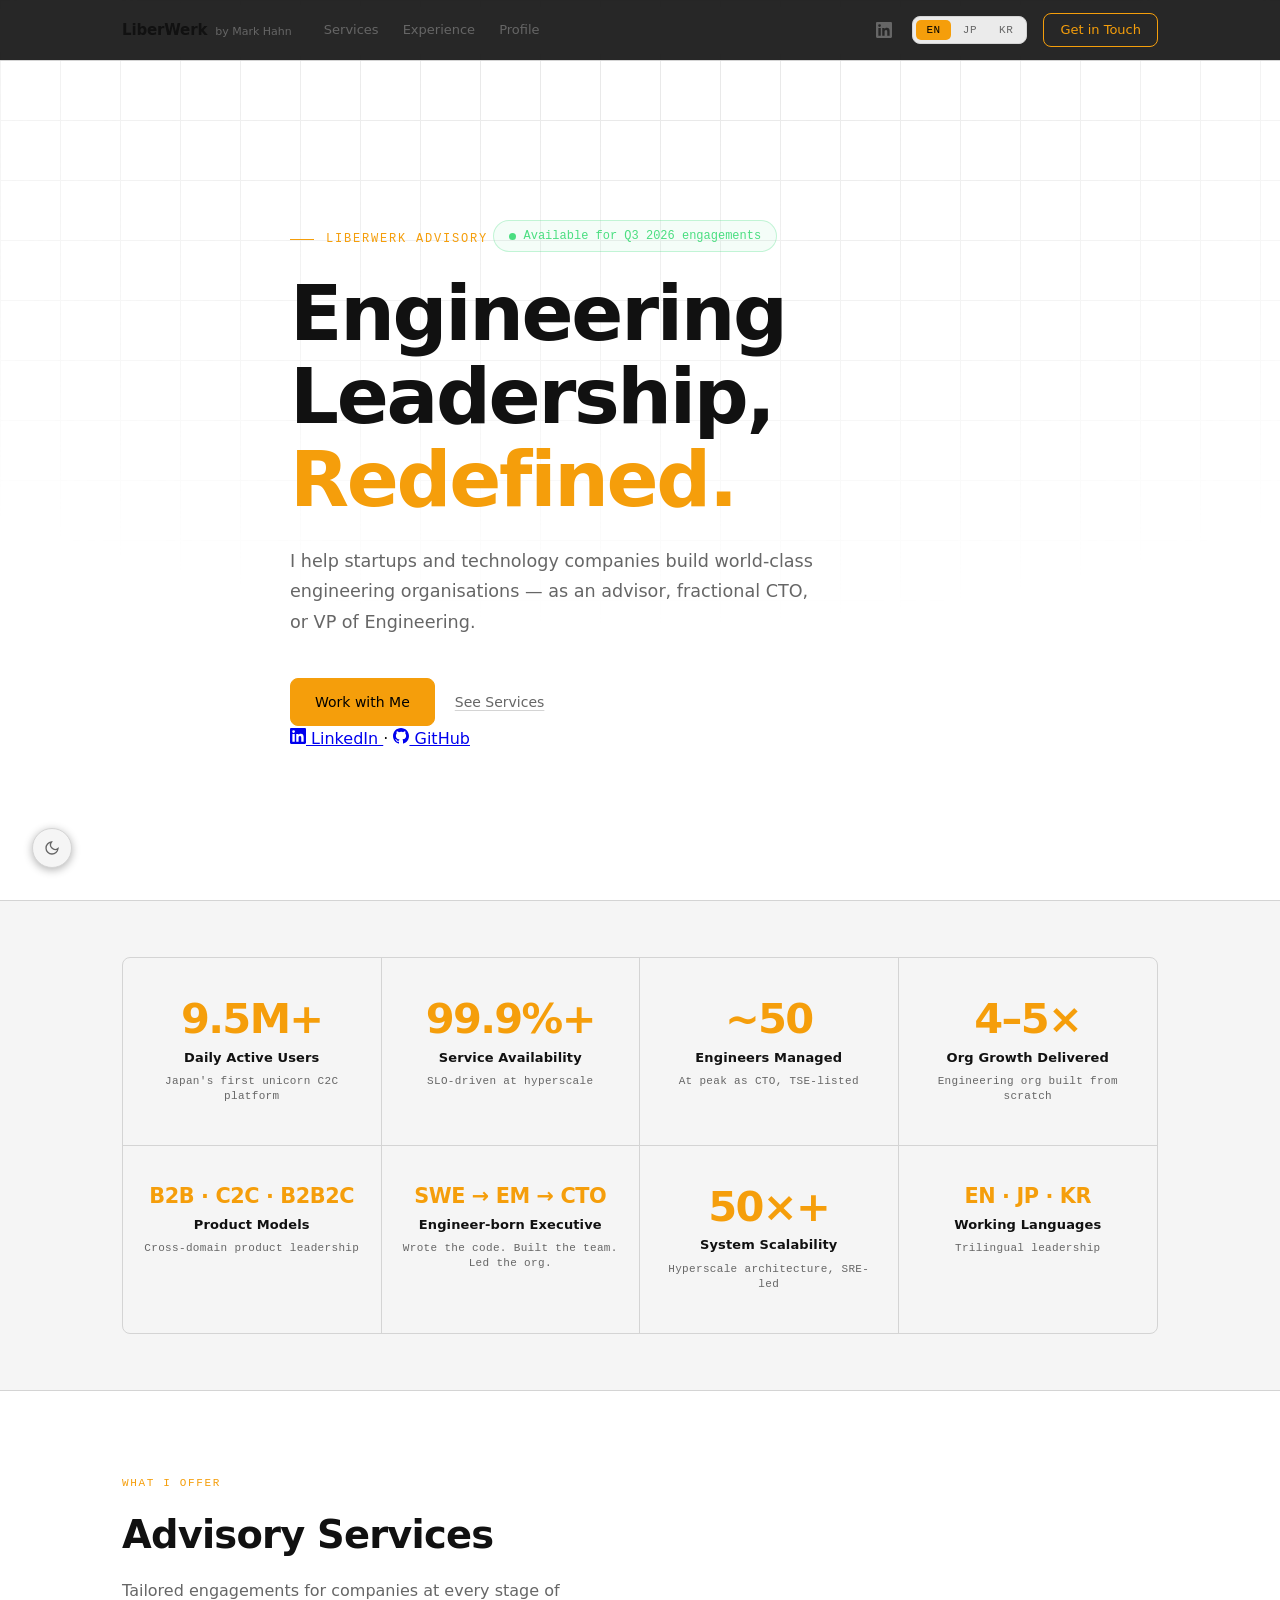
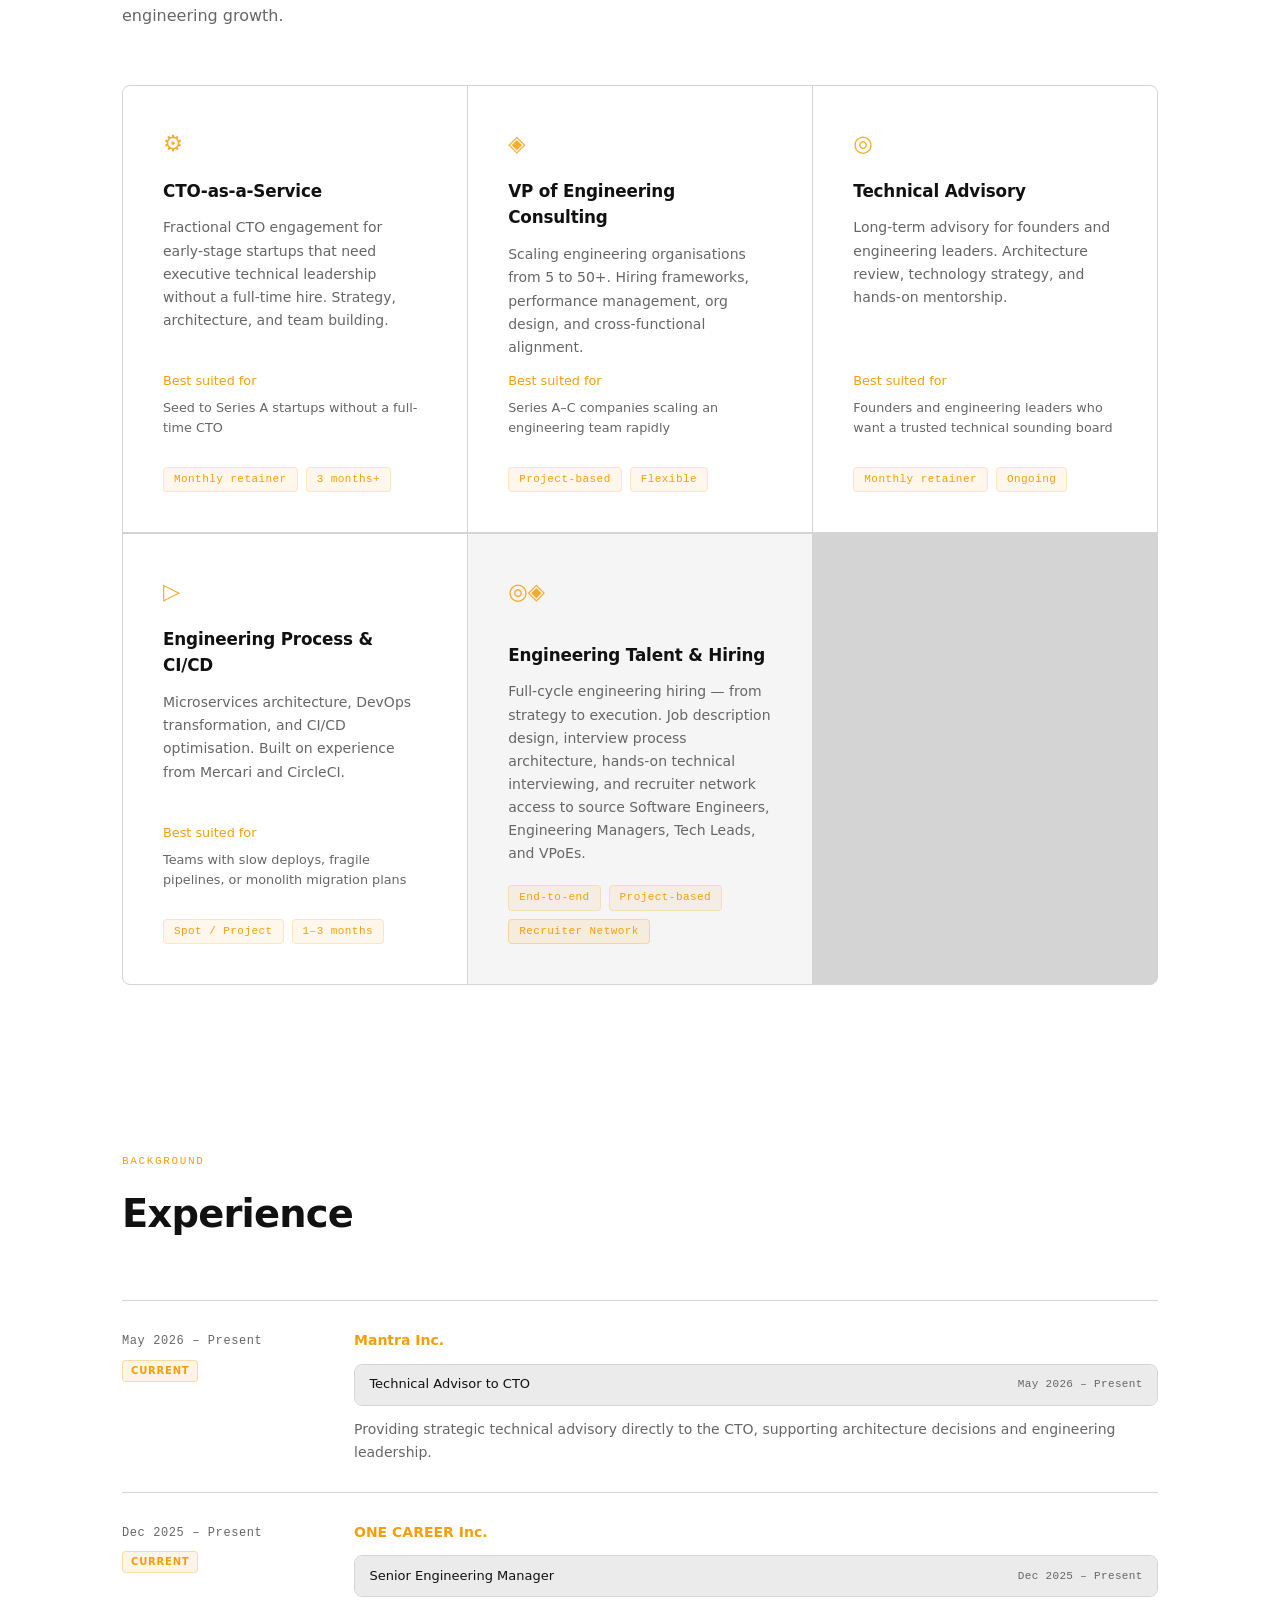
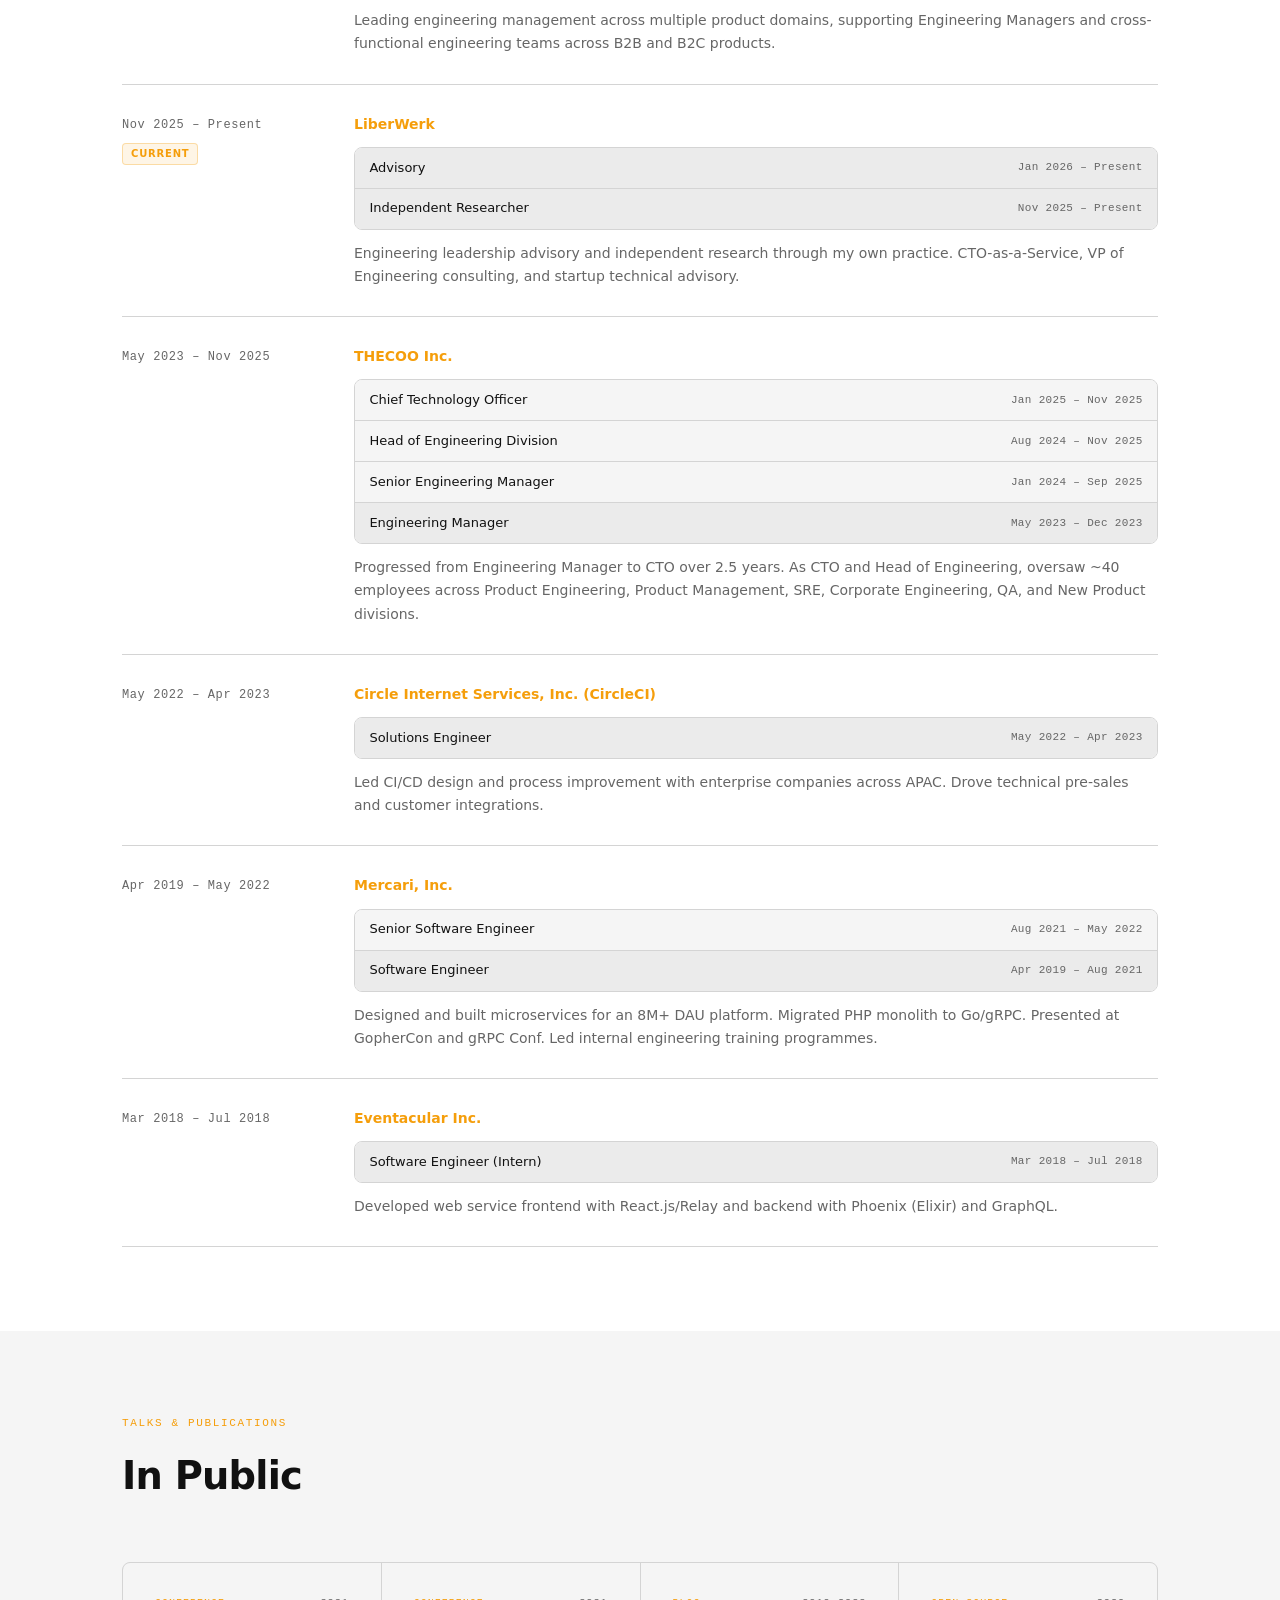
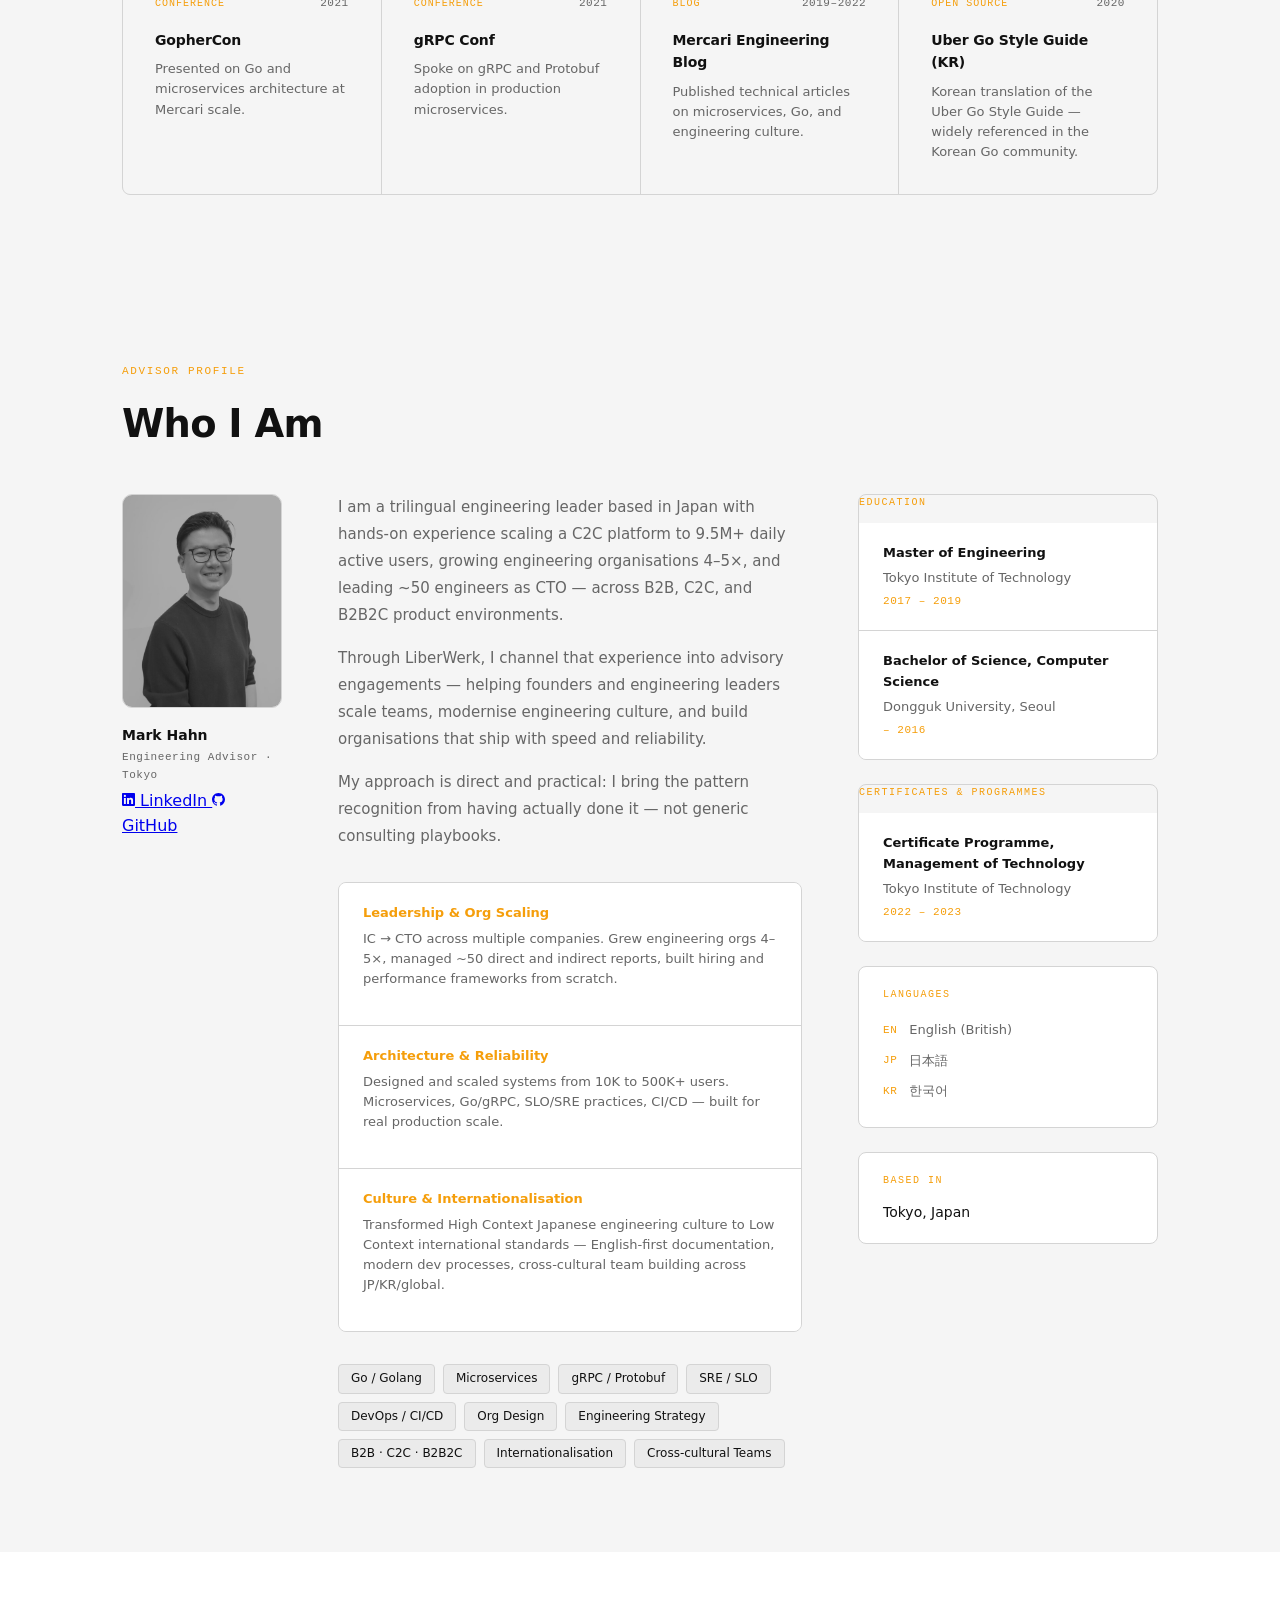
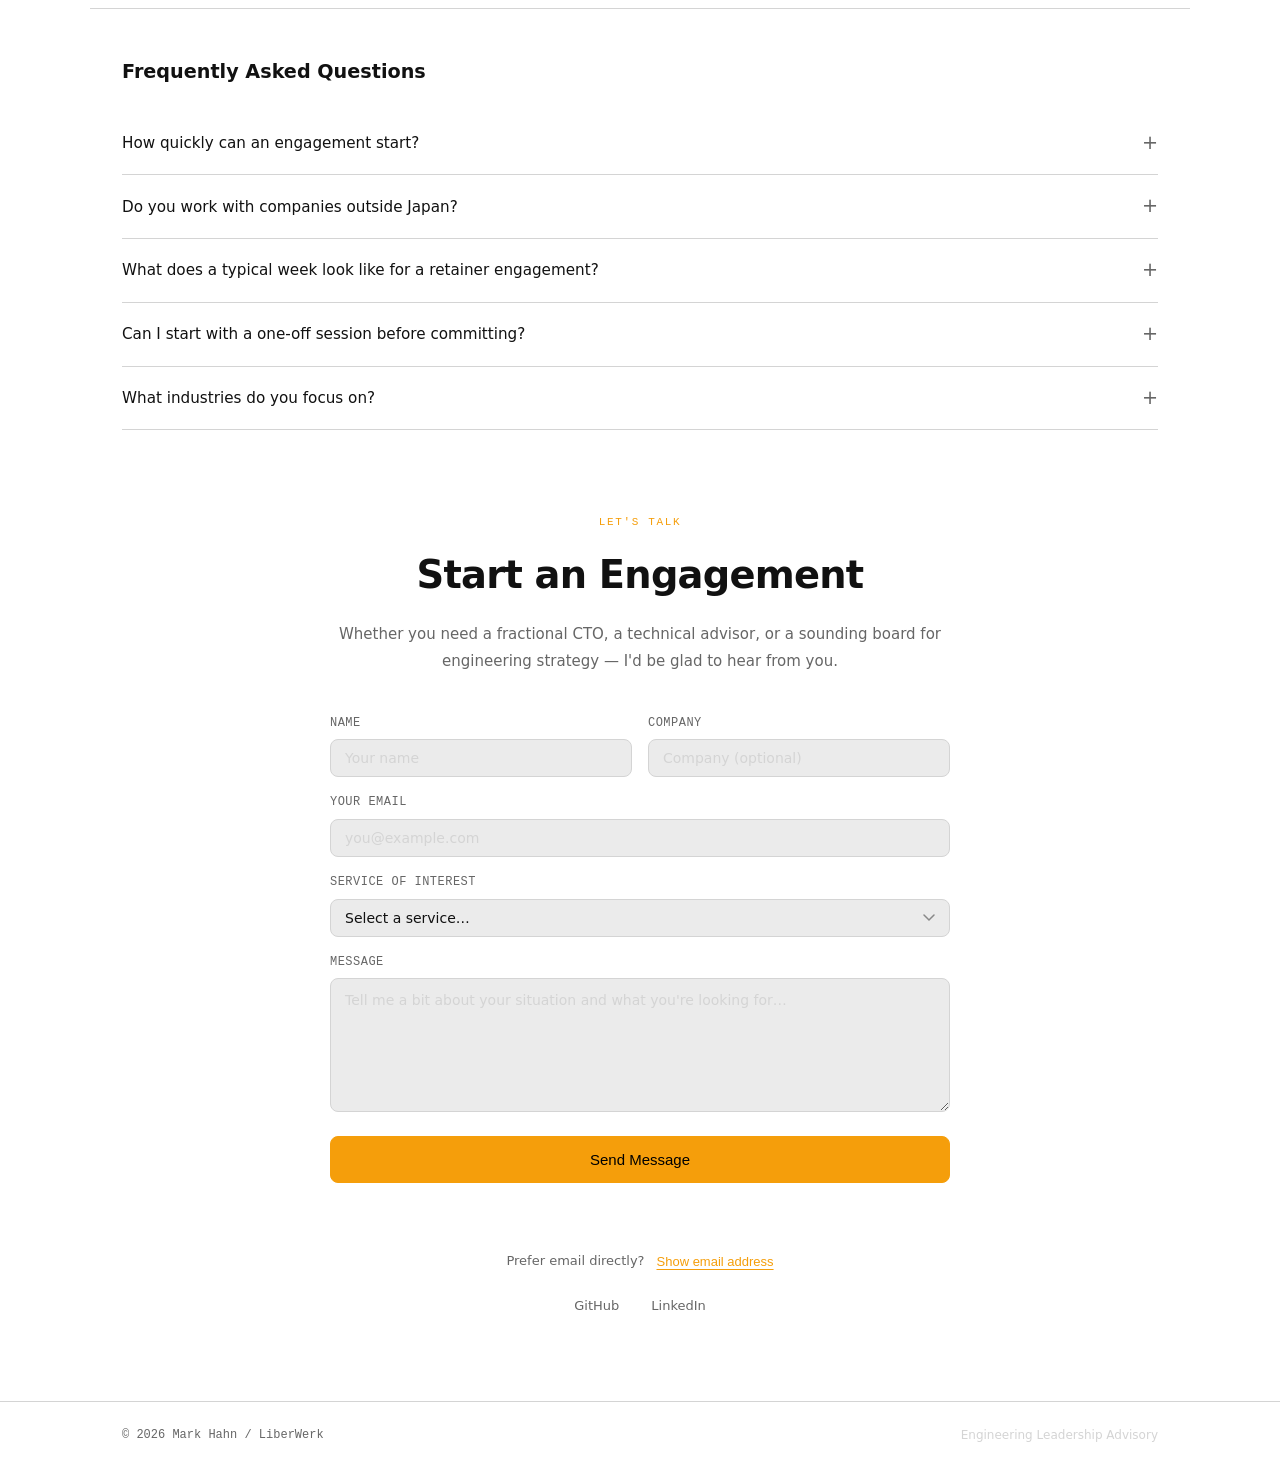
==== commit 8ad0d6c8: "sync: update from tangoenskai/tangoenskai.github.io [skip ci]" ====
--- a/index.html
+++ b/index.html
@@ -5,6 +5,15 @@
   <meta name="viewport" content="width=device-width, initial-scale=1.0" />
   <title>Mark Hahn — LiberWerk</title>
   <meta name="description" content="Engineering leadership advisory. CTO-as-a-Service, VP of Engineering consulting, and startup technical advisory by Mark Hahn." />
+
+  <!-- Content-Security-Policy
+       script-src: 'self' only — <script type="application/ld+json"> is not executable JS and is not covered by script-src.
+       style-src: 'unsafe-inline' required for inline styles; fonts.googleapis.com for the Google Fonts stylesheet.
+       Note on SRI for Google Fonts: Google Fonts returns dynamically generated CSS that varies per browser
+       User-Agent, making it architecturally incompatible with SRI (the hash would change per request).
+       Mitigation: restricting style-src to the exact origin (fonts.googleapis.com) provides equivalent
+       origin control without SRI. See Issue #47. -->
+  <meta http-equiv="Content-Security-Policy" content="default-src 'self'; script-src 'self'; style-src 'self' 'unsafe-inline' https://fonts.googleapis.com; font-src 'self' https://fonts.gstatic.com; img-src 'self' data:; connect-src 'none'; frame-ancestors 'none'; base-uri 'self'; form-action 'self' mailto:;" />
 
   <!-- hreflang -->
   <link rel="alternate" hreflang="en" href="https://liberwerk.github.io/" />
@@ -117,7 +126,7 @@
         </p>
         <div class="hero-actions">
           <a href="/contact.html" class="btn btn-primary" data-i18n="hero.cta1">Work with Me</a>
-          <a href="#services" class="btn btn-ghost" data-i18n="hero.cta2">See Services</a>
+          <a href="#services" class="hero-link" data-i18n="hero.cta2">See Services</a>
         </div>
         <div class="hero-social">
           <a href="https://www.linkedin.com/in/junhahn/" target="_blank" rel="noopener" class="hero-social-link">
@@ -334,7 +343,7 @@
             <span class="timeline-badge" data-i18n="badge.current">Current</span>
           </div>
           <div class="timeline-content">
-            <div class="timeline-company">OneCareer</div>
+            <div class="timeline-company">ONE CAREER Inc.</div>
             <div class="role-list">
               <div class="role-item">
                 <span class="role-title">Senior Engineering Manager</span>
--- a/main.css
+++ b/main.css
@@ -242,7 +242,7 @@
   border-top: 1px solid var(--border);
   border-bottom: 1px solid var(--border);
   background: var(--bg2);
-  padding: 4rem 0;
+  padding: 3.5rem 0;
 }
 .stats-grid {
   display: grid;
@@ -309,11 +309,29 @@
 }
 .section-sub { font-size: 1rem; color: var(--muted); max-width: 500px; }
 
+/* ── Hero link (secondary CTA) ────────────────────────────── */
+.hero-link {
+  display: inline-flex;
+  align-items: center;
+  font-size: 14px;
+  font-weight: 500;
+  color: var(--muted);
+  text-decoration: underline;
+  text-underline-offset: 3px;
+  text-decoration-color: var(--border);
+  transition: color var(--transition), text-decoration-color var(--transition);
+  padding: 12px 4px;
+}
+.hero-link:hover {
+  color: var(--text);
+  text-decoration-color: var(--muted);
+}
+
 /* ── Services ─────────────────────────────────────────────── */
-.services { padding: 6rem 0; }
+.services { padding: 5.25rem 0; }
 .services-grid {
   display: grid;
-  grid-template-columns: repeat(2, 1fr);
+  grid-template-columns: repeat(3, 1fr);
   gap: 1.5px;
   background: var(--border);
   border: 1px solid var(--border);
@@ -333,22 +351,18 @@
 .service-card h3 { font-size: 1.05rem; font-weight: 600; margin-bottom: 0.75rem; letter-spacing: -0.01em; }
 .service-card p { font-size: 14px; color: var(--muted); line-height: 1.65; flex: 1; }
 
-/* Full-width 5th card */
+/* 5th service card — balanced in 3-col grid */
 .service-card--full {
-  grid-column: 1 / -1;
   background: var(--bg2);
-  border-top: 1px solid var(--border);
 }
 .service-card--full:hover { background: var(--bg3); }
 .service-card-full-inner {
   display: flex;
-  gap: 1.5rem;
-  align-items: flex-start;
+  flex-direction: column;
+  gap: 1rem;
 }
 .service-card-full-inner .service-icon {
-  font-size: 1.2rem;
-  flex-shrink: 0;
-  margin-top: 0.1rem;
+  font-size: 1.4rem;
 }
 .service-card-full-inner > div { flex: 1; }
 .accent-tag {
@@ -376,7 +390,7 @@
 
 /* ── Social Proof ─────────────────────────────────────────── */
 .proof {
-  padding: 6rem 0;
+  padding: 5.25rem 0;
   background: var(--bg2);
 }
 .proof-grid {
@@ -429,13 +443,13 @@
 }
 
 /* ── Experience ───────────────────────────────────────────── */
-.experience { padding: 6rem 0; }
+.experience { padding: 5.25rem 0; }
 .timeline { display: flex; flex-direction: column; }
 .timeline-item {
   display: grid;
   grid-template-columns: 200px 1fr;
   gap: 2rem;
-  padding: 2rem 0;
+  padding: 1.75rem 0;
   border-top: 1px solid var(--border);
 }
 .timeline-item:last-child { border-bottom: 1px solid var(--border); }
@@ -505,7 +519,7 @@
 
 /* ── About / Advisor Profile ──────────────────────────────── */
 .about {
-  padding: 6rem 0;
+  padding: 5.25rem 0;
   background: var(--bg2);
 }
 .about .section-header { margin-bottom: 2.5rem; }
@@ -648,7 +662,7 @@
 .based-value { font-size: 14px; color: var(--text); font-weight: 500; }
 
 /* ── Contact ──────────────────────────────────────────────── */
-.contact { padding: 6rem 0; }
+.contact { padding: 5.25rem 0; }
 .contact-inner {
   max-width: 620px;
   margin: 0 auto;
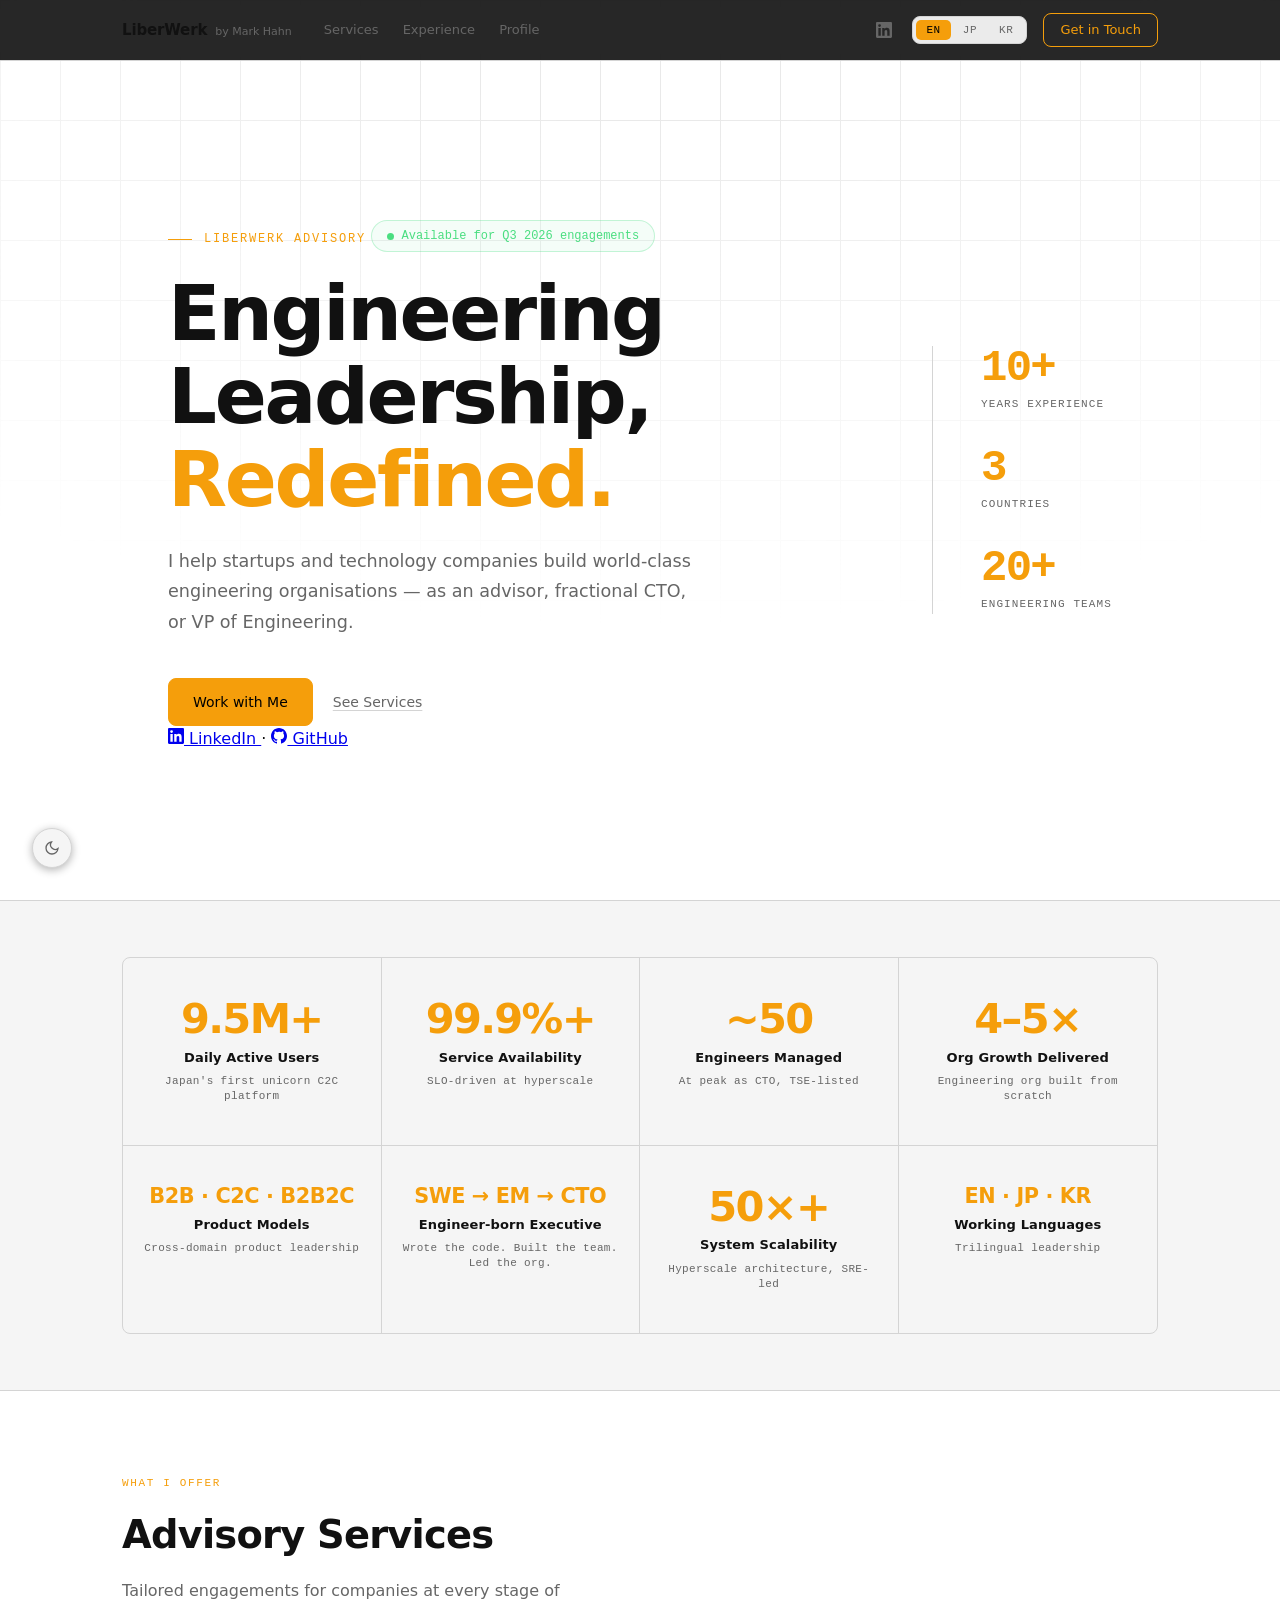
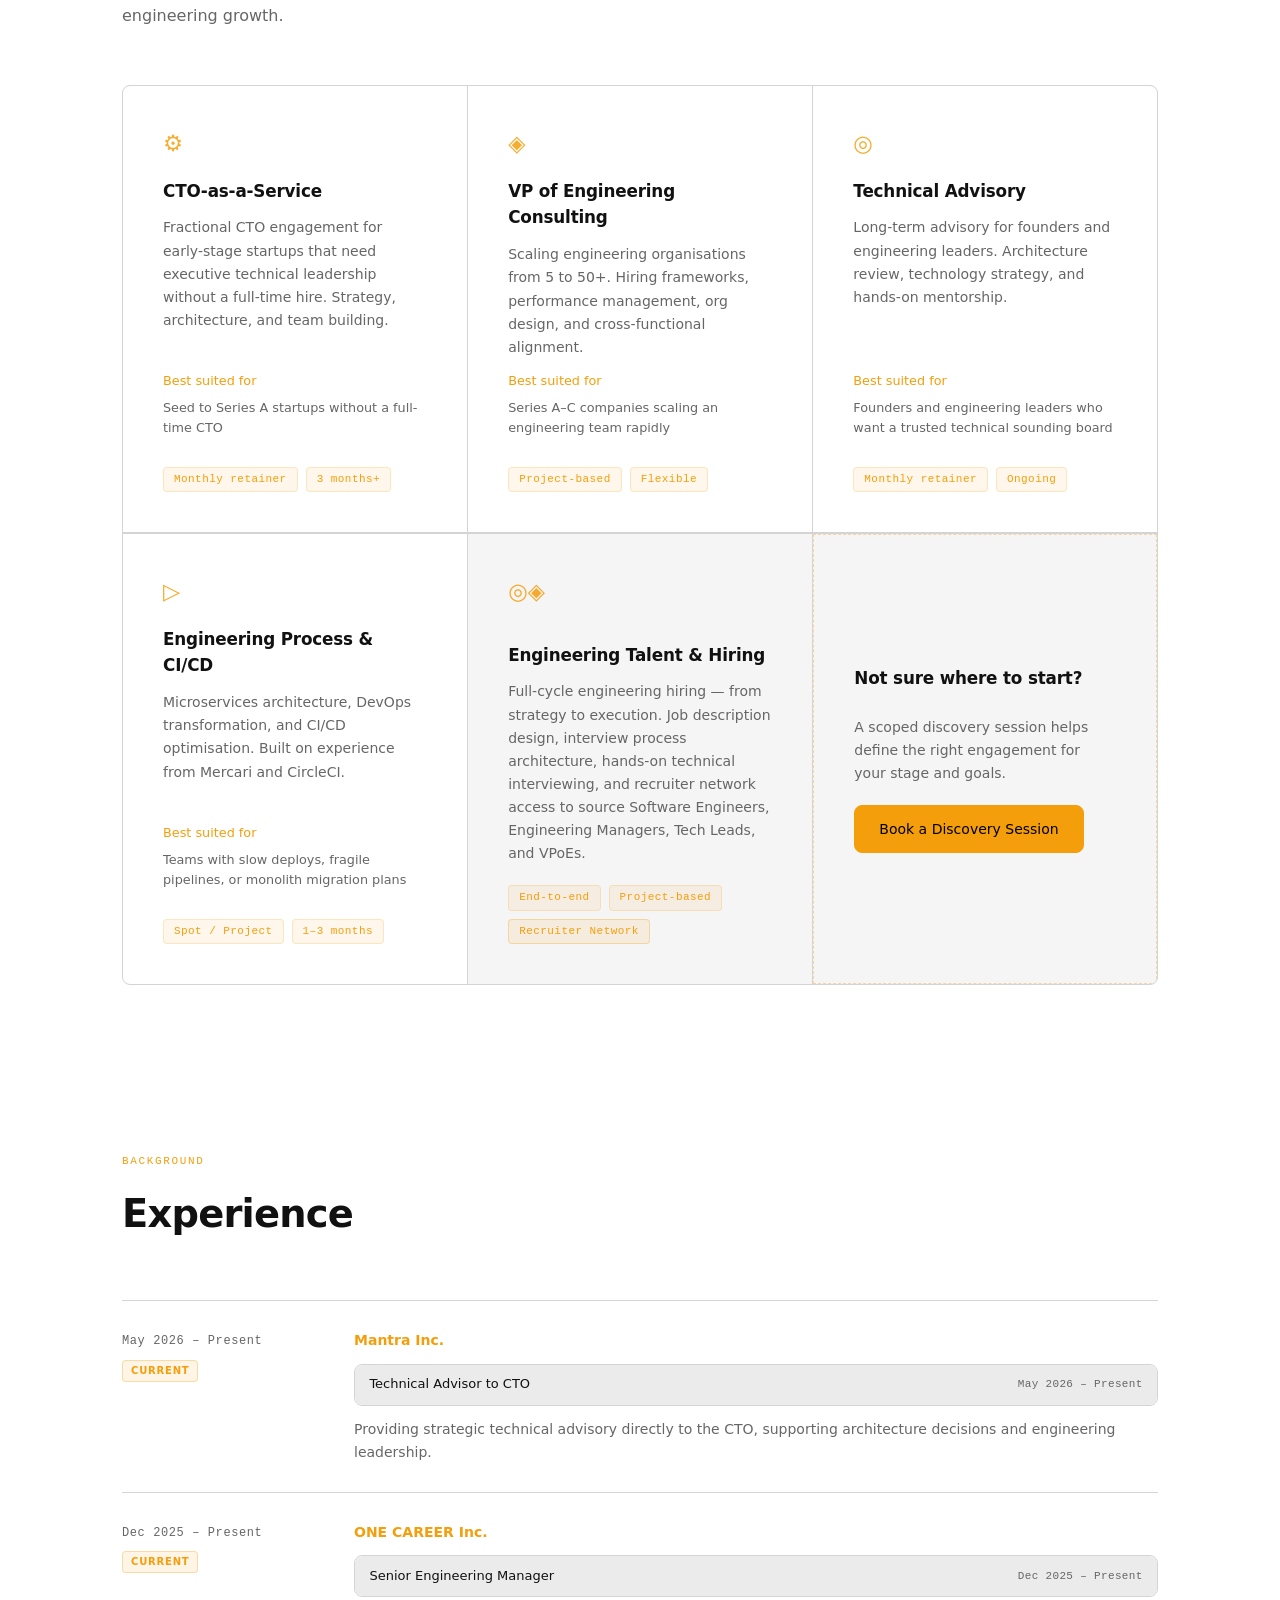
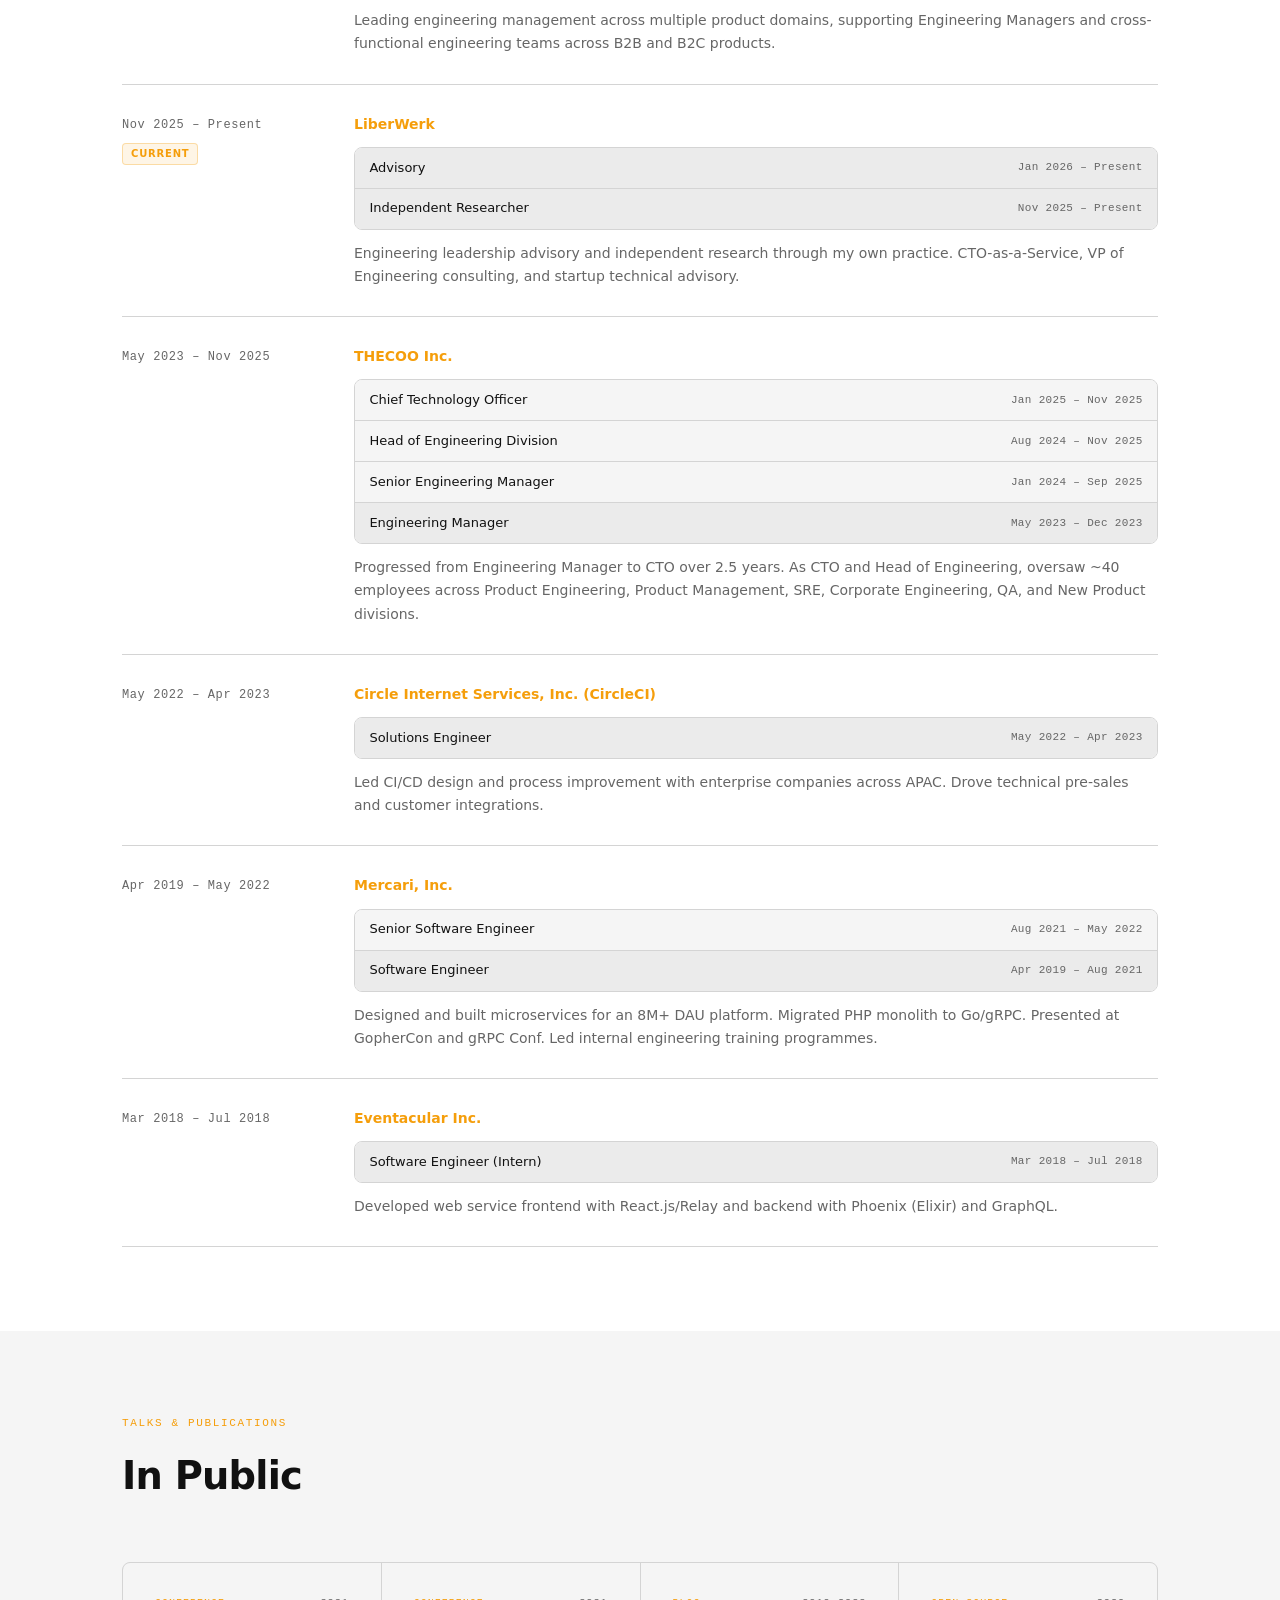
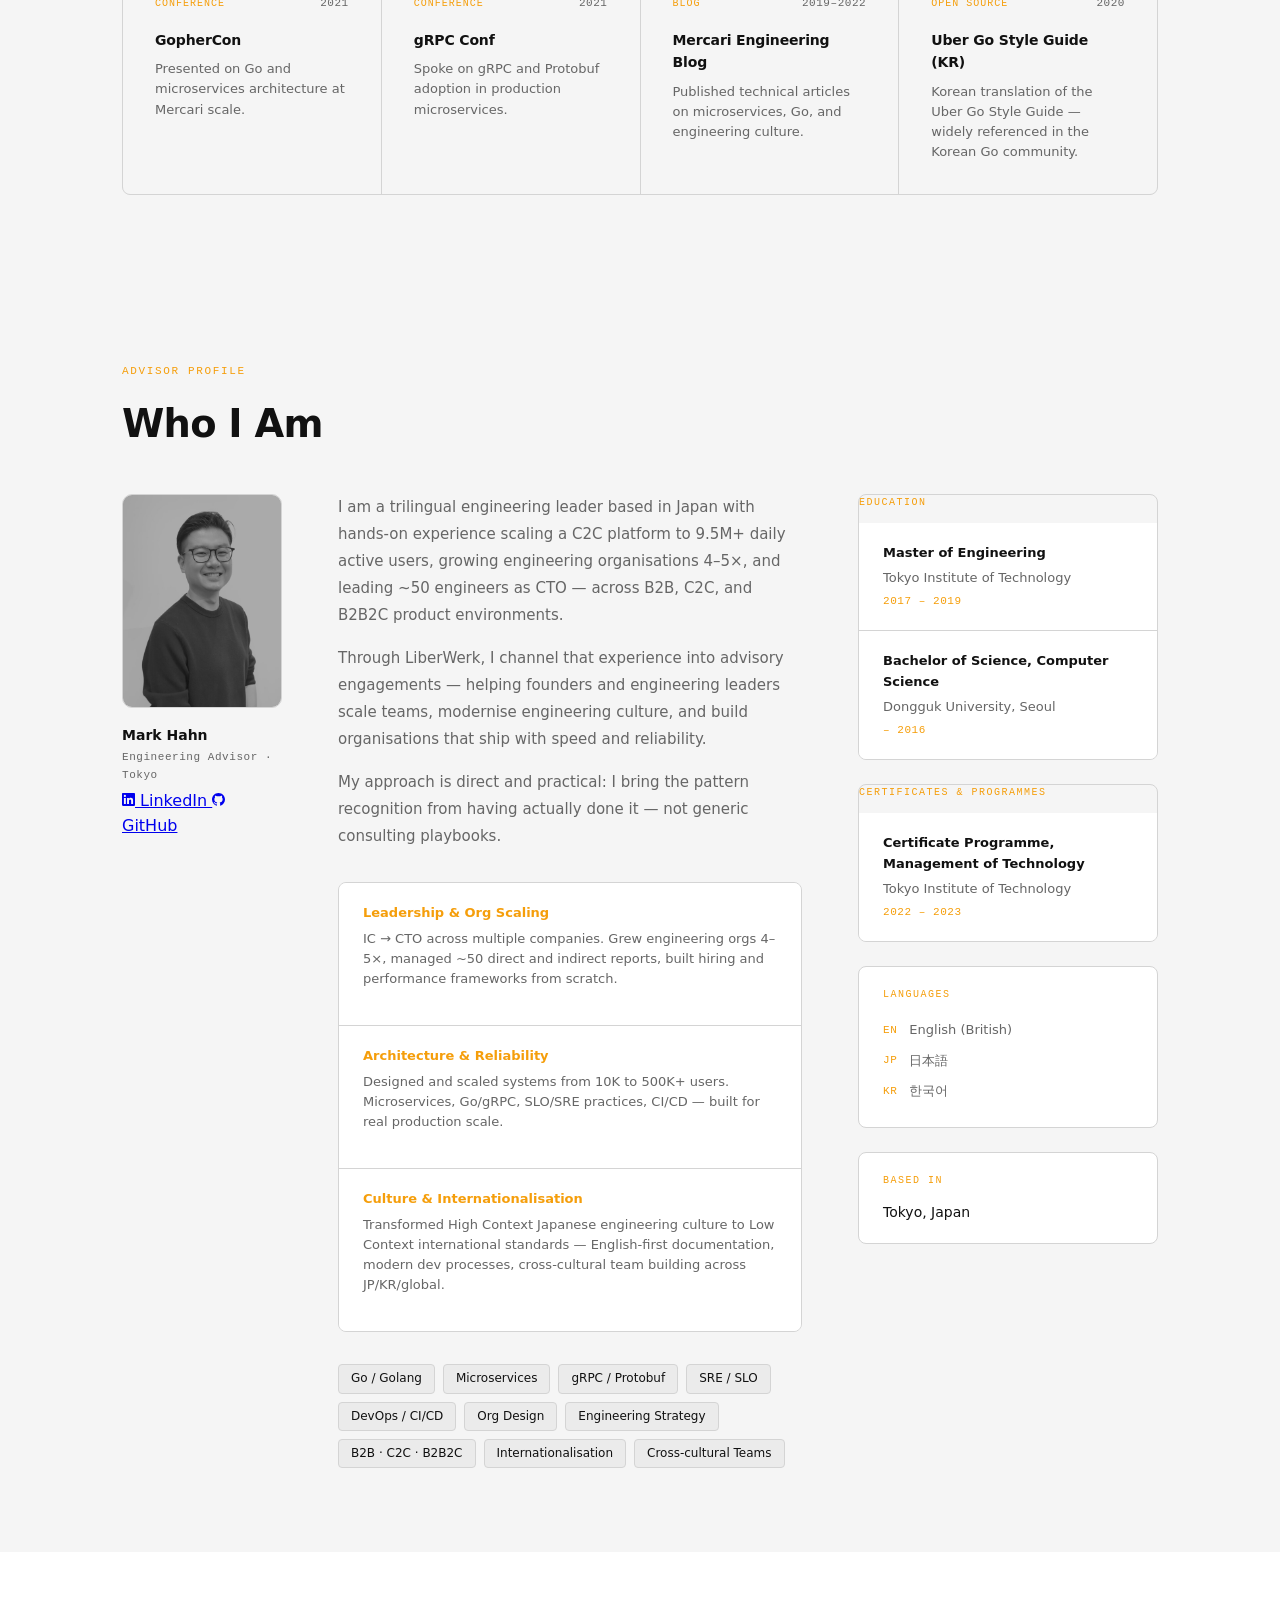
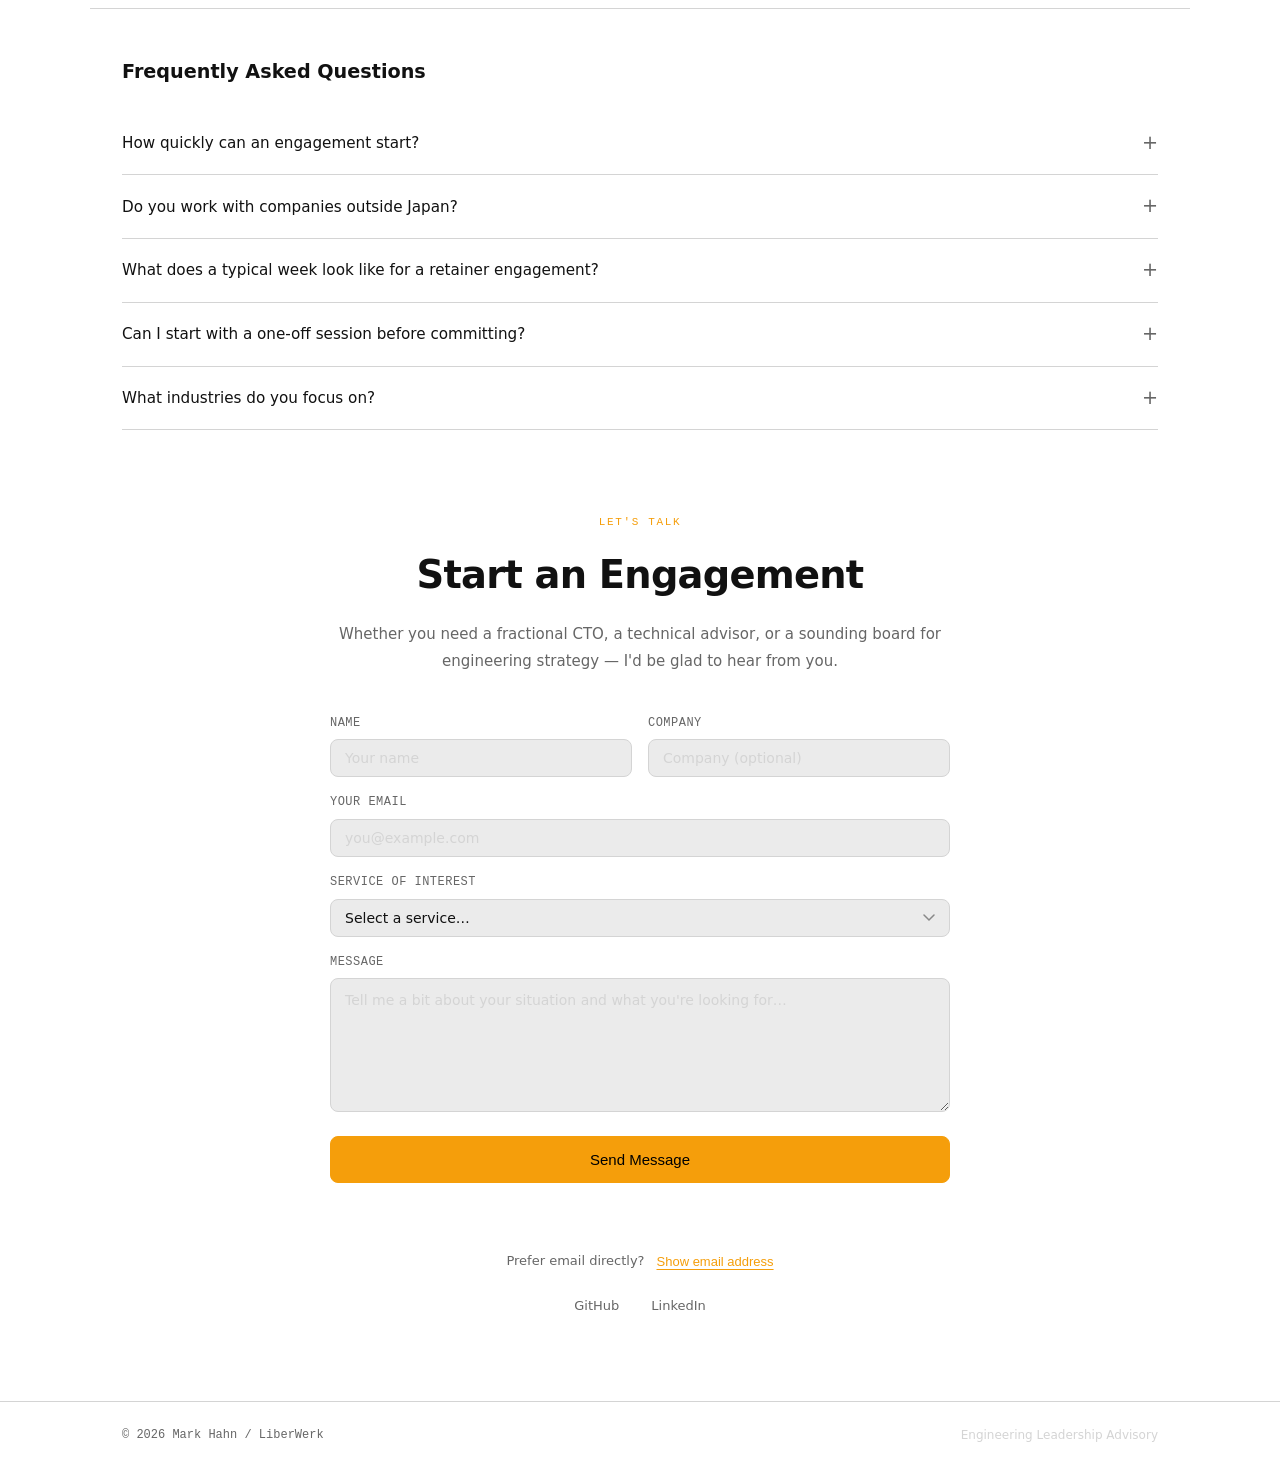
==== commit 81a682b0: "sync: update from tangoenskai/tangoenskai.github.io [skip ci]" ====
--- a/index.html
+++ b/index.html
@@ -110,34 +110,50 @@
   <section class="hero">
     <div class="hero-grid-bg" aria-hidden="true"></div>
     <div class="container hero-container">
-      <div class="hero-content">
-        <div class="hero-label mono" data-i18n="hero.label">LiberWerk Advisory</div>
-        <div class="availability-badge">
-          <span class="availability-dot"></span>
-          <span data-i18n="hero.availability">Available for Q3 2026 engagements</span>
-        </div>
-        <h1 class="hero-title">
-          <span data-i18n="hero.line1">Engineering Leadership,</span><br />
-          <span class="accent" data-i18n="hero.line2">Redefined.</span>
-        </h1>
-        <p class="hero-sub" data-i18n="hero.sub">
-          I help startups and technology companies build world-class engineering organisations —
-          as an advisor, fractional CTO, or VP of Engineering.
-        </p>
-        <div class="hero-actions">
-          <a href="/contact.html" class="btn btn-primary" data-i18n="hero.cta1">Work with Me</a>
-          <a href="#services" class="hero-link" data-i18n="hero.cta2">See Services</a>
-        </div>
-        <div class="hero-social">
-          <a href="https://www.linkedin.com/in/junhahn/" target="_blank" rel="noopener" class="hero-social-link">
-            <svg width="16" height="16" viewBox="0 0 24 24" fill="currentColor"><path d="M20.447 20.452h-3.554v-5.569c0-1.328-.027-3.037-1.852-3.037-1.853 0-2.136 1.445-2.136 2.939v5.667H9.351V9h3.414v1.561h.046c.477-.9 1.637-1.85 3.37-1.85 3.601 0 4.267 2.37 4.267 5.455v6.286zM5.337 7.433a2.062 2.062 0 0 1-2.063-2.065 2.064 2.064 0 1 1 2.063 2.065zm1.782 13.019H3.555V9h3.564v11.452zM22.225 0H1.771C.792 0 0 .774 0 1.729v20.542C0 23.227.792 24 1.771 24h20.451C23.2 24 24 23.227 24 22.271V1.729C24 .774 23.2 0 22.222 0h.003z"/></svg>
-            LinkedIn
-          </a>
-          <span class="hero-social-dot">·</span>
-          <a href="https://github.com/TangoEnSkai" target="_blank" rel="noopener" class="hero-social-link">
-            <svg width="16" height="16" viewBox="0 0 24 24" fill="currentColor"><path d="M12 0C5.374 0 0 5.373 0 12c0 5.302 3.438 9.8 8.207 11.387.599.111.793-.261.793-.577v-2.234c-3.338.726-4.033-1.416-4.033-1.416-.546-1.387-1.333-1.756-1.333-1.756-1.089-.745.083-.729.083-.729 1.205.084 1.839 1.237 1.839 1.237 1.07 1.834 2.807 1.304 3.492.997.107-.775.418-1.305.762-1.604-2.665-.305-5.467-1.334-5.467-5.931 0-1.311.469-2.381 1.236-3.221-.124-.303-.535-1.524.117-3.176 0 0 1.008-.322 3.301 1.23A11.509 11.509 0 0 1 12 5.803c1.02.005 2.047.138 3.006.404 2.291-1.552 3.297-1.23 3.297-1.23.653 1.653.242 2.874.118 3.176.77.84 1.235 1.911 1.235 3.221 0 4.609-2.807 5.624-5.479 5.921.43.372.823 1.102.823 2.222v3.293c0 .319.192.694.801.576C20.566 21.797 24 17.3 24 12c0-6.627-5.373-12-12-12z"/></svg>
-            GitHub
-          </a>
+      <div class="hero-inner">
+        <div class="hero-content">
+          <div class="hero-label mono" data-i18n="hero.label">LiberWerk Advisory</div>
+          <div class="availability-badge">
+            <span class="availability-dot"></span>
+            <span data-i18n="hero.availability">Available for Q3 2026 engagements</span>
+          </div>
+          <h1 class="hero-title">
+            <span data-i18n="hero.line1">Engineering Leadership,</span><br />
+            <span class="accent" data-i18n="hero.line2">Redefined.</span>
+          </h1>
+          <p class="hero-sub" data-i18n="hero.sub">
+            I help startups and technology companies build world-class engineering organisations —
+            as an advisor, fractional CTO, or VP of Engineering.
+          </p>
+          <div class="hero-actions">
+            <a href="/contact.html" class="btn btn-primary" data-i18n="hero.cta1">Work with Me</a>
+            <a href="#services" class="hero-link" data-i18n="hero.cta2">See Services</a>
+          </div>
+          <div class="hero-social">
+            <a href="https://www.linkedin.com/in/junhahn/" target="_blank" rel="noopener" class="hero-social-link">
+              <svg width="16" height="16" viewBox="0 0 24 24" fill="currentColor"><path d="M20.447 20.452h-3.554v-5.569c0-1.328-.027-3.037-1.852-3.037-1.853 0-2.136 1.445-2.136 2.939v5.667H9.351V9h3.414v1.561h.046c.477-.9 1.637-1.85 3.37-1.85 3.601 0 4.267 2.37 4.267 5.455v6.286zM5.337 7.433a2.062 2.062 0 0 1-2.063-2.065 2.064 2.064 0 1 1 2.063 2.065zm1.782 13.019H3.555V9h3.564v11.452zM22.225 0H1.771C.792 0 0 .774 0 1.729v20.542C0 23.227.792 24 1.771 24h20.451C23.2 24 24 23.227 24 22.271V1.729C24 .774 23.2 0 22.222 0h.003z"/></svg>
+              LinkedIn
+            </a>
+            <span class="hero-social-dot">·</span>
+            <a href="https://github.com/TangoEnSkai" target="_blank" rel="noopener" class="hero-social-link">
+              <svg width="16" height="16" viewBox="0 0 24 24" fill="currentColor"><path d="M12 0C5.374 0 0 5.373 0 12c0 5.302 3.438 9.8 8.207 11.387.599.111.793-.261.793-.577v-2.234c-3.338.726-4.033-1.416-4.033-1.416-.546-1.387-1.333-1.756-1.333-1.756-1.089-.745.083-.729.083-.729 1.205.084 1.839 1.237 1.839 1.237 1.07 1.834 2.807 1.304 3.492.997.107-.775.418-1.305.762-1.604-2.665-.305-5.467-1.334-5.467-5.931 0-1.311.469-2.381 1.236-3.221-.124-.303-.535-1.524.117-3.176 0 0 1.008-.322 3.301 1.23A11.509 11.509 0 0 1 12 5.803c1.02.005 2.047.138 3.006.404 2.291-1.552 3.297-1.23 3.297-1.23.653 1.653.242 2.874.118 3.176.77.84 1.235 1.911 1.235 3.221 0 4.609-2.807 5.624-5.479 5.921.43.372.823 1.102.823 2.222v3.293c0 .319.192.694.801.576C20.566 21.797 24 17.3 24 12c0-6.627-5.373-12-12-12z"/></svg>
+              GitHub
+            </a>
+          </div>
+        </div>
+        <div class="hero-stats">
+          <div class="hero-stat">
+            <span class="hero-stat-number mono" data-i18n="hero.stat1.number">10+</span>
+            <span class="hero-stat-label" data-i18n="hero.stat1.label">years experience</span>
+          </div>
+          <div class="hero-stat">
+            <span class="hero-stat-number mono" data-i18n="hero.stat2.number">3</span>
+            <span class="hero-stat-label" data-i18n="hero.stat2.label">countries</span>
+          </div>
+          <div class="hero-stat">
+            <span class="hero-stat-number mono" data-i18n="hero.stat3.number">20+</span>
+            <span class="hero-stat-label" data-i18n="hero.stat3.label">engineering teams</span>
+          </div>
         </div>
       </div>
     </div>
@@ -302,6 +318,14 @@
                 <span class="service-tag accent-tag" data-i18n="svc.hiring.network">Recruiter Network</span>
               </div>
             </div>
+          </div>
+        </div>
+
+        <div class="service-card service-card--cta fade-in">
+          <div class="service-card-body">
+            <h3 class="service-name" data-i18n="service.cta.title">Not sure where to start?</h3>
+            <p class="service-desc" data-i18n="service.cta.desc">A scoped discovery session helps define the right engagement for your stage and goals.</p>
+            <a href="#contact" class="btn btn-primary" data-i18n="service.cta.btn">Book a Discovery Session</a>
           </div>
         </div>
 
--- a/main.css
+++ b/main.css
@@ -173,9 +173,48 @@
   padding-top: 60px;
 }
 
+.hero-inner {
+  display: grid;
+  grid-template-columns: 1fr auto;
+  gap: 4rem;
+  align-items: center;
+  padding: 80px 0;
+}
+
 .hero-content {
   max-width: 700px;
-  padding: 80px 0;
+}
+
+.hero-stats {
+  display: flex;
+  flex-direction: column;
+  gap: 2rem;
+  min-width: 180px;
+  border-left: 1px solid var(--border);
+  padding-left: 3rem;
+}
+
+.hero-stat {
+  display: flex;
+  flex-direction: column;
+  gap: 0.4rem;
+}
+
+.hero-stat-number {
+  font-size: 2.75rem;
+  font-weight: 700;
+  letter-spacing: -0.04em;
+  line-height: 1;
+  color: var(--accent);
+}
+
+.hero-stat-label {
+  font-size: 11px;
+  font-weight: 500;
+  font-family: var(--mono);
+  color: var(--muted);
+  text-transform: uppercase;
+  letter-spacing: 0.1em;
 }
 
 .hero-label {
@@ -350,6 +389,36 @@
 .service-icon { font-size: 1.4rem; margin-bottom: 1rem; color: var(--accent); opacity: 0.85; }
 .service-card h3 { font-size: 1.05rem; font-weight: 600; margin-bottom: 0.75rem; letter-spacing: -0.01em; }
 .service-card p { font-size: 14px; color: var(--muted); line-height: 1.65; flex: 1; }
+
+/* CTA service card — 6th card, visually distinct */
+.service-card--cta {
+  background: var(--bg2);
+  border: 1.5px dashed rgba(245, 158, 11, 0.35);
+  display: flex;
+  align-items: center;
+  justify-content: center;
+}
+.service-card--cta:hover { background: var(--bg3); }
+.service-card-body {
+  display: flex;
+  flex-direction: column;
+  gap: 0.75rem;
+}
+.service-card--cta .service-name {
+  font-size: 1.05rem;
+  font-weight: 600;
+  letter-spacing: -0.01em;
+  color: var(--text);
+}
+.service-card--cta .service-desc {
+  font-size: 14px;
+  color: var(--muted);
+  line-height: 1.65;
+}
+.service-card--cta .btn {
+  margin-top: 0.5rem;
+  align-self: flex-start;
+}
 
 /* 5th service card — balanced in 3-col grid */
 .service-card--full {
@@ -853,6 +922,9 @@
   .nav-links { display: none; }
   .nav-cta { display: none; }
   .footer-inner { flex-direction: column; gap: 0.5rem; text-align: center; }
+  .hero-inner { grid-template-columns: 1fr; gap: 2.5rem; padding: 60px 0; }
+  .hero-stats { flex-direction: row; flex-wrap: wrap; border-left: none; padding-left: 0; border-top: 1px solid var(--border); padding-top: 2rem; gap: 1.5rem; }
+  .hero-stat-number { font-size: 2rem; }
 }
 
 @media (max-width: 480px) {
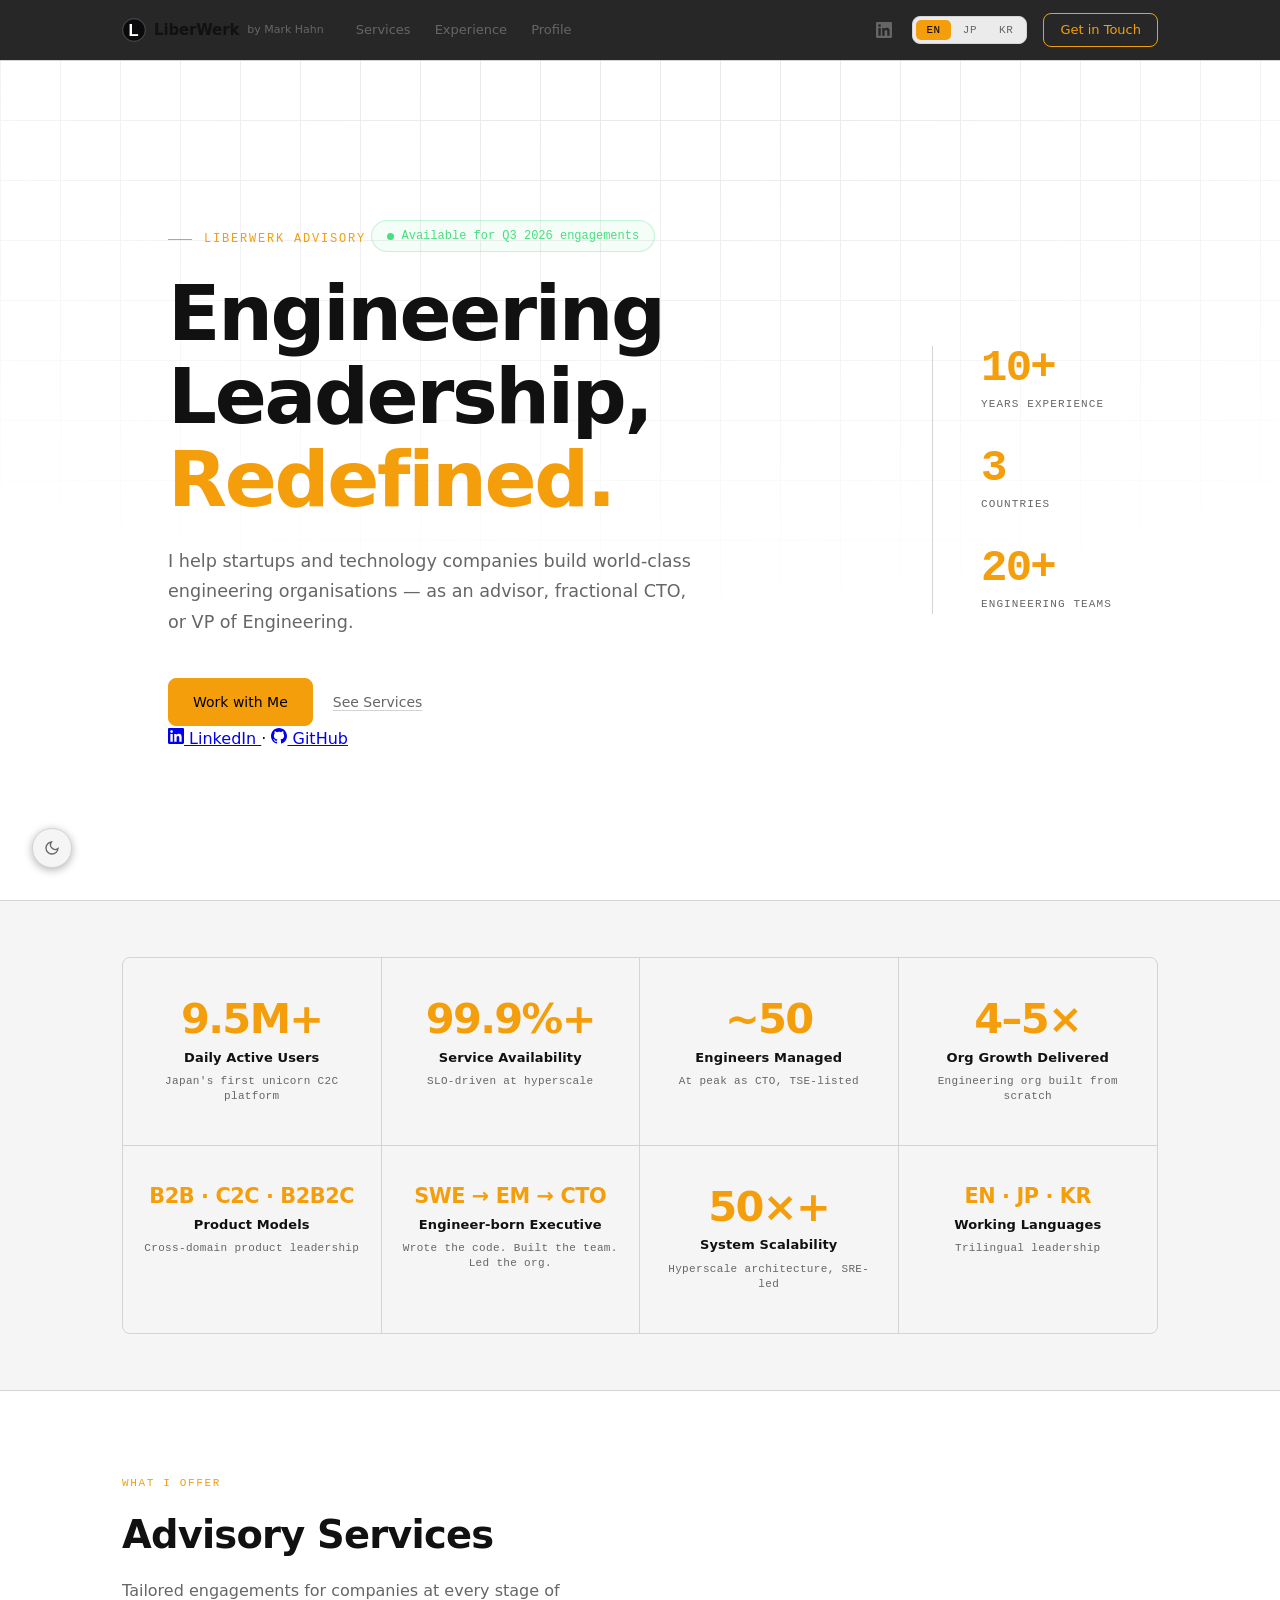
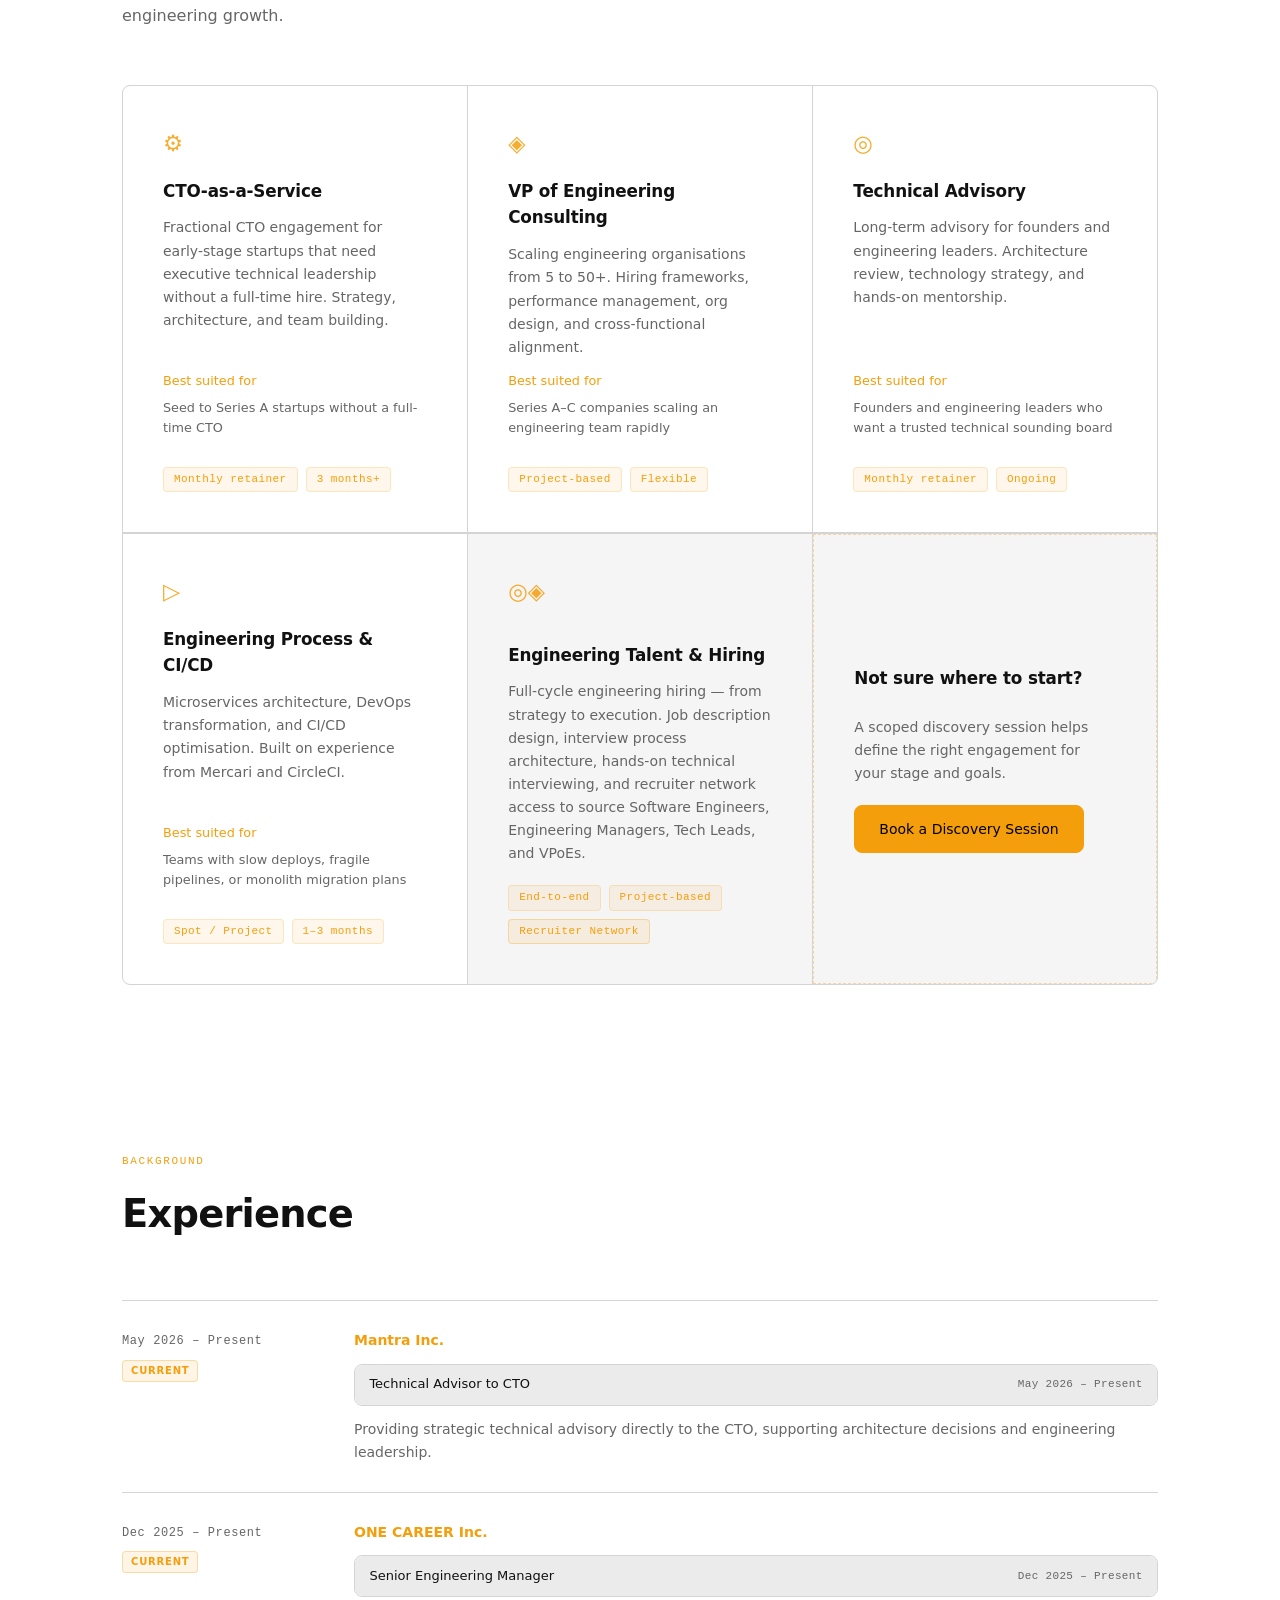
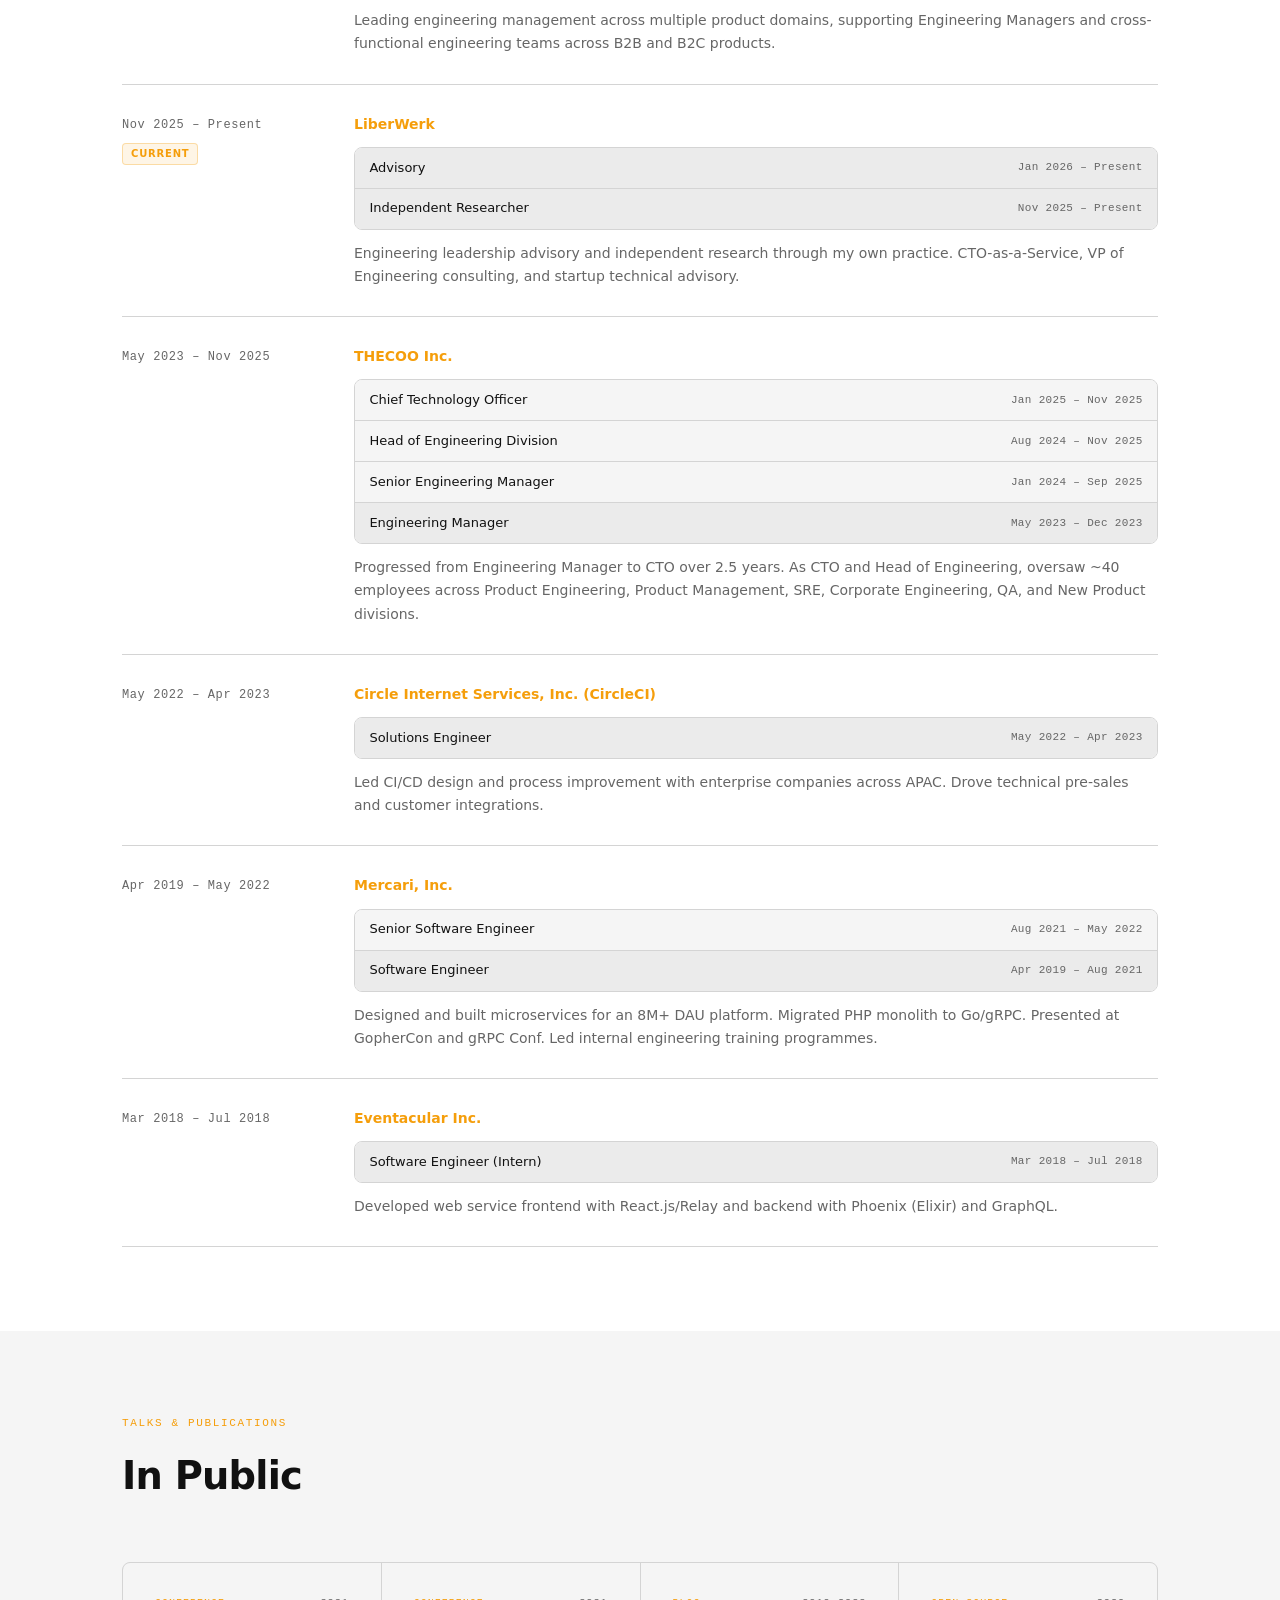
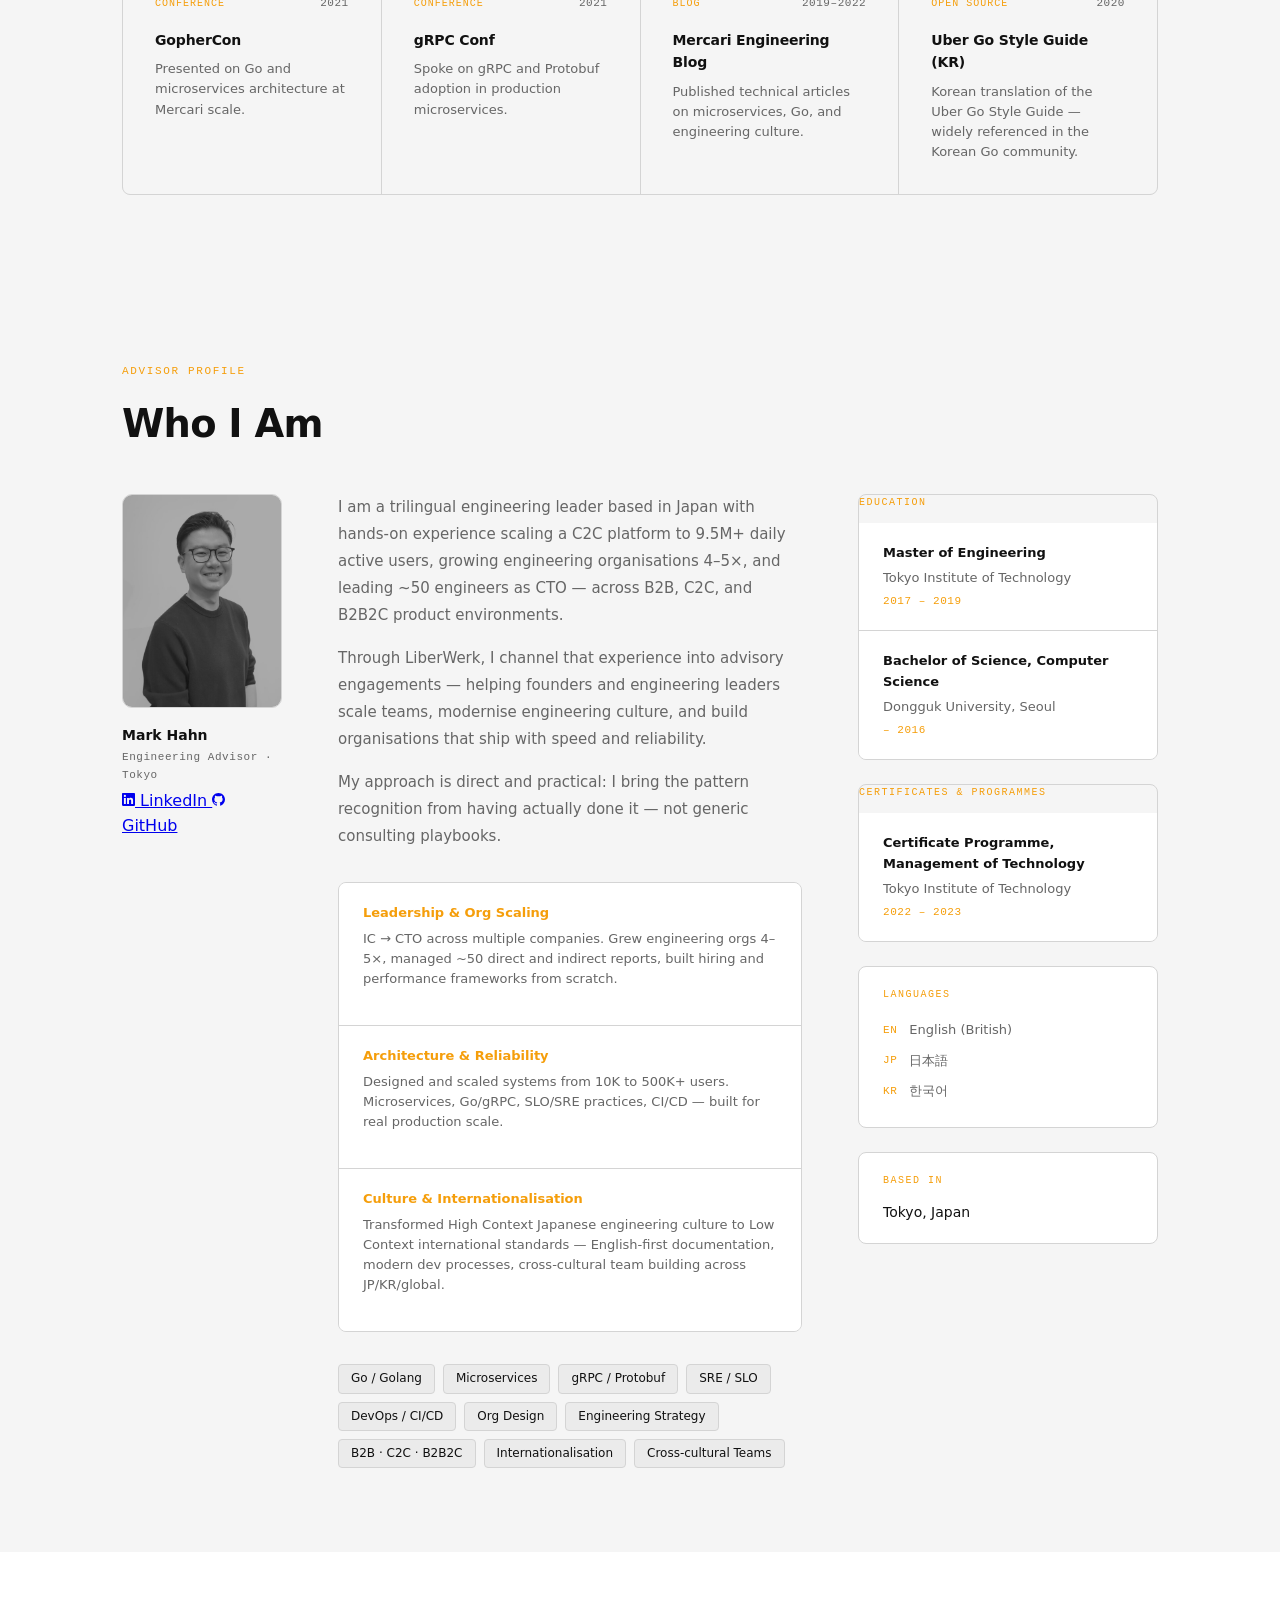
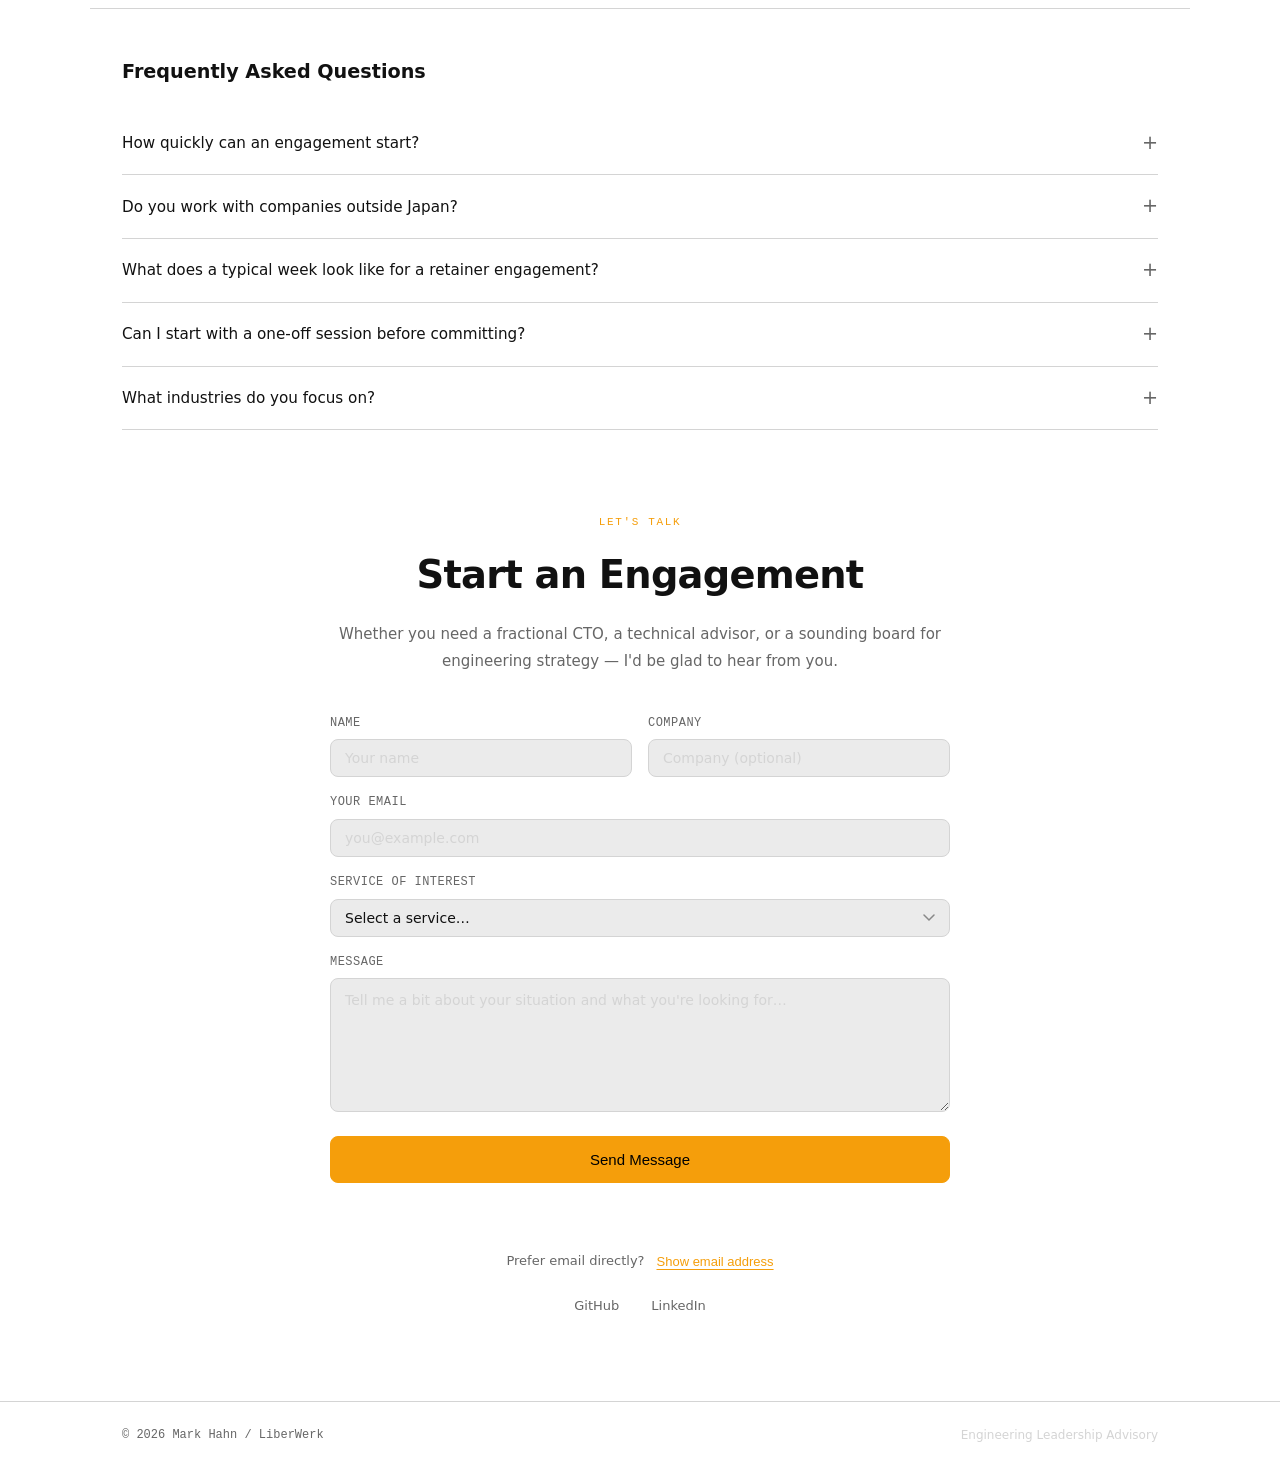
==== commit 3fbda5fd: "sync: update from tangoenskai/tangoenskai.github.io [skip ci]" ====
--- a/index.html
+++ b/index.html
@@ -86,7 +86,7 @@
   <!-- NAV -->
   <nav class="nav">
     <div class="nav-inner">
-      <a href="#" class="nav-logo">LiberWerk<span class="nav-logo-sub">by Mark Hahn</span></a>
+      <a href="#" class="nav-logo"><img src="/assets/liberwerk-logo.svg" alt="" width="24" height="24" class="nav-logo-mark">LiberWerk<span class="nav-logo-sub">by Mark Hahn</span></a>
       <div class="nav-links">
         <a href="#services" data-i18n="nav.services">Services</a>
         <a href="#experience" data-i18n="nav.experience">Experience</a>
--- a/main.css
+++ b/main.css
@@ -73,9 +73,18 @@
   text-decoration: none;
   letter-spacing: -0.01em;
   display: flex;
-  align-items: baseline;
+  align-items: center;
   gap: 0.5rem;
   flex-shrink: 0;
+}
+
+.nav-logo-mark {
+  width: 24px;
+  height: 24px;
+  flex-shrink: 0;
+  border-radius: 50%;
+  outline: 1px solid rgba(255, 255, 255, 0.14);
+  outline-offset: -1px;
 }
 
 .nav-logo-sub {
@@ -922,6 +931,13 @@
   .nav-links { display: none; }
   .nav-cta { display: none; }
   .footer-inner { flex-direction: column; gap: 0.5rem; text-align: center; }
+
+  /* About section — single-column stack on mobile */
+  .about-grid { grid-template-columns: 1fr; gap: 2rem; }
+  .about-photo { order: 1; }
+  .about-sidebar { display: block; order: 2; }
+  .about-text { order: 3; }
+
   .hero-inner { grid-template-columns: 1fr; gap: 2.5rem; padding: 60px 0; }
   .hero-stats { flex-direction: row; flex-wrap: wrap; border-left: none; padding-left: 0; border-top: 1px solid var(--border); padding-top: 2rem; gap: 1.5rem; }
   .hero-stat-number { font-size: 2rem; }
